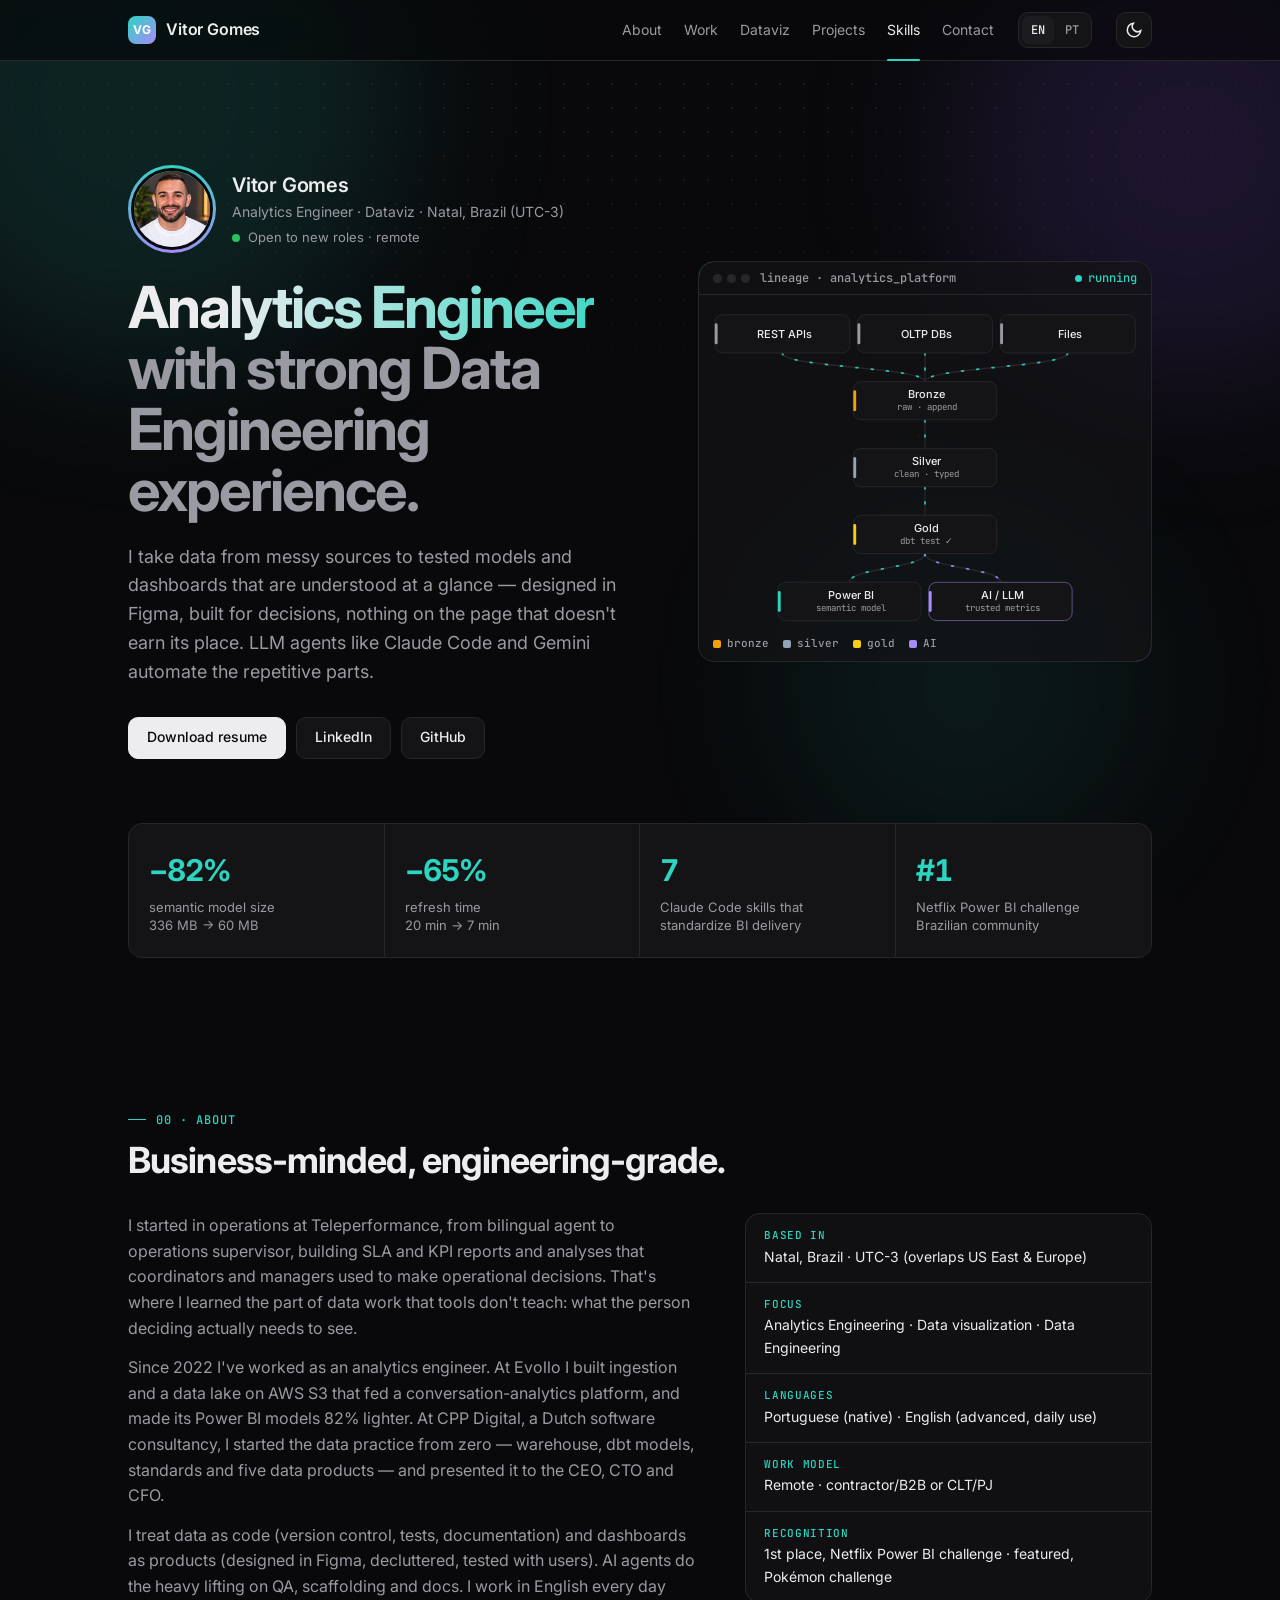
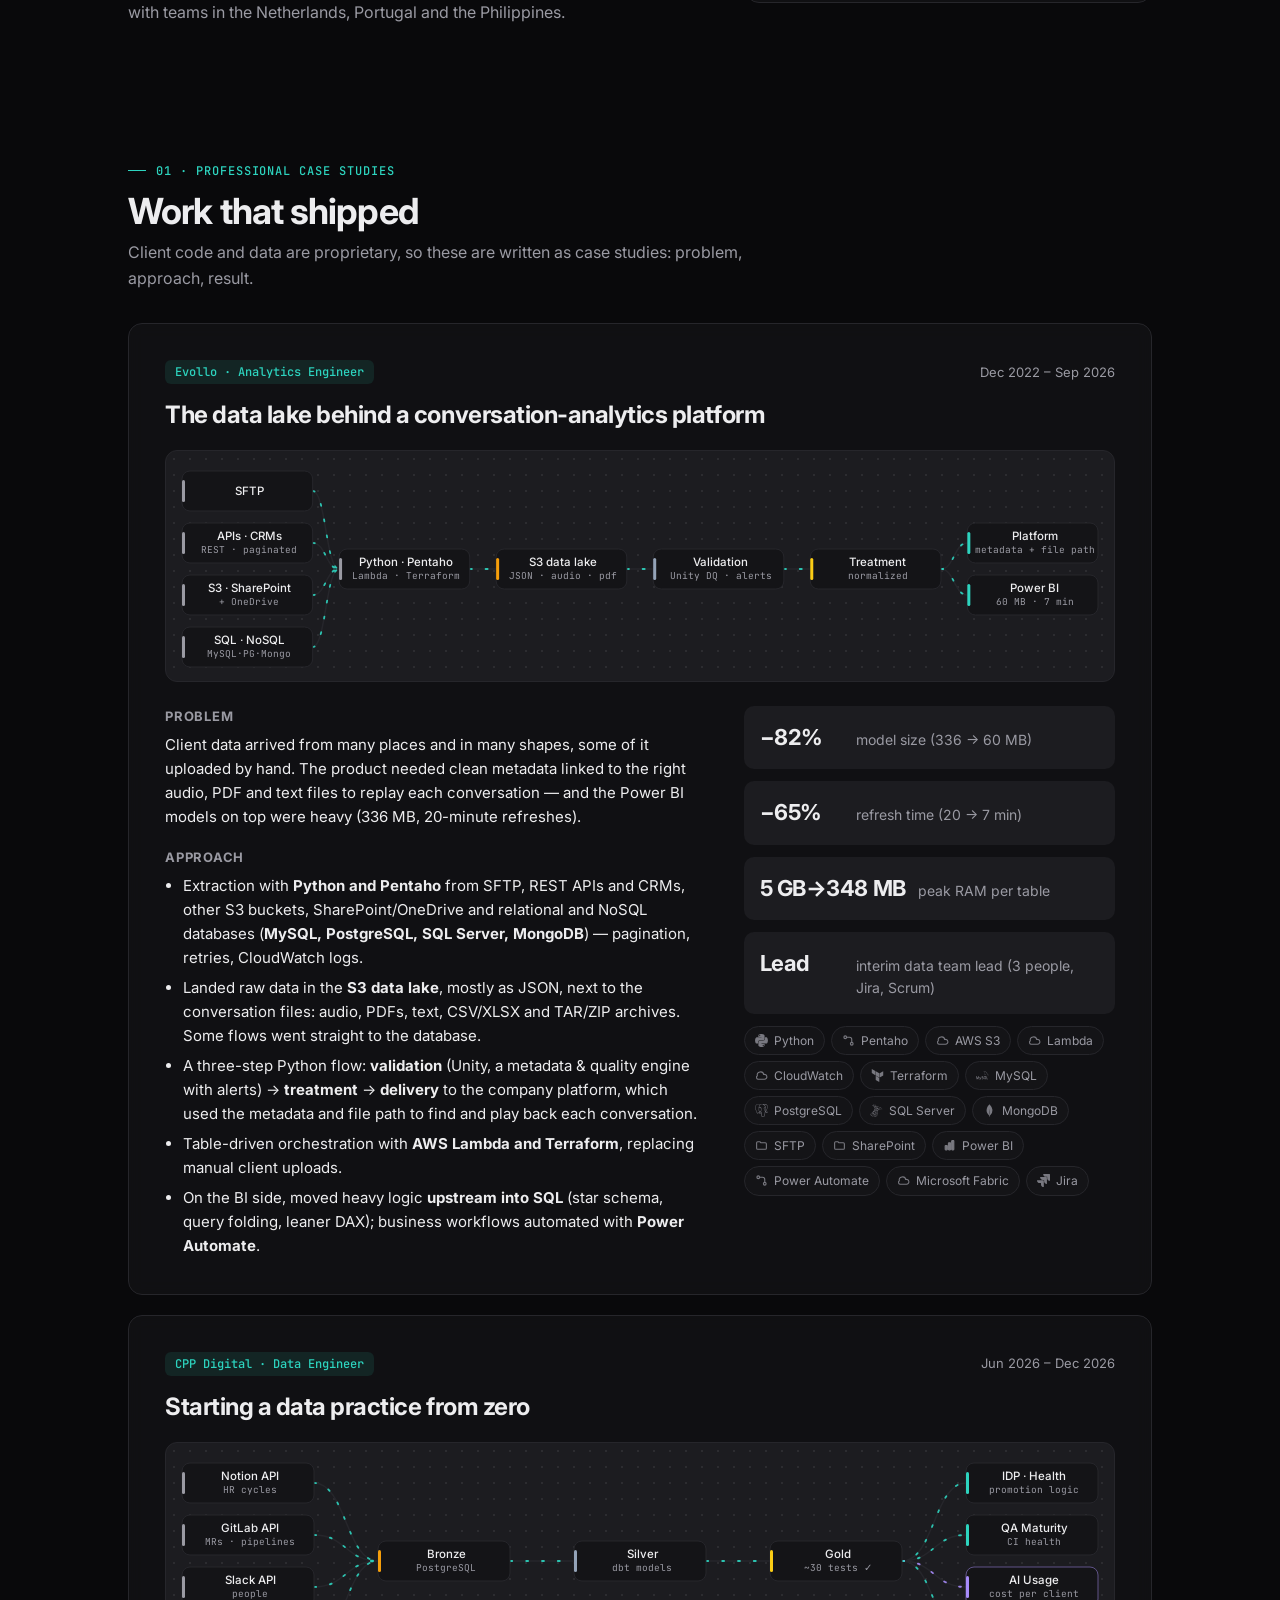
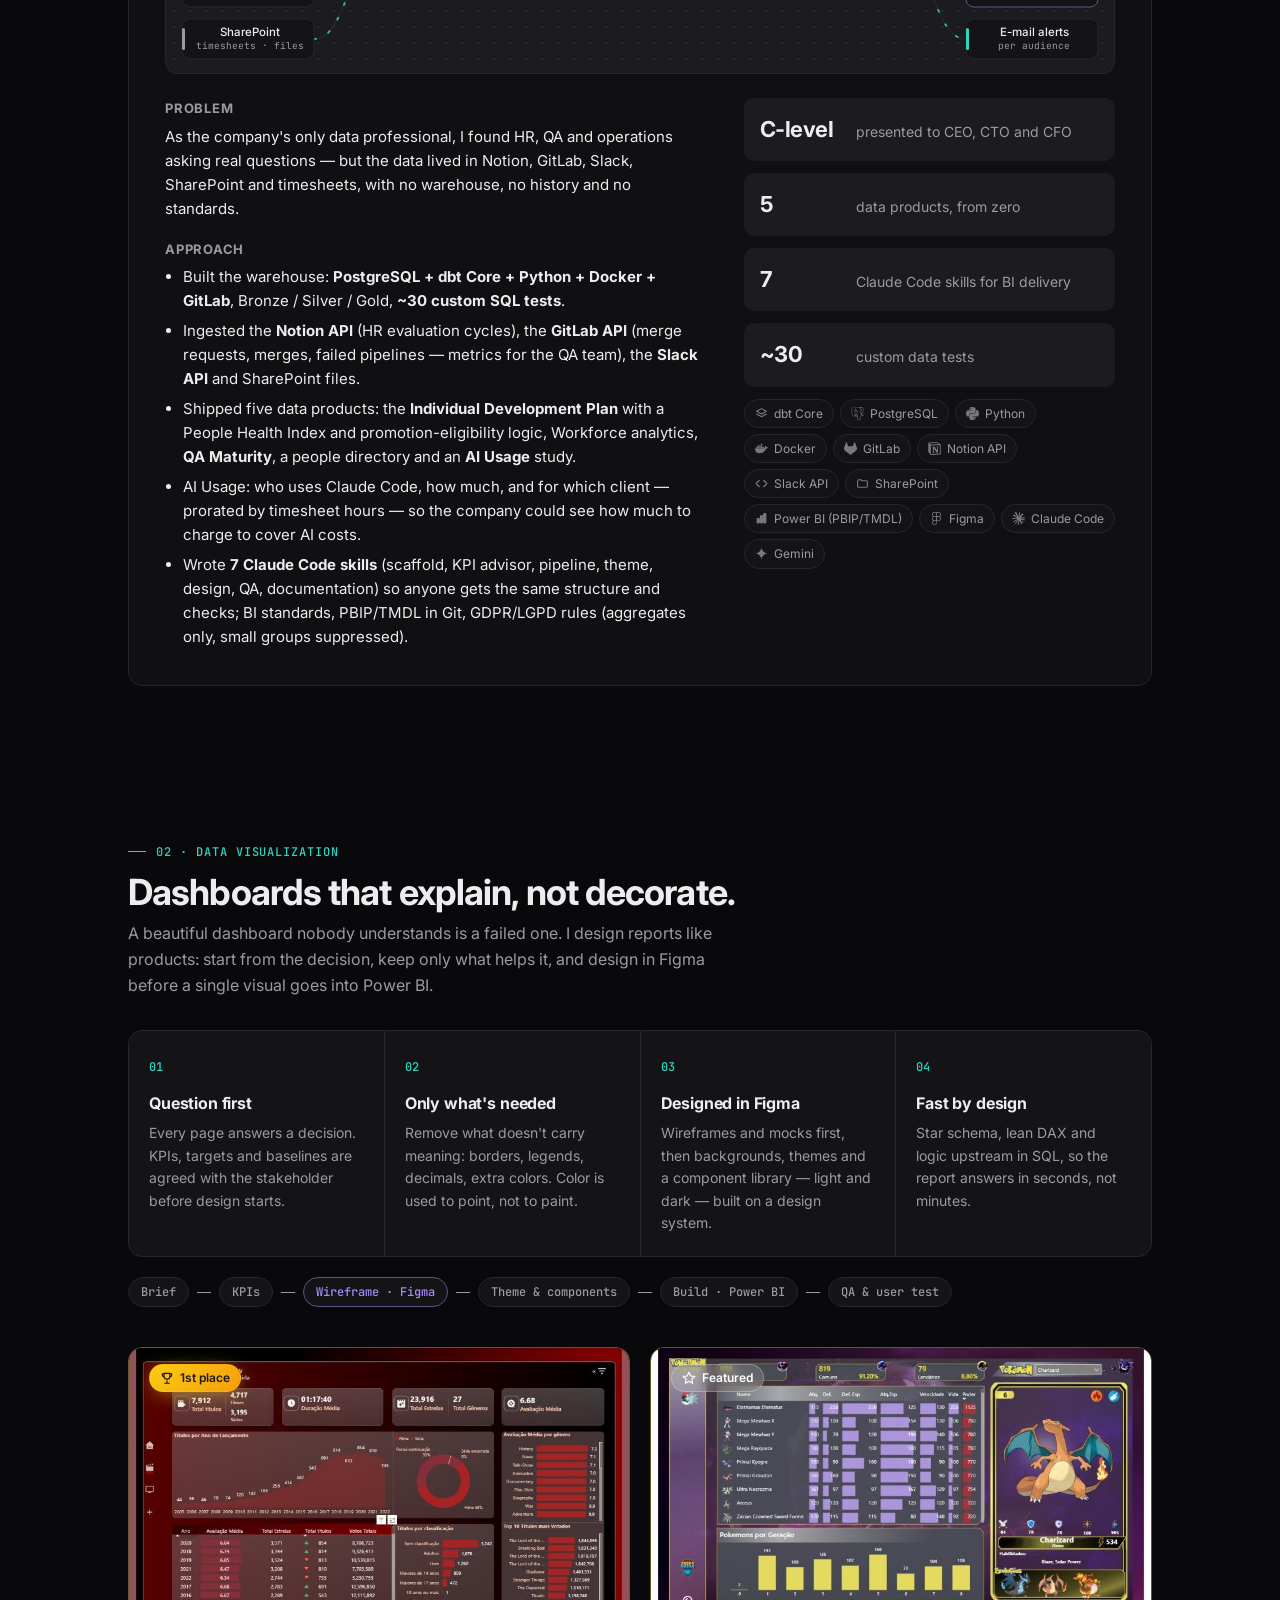
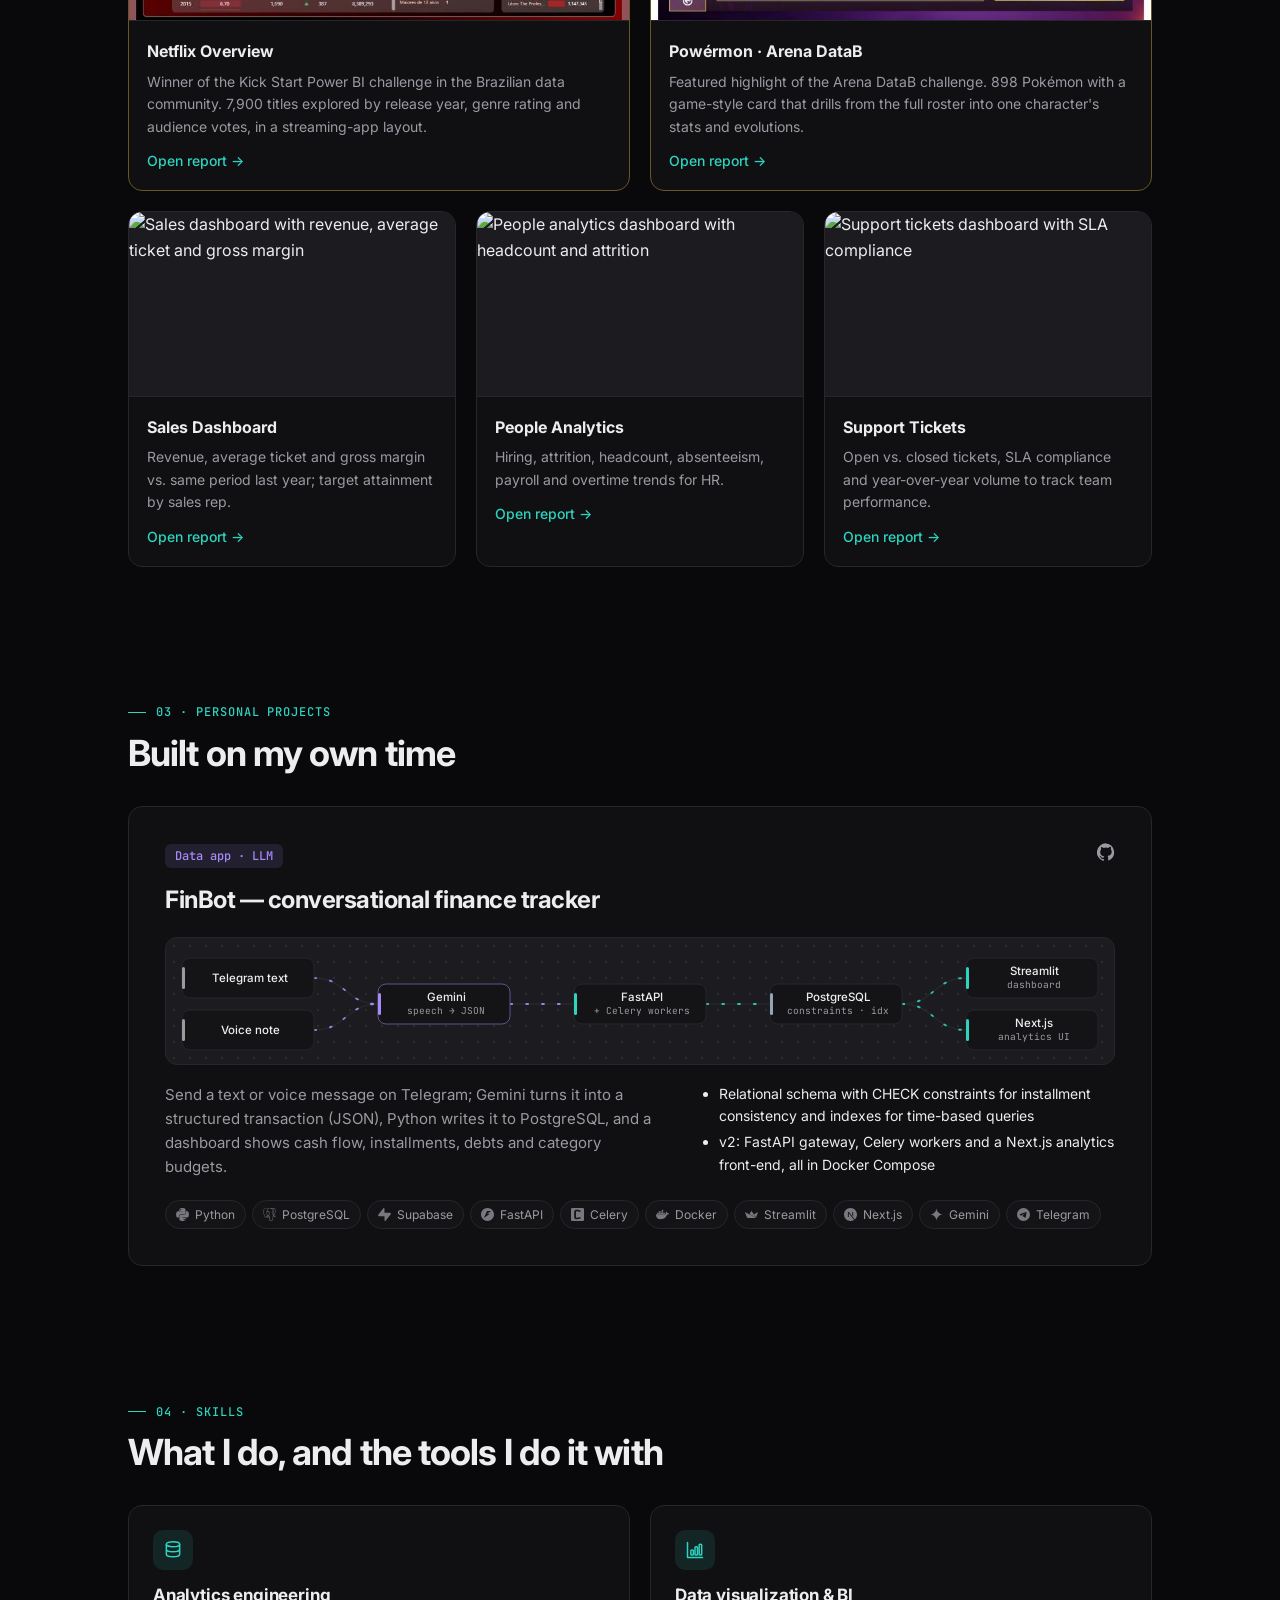
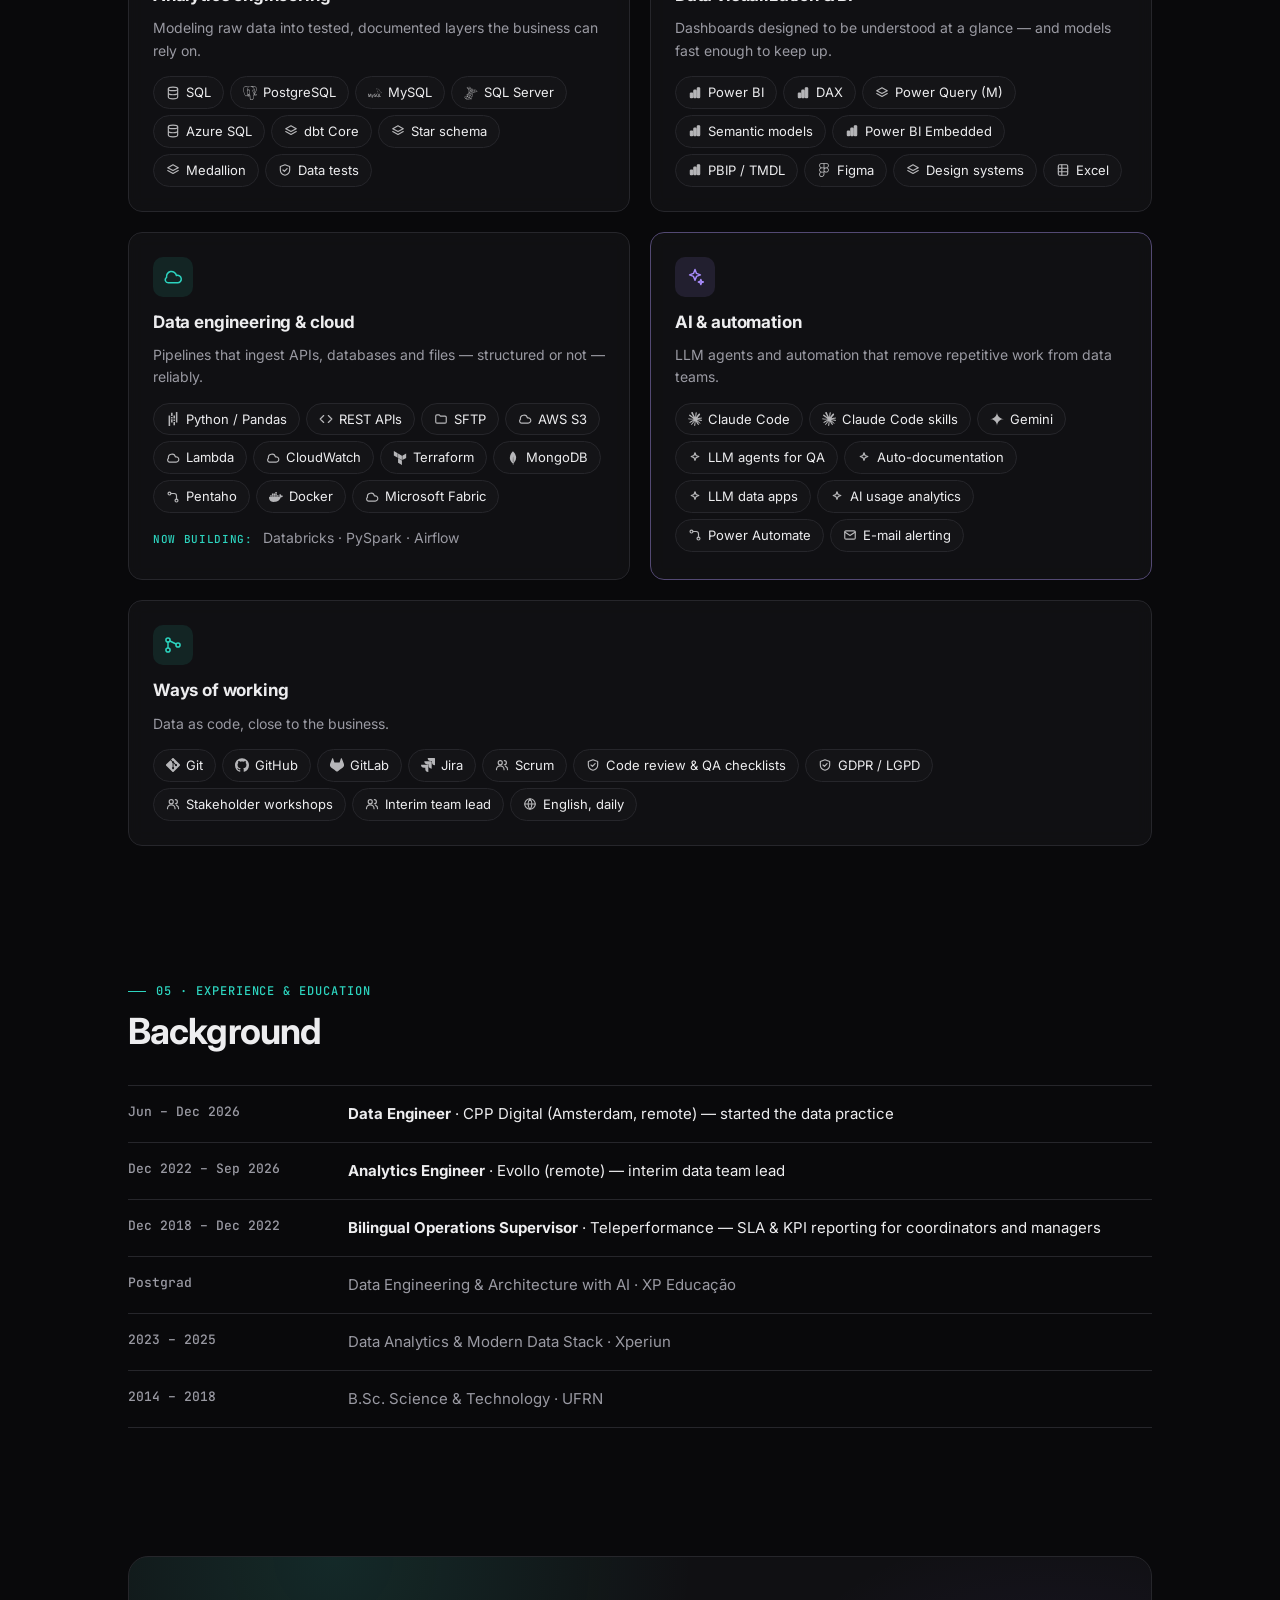
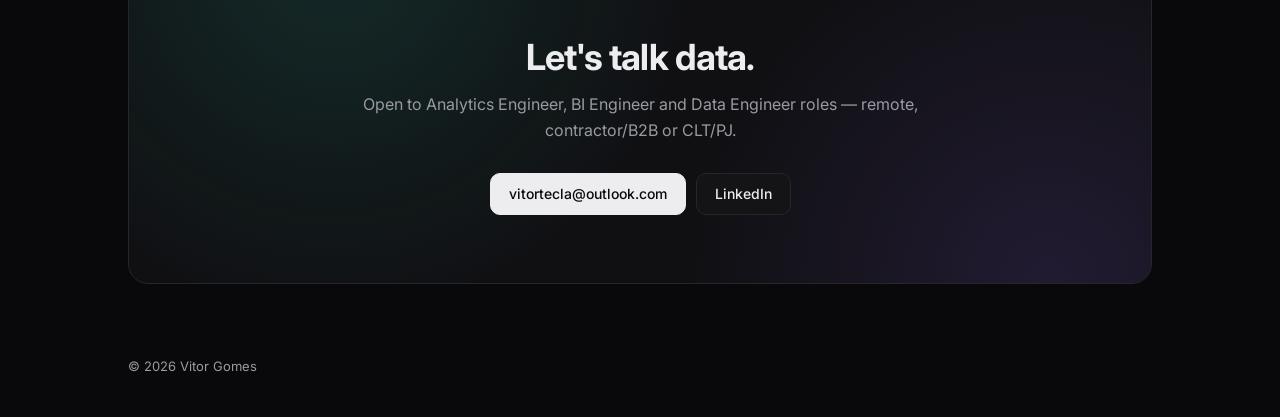
==== index.html @ 8e839772 "Portfolio site: EN + PT-BR Co-Authored-By: Claude Opus 5.5 <noreply@anthropic.com>" ====
<!doctype html>
<html lang="en" data-theme="dark">
<head>
  <meta charset="utf-8">
  <meta name="viewport" content="width=device-width, initial-scale=1">
  <title>Vitor Gomes · Analytics Engineer</title>
  <meta name="description" content="Vitor Gomes — Analytics Engineer with strong Data Engineering experience and a data-visualization specialist. SQL, dbt, Python, Power BI, Figma and AI-assisted data workflows.">
  <meta property="og:title" content="Vitor Gomes · Analytics Engineer">
  <meta property="og:description" content="Analytics Engineer with strong Data Engineering experience. Case studies, data visualization and AI-assisted workflows.">
  <meta property="og:type" content="website">
  <meta property="og:image" content="assets/vitor-gomes.jpg">
  <meta name="theme-color" content="#09090b">
  <link rel="alternate" hreflang="en" href="./">
  <link rel="alternate" hreflang="pt-BR" href="pt/">
  <link rel="icon" href="data:image/svg+xml,<svg xmlns='http://www.w3.org/2000/svg' viewBox='0 0 32 32'><rect width='32' height='32' rx='8' fill='%230f766e'/><text x='16' y='22' font-family='Arial' font-weight='700' font-size='15' fill='white' text-anchor='middle'>VG</text></svg>">
  <link rel="preconnect" href="https://fonts.googleapis.com">
  <link rel="preconnect" href="https://fonts.gstatic.com" crossorigin>
  <link href="https://fonts.googleapis.com/css2?family=Inter:wght@400;500;600;700&family=JetBrains+Mono:wght@400;500&display=swap" rel="stylesheet">
  <link rel="stylesheet" href="styles.css">
  <script>
    document.documentElement.classList.add('js');
    try { const t = localStorage.getItem('theme'); if (t) document.documentElement.dataset.theme = t; } catch (e) {}
  </script>
</head>
<body>
  <div class="bg" aria-hidden="true">
    <div class="bg-grid"></div>
    <div class="glow g1"></div>
    <div class="glow g2"></div>
    <div class="glow g3"></div>
  </div>

  <header class="nav">
    <div class="container nav-inner">
      <a href="#top" class="brand"><span class="brand-mark">VG</span> Vitor Gomes</a>
      <nav class="nav-links" aria-label="Main">
        <a href="#about">About</a>
        <a href="#work">Work</a>
        <a href="#dataviz">Dataviz</a>
        <a href="#projects">Projects</a>
        <a href="#skills">Skills</a>
        <a href="#contact">Contact</a>
      </nav>
      <div class="lang" aria-label="Language"><a class="on" aria-current="page">EN</a><a href="pt/" hreflang="pt-BR" lang="pt-BR">PT</a></div>
      <button class="theme-toggle" id="themeToggle" aria-label="Toggle light/dark mode">
        <svg class="i-sun" viewBox="0 0 24 24" width="18" height="18" fill="none" stroke="currentColor" stroke-width="2" stroke-linecap="round"><circle cx="12" cy="12" r="4"/><path d="M12 2v2M12 20v2M4.9 4.9l1.4 1.4M17.7 17.7l1.4 1.4M2 12h2M20 12h2M4.9 19.1l1.4-1.4M17.7 6.3l1.4-1.4"/></svg>
        <svg class="i-moon" viewBox="0 0 24 24" width="18" height="18" fill="none" stroke="currentColor" stroke-width="2" stroke-linecap="round"><path d="M21 12.8A9 9 0 1 1 11.2 3a7 7 0 0 0 9.8 9.8z"/></svg>
      </button>
    </div>
  </header>

  <main id="top">
    <!-- HERO -->
    <section class="hero container">
      <div class="hero-text">
        <div class="profile reveal">
          <span class="avatar"><img src="assets/vitor-gomes.jpg" alt="Portrait of Vitor Gomes" width="88" height="88"></span>
          <div>
            <p class="profile-name">Vitor Gomes</p>
            <p class="profile-role">Analytics Engineer · Dataviz · Natal, Brazil (UTC-3)</p>
            <p class="profile-status"><span class="dot"></span> Open to new roles · remote</p>
          </div>
        </div>
        <h1 class="reveal"><span class="grad">Analytics Engineer</span><br><span class="muted">with strong Data Engineering experience.</span></h1>
        <p class="lead reveal">I take data from messy sources to tested models and dashboards that are understood at a glance — designed in Figma, built for decisions, nothing on the page that doesn't earn its place. LLM agents like Claude Code and Gemini automate the repetitive parts.</p>
        <div class="cta reveal">
          <a class="btn btn-primary" href="assets/VitorGomes_Analytics_Engineer_v2.pdf" target="_blank" rel="noopener">Download resume</a>
          <a class="btn" href="https://www.linkedin.com/in/vitorgomesbusiness" target="_blank" rel="noopener">LinkedIn</a>
          <a class="btn" href="https://github.com/Gomes-data-engineer" target="_blank" rel="noopener">GitHub</a>
        </div>
      </div>

      <div class="hero-panel reveal" aria-label="Data lineage illustration: sources to bronze, silver and gold layers, serving BI and AI">
        <div class="panel-head">
          <span class="lights"><i></i><i></i><i></i></span>
          <span class="panel-title">lineage · analytics_platform</span>
          <span class="live"><span class="pulse"></span>running</span>
        </div>
        <div class="lineage" data-lineage="hero"></div>
        <div class="panel-foot">
          <span><b class="k-b"></b>bronze</span><span><b class="k-s"></b>silver</span><span><b class="k-g"></b>gold</span><span><b class="k-ai"></b>AI</span>
        </div>
      </div>

      <dl class="stats reveal">
        <div><dt data-count="-82" data-suffix="%">−82%</dt><dd>semantic model size<br>336 MB → 60 MB</dd></div>
        <div><dt data-count="-65" data-suffix="%">−65%</dt><dd>refresh time<br>20 min → 7 min</dd></div>
        <div><dt data-count="7">7</dt><dd>Claude Code skills that<br>standardize BI delivery</dd></div>
        <div><dt>#1</dt><dd>Netflix Power BI challenge<br>Brazilian community</dd></div>
      </dl>
    </section>

    <!-- ABOUT -->
    <section id="about" class="section container">
      <div class="section-head reveal">
        <p class="kicker">00 · About</p>
        <h2>Business-minded, engineering-grade.</h2>
      </div>
      <div class="about">
        <div class="about-text reveal">
          <p>I started in operations at Teleperformance, from bilingual agent to operations supervisor, building SLA and KPI reports and analyses that coordinators and managers used to make operational decisions. That's where I learned the part of data work that tools don't teach: what the person deciding actually needs to see.</p>
          <p>Since 2022 I've worked as an analytics engineer. At Evollo I built ingestion and a data lake on AWS S3 that fed a conversation-analytics platform, and made its Power BI models 82% lighter. At CPP Digital, a Dutch software consultancy, I started the data practice from zero — warehouse, dbt models, standards and five data products — and presented it to the CEO, CTO and CFO.</p>
          <p>I treat data as code (version control, tests, documentation) and dashboards as products (designed in Figma, decluttered, tested with users). AI agents do the heavy lifting on QA, scaffolding and docs. I work in English every day with teams in the Netherlands, Portugal and the Philippines.</p>
        </div>
        <dl class="facts reveal">
          <div><dt>Based in</dt><dd>Natal, Brazil · UTC-3 (overlaps US East &amp; Europe)</dd></div>
          <div><dt>Focus</dt><dd>Analytics Engineering · Data visualization · Data Engineering</dd></div>
          <div><dt>Languages</dt><dd>Portuguese (native) · English (advanced, daily use)</dd></div>
          <div><dt>Work model</dt><dd>Remote · contractor/B2B or CLT/PJ</dd></div>
          <div><dt>Recognition</dt><dd>1st place, Netflix Power BI challenge · featured, Pokémon challenge</dd></div>
        </dl>
      </div>
    </section>

    <!-- PROFESSIONAL CASE STUDIES -->
    <section id="work" class="section container">
      <div class="section-head reveal">
        <p class="kicker">01 · Professional case studies</p>
        <h2>Work that shipped</h2>
        <p class="section-sub">Client code and data are proprietary, so these are written as case studies: problem, approach, result.</p>
      </div>

      <article class="case spot reveal">
        <div class="case-meta">
          <span class="tag">Evollo · Analytics Engineer</span>
          <span class="date">Dec 2022 – Sep 2026</span>
        </div>
        <h3>The data lake behind a conversation-analytics platform</h3>
        <div class="lineage-box"><div class="lineage" data-lineage="evollo"></div></div>
        <div class="case-grid">
          <div>
            <h4>Problem</h4>
            <p>Client data arrived from many places and in many shapes, some of it uploaded by hand. The product needed clean metadata linked to the right audio, PDF and text files to replay each conversation — and the Power BI models on top were heavy (336 MB, 20-minute refreshes).</p>
            <h4>Approach</h4>
            <ul>
              <li>Extraction with <strong>Python and Pentaho</strong> from SFTP, REST APIs and CRMs, other S3 buckets, SharePoint/OneDrive and relational and NoSQL databases (<strong>MySQL, PostgreSQL, SQL Server, MongoDB</strong>) — pagination, retries, CloudWatch logs.</li>
              <li>Landed raw data in the <strong>S3 data lake</strong>, mostly as JSON, next to the conversation files: audio, PDFs, text, CSV/XLSX and TAR/ZIP archives. Some flows went straight to the database.</li>
              <li>A three-step Python flow: <strong>validation</strong> (Unity, a metadata &amp; quality engine with alerts) → <strong>treatment</strong> → <strong>delivery</strong> to the company platform, which used the metadata and file path to find and play back each conversation.</li>
              <li>Table-driven orchestration with <strong>AWS Lambda and Terraform</strong>, replacing manual client uploads.</li>
              <li>On the BI side, moved heavy logic <strong>upstream into SQL</strong> (star schema, query folding, leaner DAX); business workflows automated with <strong>Power Automate</strong>.</li>
            </ul>
          </div>
          <div class="case-side">
            <div class="result"><span class="result-num">−82%</span><span>model size (336 → 60 MB)</span></div>
            <div class="result"><span class="result-num">−65%</span><span>refresh time (20 → 7 min)</span></div>
            <div class="result"><span class="result-num">5 GB→348 MB</span><span>peak RAM per table</span></div>
            <div class="result"><span class="result-num">Lead</span><span>interim data team lead (3 people, Jira, Scrum)</span></div>
            <ul class="chips">
              <li>Python</li><li>Pentaho</li><li>AWS S3</li><li>Lambda</li><li>CloudWatch</li><li>Terraform</li><li>MySQL</li><li>PostgreSQL</li><li>SQL Server</li><li>MongoDB</li><li>SFTP</li><li>SharePoint</li><li>Power BI</li><li>Power Automate</li><li>Microsoft Fabric</li><li>Jira</li>
            </ul>
          </div>
        </div>
      </article>

      <article class="case spot reveal">
        <div class="case-meta">
          <span class="tag">CPP Digital · Data Engineer</span>
          <span class="date">Jun 2026 – Dec 2026</span>
        </div>
        <h3>Starting a data practice from zero</h3>
        <div class="lineage-box"><div class="lineage" data-lineage="cpp"></div></div>
        <div class="case-grid">
          <div>
            <h4>Problem</h4>
            <p>As the company's only data professional, I found HR, QA and operations asking real questions — but the data lived in Notion, GitLab, Slack, SharePoint and timesheets, with no warehouse, no history and no standards.</p>
            <h4>Approach</h4>
            <ul>
              <li>Built the warehouse: <strong>PostgreSQL + dbt Core + Python + Docker + GitLab</strong>, Bronze / Silver / Gold, <strong>~30 custom SQL tests</strong>.</li>
              <li>Ingested the <strong>Notion API</strong> (HR evaluation cycles), the <strong>GitLab API</strong> (merge requests, merges, failed pipelines — metrics for the QA team), the <strong>Slack API</strong> and SharePoint files.</li>
              <li>Shipped five data products: the <strong>Individual Development Plan</strong> with a People Health Index and promotion-eligibility logic, Workforce analytics, <strong>QA Maturity</strong>, a people directory and an <strong>AI Usage</strong> study.</li>
              <li>AI Usage: who uses Claude Code, how much, and for which client — prorated by timesheet hours — so the company could see how much to charge to cover AI costs.</li>
              <li>Wrote <strong>7 Claude Code skills</strong> (scaffold, KPI advisor, pipeline, theme, design, QA, documentation) so anyone gets the same structure and checks; BI standards, PBIP/TMDL in Git, GDPR/LGPD rules (aggregates only, small groups suppressed).</li>
            </ul>
          </div>
          <div class="case-side">
            <div class="result"><span class="result-num">C-level</span><span>presented to CEO, CTO and CFO</span></div>
            <div class="result"><span class="result-num">5</span><span>data products, from zero</span></div>
            <div class="result"><span class="result-num">7</span><span>Claude Code skills for BI delivery</span></div>
            <div class="result"><span class="result-num">~30</span><span>custom data tests</span></div>
            <ul class="chips">
              <li>dbt Core</li><li>PostgreSQL</li><li>Python</li><li>Docker</li><li>GitLab</li><li>Notion API</li><li>Slack API</li><li>SharePoint</li><li>Power BI (PBIP/TMDL)</li><li>Figma</li><li>Claude Code</li><li>Gemini</li>
            </ul>
          </div>
        </div>
      </article>
    </section>

    <!-- DATA VISUALIZATION -->
    <section id="dataviz" class="section container">
      <div class="section-head reveal">
        <p class="kicker">02 · Data visualization</p>
        <h2>Dashboards that explain, not decorate.</h2>
        <p class="section-sub">A beautiful dashboard nobody understands is a failed one. I design reports like products: start from the decision, keep only what helps it, and design in Figma before a single visual goes into Power BI.</p>
      </div>

      <div class="principles">
        <div class="principle reveal"><span class="p-num">01</span><h3>Question first</h3><p>Every page answers a decision. KPIs, targets and baselines are agreed with the stakeholder before design starts.</p></div>
        <div class="principle reveal"><span class="p-num">02</span><h3>Only what's needed</h3><p>Remove what doesn't carry meaning: borders, legends, decimals, extra colors. Color is used to point, not to paint.</p></div>
        <div class="principle reveal"><span class="p-num">03</span><h3>Designed in Figma</h3><p>Wireframes and mocks first, then backgrounds, themes and a component library — light and dark — built on a design system.</p></div>
        <div class="principle reveal"><span class="p-num">04</span><h3>Fast by design</h3><p>Star schema, lean DAX and logic upstream in SQL, so the report answers in seconds, not minutes.</p></div>
      </div>

      <ol class="process reveal" aria-label="Design process">
        <li><span>Brief</span></li><li><span>KPIs</span></li><li><span>Wireframe · Figma</span></li><li><span>Theme &amp; components</span></li><li><span>Build · Power BI</span></li><li><span>QA &amp; user test</span></li>
      </ol>

      <div class="awards">
        <button class="shot award spot reveal" data-report="https://app.powerbi.com/view?r=eyJrIjoiMDc5MmMzZTItYzlmMS00MmM2LTkwNWItMjZkYTMxMGI1YmRiIiwidCI6IjI3YmEwMzVlLWIyMjEtNDY5Ny1hNGI1LTQ3MzU4N2JkOWQzMiJ9&pageName=ReportSection" data-title="Netflix Overview">
          <span class="shot-img">
            <img src="assets/netflix.jpg" alt="Netflix overview dashboard: titles by release year, ratings by genre and top voted titles" loading="lazy">
            <span class="badge-award gold-badge">
              <svg viewBox="0 0 24 24" width="14" height="14" fill="none" stroke="currentColor" stroke-width="2" stroke-linecap="round" stroke-linejoin="round"><path d="M8 21h8M12 17v4M7 4h10v5a5 5 0 0 1-10 0V4zM17 5h3v2a3 3 0 0 1-3 3M7 5H4v2a3 3 0 0 0 3 3"/></svg>
              1st place
            </span>
          </span>
          <span class="shot-body">
            <strong>Netflix Overview</strong>
            <span>Winner of the Kick Start Power BI challenge in the Brazilian data community. 7,900 titles explored by release year, genre rating and audience votes, in a streaming-app layout.</span>
            <span class="open">Open report →</span>
          </span>
        </button>
        <button class="shot award spot reveal" data-report="https://app.powerbi.com/view?r=eyJrIjoiYzE4ZmJhYWMtZDk4Mi00MzBlLTgzZWMtYTJjYzU4ODM1OTI3IiwidCI6IjI3YmEwMzVlLWIyMjEtNDY5Ny1hNGI1LTQ3MzU4N2JkOWQzMiJ9&pageName=ReportSection30f516bbb79043109ad1" data-title="Powérmon · Arena DataB">
          <span class="shot-img">
            <img src="assets/pokemon.jpg" alt="Pokémon dashboard with stats table, count by generation and a character card" loading="lazy">
            <span class="badge-award">
              <svg viewBox="0 0 24 24" width="14" height="14" fill="none" stroke="currentColor" stroke-width="2" stroke-linecap="round" stroke-linejoin="round"><path d="M12 2l3 6.5 7 .8-5.2 4.8 1.5 7-6.3-3.6-6.3 3.6 1.5-7L2 9.3l7-.8z"/></svg>
              Featured
            </span>
          </span>
          <span class="shot-body">
            <strong>Powérmon · Arena DataB</strong>
            <span>Featured highlight of the Arena DataB challenge. 898 Pokémon with a game-style card that drills from the full roster into one character's stats and evolutions.</span>
            <span class="open">Open report →</span>
          </span>
        </button>
      </div>

      <div class="gallery">
        <button class="shot spot reveal" data-report="https://app.powerbi.com/view?r=eyJrIjoiZjU3MDc1MjgtM2YxZS00OWRmLWFhNmQtZDkwZTRlM2NhYzQ0IiwidCI6IjI3YmEwMzVlLWIyMjEtNDY5Ny1hNGI1LTQ3MzU4N2JkOWQzMiJ9&pageName=ReportSection" data-title="Sales Dashboard">
          <span class="shot-img"><img src="https://db.xperiun.com/storage/v1/object/public/portfolio/bubble/f1742167600778x26133342336862685-pag1.webp" alt="Sales dashboard with revenue, average ticket and gross margin" loading="lazy"></span>
          <span class="shot-body">
            <strong>Sales Dashboard</strong>
            <span>Revenue, average ticket and gross margin vs. same period last year; target attainment by sales rep.</span>
            <span class="open">Open report →</span>
          </span>
        </button>
        <button class="shot spot reveal" data-report="https://app.powerbi.com/view?r=eyJrIjoiYjk1ZWFkODUtN2QxMS00YWVlLWIyNjItMzkxNjg2YTE5Y2I5IiwidCI6IjI3YmEwMzVlLWIyMjEtNDY5Ny1hNGI1LTQ3MzU4N2JkOWQzMiJ9&pageName=ReportSection" data-title="People Analytics">
          <span class="shot-img"><img src="https://db.xperiun.com/storage/v1/object/public/portfolio/bubble/f1742167877831x24809626382164330-pag1.webp" alt="People analytics dashboard with headcount and attrition" loading="lazy"></span>
          <span class="shot-body">
            <strong>People Analytics</strong>
            <span>Hiring, attrition, headcount, absenteeism, payroll and overtime trends for HR.</span>
            <span class="open">Open report →</span>
          </span>
        </button>
        <button class="shot spot reveal" data-report="https://app.powerbi.com/view?r=eyJrIjoiN2Q0MTI0YTEtN2ZlMi00YWFjLWJjNWUtNGI4YjA3NGM1ZWRlIiwidCI6IjI3YmEwMzVlLWIyMjEtNDY5Ny1hNGI1LTQ3MzU4N2JkOWQzMiJ9" data-title="Support Tickets">
          <span class="shot-img"><img src="https://db.xperiun.com/storage/v1/object/public/portfolio/bubble/f1742168258469x90864378135395030-pag1.webp" alt="Support tickets dashboard with SLA compliance" loading="lazy"></span>
          <span class="shot-body">
            <strong>Support Tickets</strong>
            <span>Open vs. closed tickets, SLA compliance and year-over-year volume to track team performance.</span>
            <span class="open">Open report →</span>
          </span>
        </button>
      </div>
    </section>

    <!-- PERSONAL PROJECTS -->
    <section id="projects" class="section container">
      <div class="section-head reveal">
        <p class="kicker">03 · Personal projects</p>
        <h2>Built on my own time</h2>
      </div>

      <div class="cards">
        <article class="card spot reveal">
          <div class="card-top">
            <span class="tag tag-ai">Data app · LLM</span>
            <a class="card-link" href="https://github.com/Gomes-data-engineer/Finacial-Project" target="_blank" rel="noopener" aria-label="FinBot on GitHub">
              <svg viewBox="0 0 24 24" width="18" height="18" fill="currentColor"><path d="M12 .5a12 12 0 0 0-3.8 23.4c.6.1.8-.3.8-.6v-2.1c-3.3.7-4-1.6-4-1.6-.6-1.4-1.4-1.8-1.4-1.8-1.1-.7.1-.7.1-.7 1.2.1 1.8 1.2 1.8 1.2 1.1 1.8 2.8 1.3 3.5 1 .1-.8.4-1.3.8-1.6-2.7-.3-5.5-1.3-5.5-6 0-1.3.5-2.4 1.2-3.2-.1-.3-.5-1.5.1-3.2 0 0 1-.3 3.3 1.2a11.5 11.5 0 0 1 6 0C17.3 4.6 18.3 5 18.3 5c.7 1.7.3 2.9.1 3.2.8.8 1.2 1.9 1.2 3.2 0 4.6-2.8 5.6-5.5 5.9.4.4.8 1.1.8 2.2v3.3c0 .3.2.7.8.6A12 12 0 0 0 12 .5z"/></svg>
            </a>
          </div>
          <h3>FinBot — conversational finance tracker</h3>
          <div class="lineage-box"><div class="lineage" data-lineage="finbot"></div></div>
          <div class="card-grid">
            <p>Send a text or voice message on Telegram; Gemini turns it into a structured transaction (JSON), Python writes it to PostgreSQL, and a dashboard shows cash flow, installments, debts and category budgets.</p>
            <ul class="points">
              <li>Relational schema with CHECK constraints for installment consistency and indexes for time-based queries</li>
              <li>v2: FastAPI gateway, Celery workers and a Next.js analytics front-end, all in Docker Compose</li>
            </ul>
          </div>
          <ul class="chips">
            <li>Python</li><li>PostgreSQL</li><li>Supabase</li><li>FastAPI</li><li>Celery</li><li>Docker</li><li>Streamlit</li><li>Next.js</li><li>Gemini</li><li>Telegram</li>
          </ul>
        </article>

        <!-- Slot reserved for the dbt + Airflow + Databricks lakehouse project. Add when the repo is public. -->
      </div>
    </section>

    <!-- SKILLS: by what I do, not by level -->
    <section id="skills" class="section container">
      <div class="section-head reveal">
        <p class="kicker">04 · Skills</p>
        <h2>What I do, and the tools I do it with</h2>
      </div>
      <div class="domains">
        <div class="domain spot reveal">
          <span class="d-icon"><svg viewBox="0 0 24 24" fill="none" stroke="currentColor" stroke-width="1.8" stroke-linecap="round" stroke-linejoin="round"><ellipse cx="12" cy="5" rx="8" ry="3"/><path d="M4 5v6c0 1.7 3.6 3 8 3s8-1.3 8-3V5M4 11v6c0 1.7 3.6 3 8 3s8-1.3 8-3v-6"/></svg></span>
          <h3>Analytics engineering</h3>
          <p>Modeling raw data into tested, documented layers the business can rely on.</p>
          <ul class="chips"><li>SQL</li><li>PostgreSQL</li><li>MySQL</li><li>SQL Server</li><li>Azure SQL</li><li>dbt Core</li><li>Star schema</li><li>Medallion</li><li>Data tests</li></ul>
        </div>
        <div class="domain spot reveal">
          <span class="d-icon"><svg viewBox="0 0 24 24" fill="none" stroke="currentColor" stroke-width="1.8" stroke-linecap="round" stroke-linejoin="round"><path d="M3 3v18h18"/><rect x="7" y="12" width="3" height="6" rx="1"/><rect x="12" y="8" width="3" height="10" rx="1"/><rect x="17" y="5" width="3" height="13" rx="1"/></svg></span>
          <h3>Data visualization &amp; BI</h3>
          <p>Dashboards designed to be understood at a glance — and models fast enough to keep up.</p>
          <ul class="chips"><li>Power BI</li><li>DAX</li><li>Power Query (M)</li><li>Semantic models</li><li>Power BI Embedded</li><li>PBIP / TMDL</li><li>Figma</li><li>Design systems</li><li>Excel</li></ul>
        </div>
        <div class="domain spot reveal">
          <span class="d-icon"><svg viewBox="0 0 24 24" fill="none" stroke="currentColor" stroke-width="1.8" stroke-linecap="round" stroke-linejoin="round"><path d="M17.5 19a4.5 4.5 0 1 0-1.4-8.8A6 6 0 0 0 4.3 12.6 3.5 3.5 0 0 0 6.5 19h11z"/></svg></span>
          <h3>Data engineering &amp; cloud</h3>
          <p>Pipelines that ingest APIs, databases and files — structured or not — reliably.</p>
          <ul class="chips"><li>Python / Pandas</li><li>REST APIs</li><li>SFTP</li><li>AWS S3</li><li>Lambda</li><li>CloudWatch</li><li>Terraform</li><li>MongoDB</li><li>Pentaho</li><li>Docker</li><li>Microsoft Fabric</li></ul>
          <p class="next"><span>Now building:</span> Databricks · PySpark · Airflow</p>
        </div>
        <div class="domain domain-ai spot reveal">
          <span class="d-icon"><svg viewBox="0 0 24 24" fill="none" stroke="currentColor" stroke-width="1.8" stroke-linecap="round" stroke-linejoin="round"><path d="M12 3l1.8 4.7L18.5 9.5l-4.7 1.8L12 16l-1.8-4.7L5.5 9.5l4.7-1.8z"/><path d="M19 15l.8 2.2L22 18l-2.2.8L19 21l-.8-2.2L16 18l2.2-.8z"/></svg></span>
          <h3>AI &amp; automation</h3>
          <p>LLM agents and automation that remove repetitive work from data teams.</p>
          <ul class="chips"><li>Claude Code</li><li>Claude Code skills</li><li>Gemini</li><li>LLM agents for QA</li><li>Auto-documentation</li><li>LLM data apps</li><li>AI usage analytics</li><li>Power Automate</li><li>E-mail alerting</li></ul>
        </div>
        <div class="domain domain-wide spot reveal">
          <span class="d-icon"><svg viewBox="0 0 24 24" fill="none" stroke="currentColor" stroke-width="1.8" stroke-linecap="round" stroke-linejoin="round"><circle cx="6" cy="6" r="2.5"/><circle cx="6" cy="18" r="2.5"/><circle cx="18" cy="12" r="2.5"/><path d="M6 8.5v7M8.3 7.2l7.4 3.6"/></svg></span>
          <h3>Ways of working</h3>
          <p>Data as code, close to the business.</p>
          <ul class="chips"><li>Git</li><li>GitHub</li><li>GitLab</li><li>Jira</li><li>Scrum</li><li>Code review &amp; QA checklists</li><li>GDPR / LGPD</li><li>Stakeholder workshops</li><li>Interim team lead</li><li>English, daily</li></ul>
        </div>
      </div>
    </section>

    <!-- EXPERIENCE -->
    <section class="section container">
      <div class="section-head reveal">
        <p class="kicker">05 · Experience &amp; education</p>
        <h2>Background</h2>
      </div>
      <div class="timeline reveal">
        <div class="tl-item"><span class="tl-date">Jun – Dec 2026</span><div><strong>Data Engineer</strong> · CPP Digital (Amsterdam, remote) — started the data practice</div></div>
        <div class="tl-item"><span class="tl-date">Dec 2022 – Sep 2026</span><div><strong>Analytics Engineer</strong> · Evollo (remote) — interim data team lead</div></div>
        <div class="tl-item"><span class="tl-date">Dec 2018 – Dec 2022</span><div><strong>Bilingual Operations Supervisor</strong> · Teleperformance — SLA &amp; KPI reporting for coordinators and managers</div></div>
        <div class="tl-item edu"><span class="tl-date">Postgrad</span><div>Data Engineering &amp; Architecture with AI · XP Educação</div></div>
        <div class="tl-item edu"><span class="tl-date">2023 – 2025</span><div>Data Analytics &amp; Modern Data Stack · Xperiun</div></div>
        <div class="tl-item edu"><span class="tl-date">2014 – 2018</span><div>B.Sc. Science &amp; Technology · UFRN</div></div>
      </div>
    </section>

    <!-- CONTACT -->
    <section id="contact" class="section container">
      <div class="contact reveal">
        <h2>Let's talk data.</h2>
        <p>Open to Analytics Engineer, BI Engineer and Data Engineer roles — remote, contractor/B2B or CLT/PJ.</p>
        <div class="cta">
          <a class="btn btn-primary" href="mailto:vitortecla@outlook.com">vitortecla@outlook.com</a>
          <a class="btn" href="https://www.linkedin.com/in/vitorgomesbusiness" target="_blank" rel="noopener">LinkedIn</a>
        </div>
      </div>
    </section>
  </main>

  <footer class="footer container">
    <span>© 2026 Vitor Gomes</span>
  </footer>

  <dialog id="reportDialog" class="report-dialog">
    <div class="dialog-head">
      <strong id="reportTitle">Report</strong>
      <div>
        <a id="reportNewTab" href="#" target="_blank" rel="noopener" class="btn btn-sm">New tab ↗</a>
        <button class="btn btn-sm" id="reportClose" aria-label="Close">✕</button>
      </div>
    </div>
    <iframe id="reportFrame" title="Power BI report" allowfullscreen></iframe>
  </dialog>

  <script src="script.js"></script>
</body>
</html>
---- styles.css ----
:root {
  --bg: #fafaf9;
  --surface: rgba(255,255,255,.82);
  --surface-solid: #ffffff;
  --surface-2: #f4f4f2;
  --text: #18181b;
  --muted: #6b6b73;
  --border: #e7e5e4;
  --accent: #0f766e;
  --accent-2: #6d28d9;
  --accent-soft: #e6f4f1;
  --ai-soft: #f1ebfd;
  --bronze: #b45309;
  --silver: #64748b;
  --gold: #a16207;
  --grid: rgba(24,24,27,.09);
  --glow-a: rgba(20,184,166,.22);
  --glow-b: rgba(139,92,246,.16);
  --shadow: 0 1px 2px rgba(0,0,0,.04), 0 8px 24px rgba(0,0,0,.04);
  --radius: 14px;
  color-scheme: light;
}
@media (prefers-color-scheme: dark) {
  :root:not([data-theme="light"]) {
    --bg: #09090b; --surface: rgba(20,20,23,.72); --surface-solid: #141417; --surface-2: #1c1c20;
    --text: #ededef; --muted: #9a9aa3; --border: #26262b; --accent: #2dd4bf; --accent-2: #a78bfa;
    --accent-soft: rgba(45,212,191,.1); --ai-soft: rgba(167,139,250,.12);
    --bronze: #f59e0b; --silver: #94a3b8; --gold: #facc15; --grid: rgba(255,255,255,.07);
    --glow-a: rgba(45,212,191,.13); --glow-b: rgba(139,92,246,.14); --shadow: none; color-scheme: dark;
  }
}
:root[data-theme="dark"] {
  --bg: #09090b; --surface: rgba(20,20,23,.72); --surface-solid: #141417; --surface-2: #1c1c20;
  --text: #ededef; --muted: #9a9aa3; --border: #26262b; --accent: #2dd4bf; --accent-2: #a78bfa;
  --accent-soft: rgba(45,212,191,.1); --ai-soft: rgba(167,139,250,.12);
  --bronze: #f59e0b; --silver: #94a3b8; --gold: #facc15; --grid: rgba(255,255,255,.07);
  --glow-a: rgba(45,212,191,.13); --glow-b: rgba(139,92,246,.14); --shadow: none; color-scheme: dark;
}

* { box-sizing: border-box; margin: 0; padding: 0; }
html { scroll-behavior: smooth; scroll-padding-top: 72px; }
body {
  background: var(--bg); color: var(--text);
  font: 16px/1.6 Inter, system-ui, -apple-system, Segoe UI, sans-serif;
  -webkit-font-smoothing: antialiased; overflow-x: hidden;
}
a { color: inherit; text-decoration: none; }
img { max-width: 100%; display: block; }
.container { width: 100%; max-width: 1080px; margin: 0 auto; padding: 0 16px; position: relative; }
@media (min-width: 640px) { .container { padding: 0 28px; } }
.muted { color: var(--muted); }

/* BACKGROUND: dot grid + slow drifting glows */
.bg { position: fixed; inset: 0; z-index: -1; overflow: hidden; pointer-events: none; }
.bg-grid {
  position: absolute; inset: 0;
  background-image: radial-gradient(var(--grid) 1px, transparent 1.2px);
  background-size: 24px 24px;
  -webkit-mask-image: radial-gradient(ellipse 80% 60% at 50% 0%, #000 30%, transparent 80%);
          mask-image: radial-gradient(ellipse 80% 60% at 50% 0%, #000 30%, transparent 80%);
}
.glow { position: absolute; border-radius: 50%; filter: blur(80px); will-change: transform; }
.g1 { width: 520px; height: 520px; background: var(--glow-a); top: -160px; left: -120px; animation: drift 22s ease-in-out infinite alternate; }
.g2 { width: 460px; height: 460px; background: var(--glow-b); top: -80px; right: -140px; animation: drift 26s ease-in-out infinite alternate-reverse; }
.g3 { width: 380px; height: 380px; background: var(--glow-a); top: 55%; right: 10%; opacity: .6; animation: drift 30s ease-in-out infinite alternate; }
@keyframes drift { from { transform: translate(0,0) scale(1); } to { transform: translate(60px,40px) scale(1.12); } }

/* NAV */
.nav {
  position: sticky; top: 0; z-index: 10;
  background: color-mix(in srgb, var(--bg) 72%, transparent);
  backdrop-filter: saturate(160%) blur(14px); -webkit-backdrop-filter: saturate(160%) blur(14px);
  border-bottom: 1px solid var(--border);
}
.nav-inner { display: flex; align-items: center; gap: 24px; height: 60px; }
.brand { display: flex; align-items: center; gap: 10px; font-weight: 600; letter-spacing: -.01em; }
.brand-mark {
  display: grid; place-items: center; width: 28px; height: 28px; border-radius: 8px;
  background: linear-gradient(135deg, var(--accent), var(--accent-2)); color: #fff; font-size: 12px; font-weight: 700;
}
.nav-links { display: none; gap: 22px; margin-left: auto; font-size: 14px; color: var(--muted); }
.nav-links a { position: relative; transition: color .15s; }
.nav-links a:hover { color: var(--text); }
.nav-links a.active { color: var(--text); }
.nav-links a.active::after { content: ""; position: absolute; left: 0; right: 0; bottom: -20px; height: 2px; background: var(--accent); border-radius: 2px; }
@media (min-width: 760px) { .nav-links { display: flex; } }
.lang {
  margin-left: auto; display: flex; padding: 3px; gap: 2px; border-radius: 10px;
  border: 1px solid var(--border); background: var(--surface-solid);
  font: 500 12px/1 "JetBrains Mono", monospace;
}
.lang a { padding: 8px 9px; border-radius: 7px; color: var(--muted); transition: color .15s, background .15s; }
.lang a:hover { color: var(--text); }
.lang a.on { background: var(--surface-2); color: var(--text); }
@media (min-width: 760px) { .lang { margin-left: 0; } }
.theme-toggle {
  margin-left: 0; width: 36px; height: 36px; border-radius: 10px; display: grid; place-items: center;
  border: 1px solid var(--border); background: var(--surface-solid); color: var(--text); cursor: pointer;
}
.theme-toggle .i-moon { display: none; }
:root[data-theme="dark"] .theme-toggle .i-sun { display: none; }
:root[data-theme="dark"] .theme-toggle .i-moon { display: block; }

/* HERO */
.hero { display: grid; gap: 40px; padding-top: 72px; padding-bottom: 40px; }
@media (min-width: 960px) {
  .hero { grid-template-columns: 1.15fr 1fr; align-items: center; gap: 48px; padding-top: 104px; }
  .hero .stats { grid-column: 1 / -1; }
}
.eyebrow {
  display: inline-flex; align-items: center; gap: 8px; font-size: 13px; color: var(--muted);
  border: 1px solid var(--border); background: var(--surface); padding: 6px 12px; border-radius: 999px;
}
.dot { width: 8px; height: 8px; border-radius: 50%; background: #22c55e; animation: ping 2.4s ease-out infinite; }
@keyframes ping { 0% { box-shadow: 0 0 0 0 rgba(34,197,94,.55); } 80%,100% { box-shadow: 0 0 0 8px rgba(34,197,94,0); } }
h1 { margin-top: 24px; font-size: clamp(36px, 5.6vw, 58px); line-height: 1.05; letter-spacing: -.035em; font-weight: 700; }
.grad {
  background: linear-gradient(100deg, var(--text) 10%, var(--accent) 55%, var(--accent-2) 95%);
  background-size: 200% 100%; -webkit-background-clip: text; background-clip: text; color: transparent;
  animation: sheen 9s ease-in-out infinite alternate;
}
@keyframes sheen { from { background-position: 0% 0; } to { background-position: 100% 0; } }
.lead { margin-top: 22px; max-width: 600px; font-size: clamp(16px, 1.8vw, 18px); color: var(--muted); }
.cta { display: flex; flex-wrap: wrap; gap: 10px; margin-top: 30px; }
.btn {
  display: inline-flex; align-items: center; gap: 8px; height: 42px; padding: 0 18px; border-radius: 10px;
  border: 1px solid var(--border); background: var(--surface-solid); font-size: 14px; font-weight: 500;
  color: var(--text); cursor: pointer; transition: border-color .15s, transform .15s, box-shadow .15s;
}
.btn:hover { border-color: var(--muted); transform: translateY(-1px); }
.btn-primary { background: var(--text); color: var(--bg); border-color: var(--text); }
.btn-primary:hover { box-shadow: 0 6px 24px -6px var(--accent); }
.btn-sm { height: 32px; padding: 0 12px; font-size: 13px; }

/* HERO PANEL (lineage "window") */
.hero-panel {
  position: relative; border-radius: 16px; border: 1px solid var(--border); background: var(--surface);
  backdrop-filter: blur(10px); -webkit-backdrop-filter: blur(10px); box-shadow: var(--shadow); overflow: hidden;
}
.hero-panel::before {
  content: ""; position: absolute; inset: -1px; border-radius: inherit; padding: 1px; pointer-events: none;
  background: linear-gradient(140deg, var(--accent), transparent 40%, transparent 60%, var(--accent-2));
  -webkit-mask: linear-gradient(#000 0 0) content-box, linear-gradient(#000 0 0);
  -webkit-mask-composite: xor; mask-composite: exclude; opacity: .7;
}
.panel-head {
  display: flex; align-items: center; gap: 10px; padding: 10px 14px; border-bottom: 1px solid var(--border);
  font: 500 12px/1 "JetBrains Mono", monospace; color: var(--muted);
}
.lights { display: flex; gap: 5px; }
.lights i { width: 9px; height: 9px; border-radius: 50%; background: var(--border); }
.panel-title { flex: 1; white-space: nowrap; overflow: hidden; text-overflow: ellipsis; }
.live { display: inline-flex; align-items: center; gap: 6px; color: var(--accent); }
.pulse { width: 7px; height: 7px; border-radius: 50%; background: var(--accent); animation: blink 1.6s ease-in-out infinite; }
@keyframes blink { 50% { opacity: .25; } }
.hero-panel .lineage { padding: 14px 10px 4px; }
.panel-foot { display: flex; flex-wrap: wrap; gap: 14px; padding: 8px 14px 12px; font: 500 11px/1 "JetBrains Mono", monospace; color: var(--muted); }
.panel-foot span { display: inline-flex; align-items: center; gap: 6px; }
.panel-foot b { width: 8px; height: 8px; border-radius: 2px; }
.k-b { background: var(--bronze); } .k-s { background: var(--silver); } .k-g { background: var(--gold); } .k-ai { background: var(--accent-2); }

/* STATS */
.stats {
  display: grid; grid-template-columns: repeat(2, 1fr); gap: 1px; margin-top: 16px;
  background: var(--border); border: 1px solid var(--border); border-radius: var(--radius); overflow: hidden;
}
@media (min-width: 760px) { .stats { grid-template-columns: repeat(4, 1fr); } }
.stats div { background: var(--surface-solid); padding: 22px 20px; }
.stats dt { font-size: 30px; font-weight: 700; letter-spacing: -.03em; color: var(--accent); font-variant-numeric: tabular-nums; }
.stats dd { margin-top: 4px; font-size: 13px; color: var(--muted); line-height: 1.45; }

/* SECTIONS */
.section { padding-top: 72px; padding-bottom: 24px; }
@media (min-width: 640px) { .section { padding-top: 104px; } }
.section-head { margin-bottom: 32px; }
.kicker { display: inline-flex; align-items: center; gap: 10px; font: 500 12px/1 "JetBrains Mono", monospace; text-transform: uppercase; letter-spacing: .08em; color: var(--accent); }
.kicker::before { content: ""; width: 18px; height: 1px; background: currentColor; }
h2 { margin-top: 12px; font-size: clamp(26px, 4vw, 36px); letter-spacing: -.025em; line-height: 1.15; }
.section-sub { margin-top: 8px; color: var(--muted); max-width: 620px; }

.tag {
  display: inline-block; font: 500 12px/1 "JetBrains Mono", monospace; padding: 6px 10px; border-radius: 6px;
  background: var(--accent-soft); color: var(--accent);
}
.tag-ai { background: var(--ai-soft); color: var(--accent-2); }
.date { font-size: 13px; color: var(--muted); }

/* SPOTLIGHT hover (follows the pointer) */
.spot { position: relative; isolation: isolate; }
.spot::after {
  content: ""; position: absolute; inset: 0; border-radius: inherit; pointer-events: none; z-index: -1;
  background: radial-gradient(420px circle at var(--mx, 50%) var(--my, 50%), var(--glow-a), transparent 45%);
  opacity: 0; transition: opacity .3s;
}
.spot:hover::after { opacity: 1; }

/* CASE STUDIES */
.case {
  background: var(--surface); backdrop-filter: blur(8px); -webkit-backdrop-filter: blur(8px);
  border: 1px solid var(--border); border-radius: var(--radius); padding: 24px; box-shadow: var(--shadow); margin-bottom: 20px;
}
@media (min-width: 640px) { .case { padding: 36px; } }
.case-meta { display: flex; flex-wrap: wrap; align-items: center; justify-content: space-between; gap: 8px; }
.case h3 { margin-top: 16px; font-size: clamp(20px, 2.6vw, 24px); letter-spacing: -.02em; line-height: 1.25; }
.case-grid { display: grid; gap: 28px; margin-top: 8px; }
@media (min-width: 860px) { .case-grid { grid-template-columns: 1.45fr 1fr; gap: 40px; } }
.case h4 { font-size: 13px; text-transform: uppercase; letter-spacing: .06em; color: var(--muted); margin: 18px 0 6px; }
.case h4:first-child { margin-top: 0; }
.case p, .case li { font-size: 15px; }
.case ul:not(.chips) { padding-left: 18px; display: grid; gap: 6px; }
.case-side { display: flex; flex-direction: column; gap: 12px; }
.result {
  display: flex; align-items: baseline; gap: 12px; padding: 14px 16px; border-radius: 10px;
  background: var(--surface-2); font-size: 14px; color: var(--muted);
}
.result-num { font-size: 22px; font-weight: 700; color: var(--text); letter-spacing: -.02em; min-width: 84px; white-space: nowrap; }

/* LINEAGE DIAGRAMS (rendered by script.js) */
.lineage-box {
  margin: 20px 0 24px; padding: 14px 10px 8px; border-radius: 12px; border: 1px solid var(--border);
  background-color: var(--surface-2);
  background-image: radial-gradient(var(--grid) 1px, transparent 1.2px); background-size: 16px 16px;
}
.lineage { width: 100%; min-height: 60px; }
.lineage svg { display: block; width: 100%; height: auto; overflow: visible; }
.ln-edge { fill: none; stroke: var(--border); stroke-width: 1.5; }
.ln-flow { fill: none; stroke: var(--accent); stroke-width: 1.8; stroke-linecap: round; stroke-dasharray: 2 14; animation: flow 1.6s linear infinite; opacity: .9; }
.ln-flow.ai { stroke: var(--accent-2); }
@keyframes flow { to { stroke-dashoffset: -32; } }
.ln-node rect { fill: var(--surface-solid); stroke: var(--border); stroke-width: 1; }
.ln-node .bar { stroke: none; }
.ln-node text { font: 500 11.5px Inter, system-ui, sans-serif; fill: var(--text); }
.ln-node text.sub { font: 400 9.5px "JetBrains Mono", monospace; fill: var(--muted); }
.ln-node.source .bar { fill: var(--muted); }
.ln-node.bronze .bar { fill: var(--bronze); }
.ln-node.silver .bar { fill: var(--silver); }
.ln-node.gold .bar { fill: var(--gold); }
.ln-node.serve .bar { fill: var(--accent); }
.ln-node.ai .bar { fill: var(--accent-2); }
.ln-node.ai rect:not(.bar) { stroke: color-mix(in srgb, var(--accent-2) 45%, var(--border)); }
.ln-node { transition: transform .2s; }
.lineage svg .ln-node:hover rect:not(.bar) { stroke: var(--accent); }

.chips { display: flex; flex-wrap: wrap; gap: 6px; list-style: none; padding: 0; }
.chips li {
  font-size: 12px; padding: 4px 10px; border-radius: 999px; border: 1px solid var(--border);
  color: var(--muted); background: var(--surface-solid);
}
.chips.lg li { font-size: 14px; padding: 6px 14px; color: var(--text); }
.chips.outline li { border-style: dashed; color: var(--muted); }

/* PROJECT CARDS */
.cards { display: grid; gap: 20px; grid-template-columns: repeat(auto-fit, minmax(min(100%, 440px), 1fr)); }
.card {
  background: var(--surface); backdrop-filter: blur(8px); -webkit-backdrop-filter: blur(8px);
  border: 1px solid var(--border); border-radius: var(--radius); padding: 26px;
  box-shadow: var(--shadow); display: flex; flex-direction: column; gap: 10px;
}
@media (min-width: 640px) { .card { padding: 36px; } }
.card-top { display: flex; justify-content: space-between; align-items: center; }
.card-link { color: var(--muted); } .card-link:hover { color: var(--text); }
.card h3 { font-size: clamp(20px, 2.6vw, 24px); letter-spacing: -.02em; margin-top: 6px; line-height: 1.25; }
.card .lineage-box { margin: 12px 0 8px; }
.card-grid { display: grid; gap: 12px 40px; }
@media (min-width: 860px) { .card-grid { grid-template-columns: 1.2fr 1fr; } }
.card p { color: var(--muted); font-size: 15px; }
.points { padding-left: 18px; font-size: 14px; display: grid; gap: 4px; margin-bottom: 8px; }
.card .chips { margin-top: auto; padding-top: 6px; }

/* GALLERY */
.gallery { display: grid; gap: 20px; }
@media (min-width: 760px) { .gallery { grid-template-columns: repeat(3, 1fr); } }
.shot {
  text-align: left; font: inherit; color: inherit; cursor: pointer; padding: 0; overflow: hidden;
  background: var(--surface); border: 1px solid var(--border); border-radius: var(--radius); box-shadow: var(--shadow);
  display: flex; flex-direction: column; transition: transform .25s, border-color .25s;
}
.shot:hover { transform: translateY(-4px); border-color: color-mix(in srgb, var(--accent) 50%, var(--border)); }
.shot-img { display: block; overflow: hidden; border-bottom: 1px solid var(--border); background: var(--surface-2); }
.shot img { aspect-ratio: 16 / 9; object-fit: cover; width: 100%; transition: transform .5s; }
.shot:hover img { transform: scale(1.04); }
.shot-body { display: flex; flex-direction: column; gap: 6px; padding: 18px; font-size: 14px; color: var(--muted); }
.shot-body strong { color: var(--text); font-size: 16px; }
.open { margin-top: 6px; color: var(--accent); font-weight: 500; }

/* PROFILE (hero) */
.profile { display: flex; align-items: center; gap: 16px; }
.avatar {
  position: relative; flex: none; width: 88px; height: 88px; border-radius: 50%; padding: 3px;
  background: conic-gradient(from 0deg, var(--accent), var(--accent-2), var(--accent));
  animation: spin 8s linear infinite;
}
.avatar img { width: 100%; height: 100%; border-radius: 50%; object-fit: cover; border: 3px solid var(--bg); animation: spin 8s linear infinite reverse; }
@keyframes spin { to { transform: rotate(360deg); } }
.profile-name { font-size: 20px; font-weight: 600; letter-spacing: -.01em; }
.profile-role { font-size: 14px; color: var(--muted); }
.profile-status { display: inline-flex; align-items: center; gap: 8px; margin-top: 4px; font-size: 13px; color: var(--muted); }

/* ABOUT */
.about { display: grid; gap: 28px; }
@media (min-width: 900px) { .about { grid-template-columns: 1.4fr 1fr; gap: 48px; align-items: start; } }
.about-text p { color: var(--muted); font-size: 16px; }
.about-text p + p { margin-top: 14px; }
.facts {
  border: 1px solid var(--border); border-radius: var(--radius); background: var(--surface);
  backdrop-filter: blur(8px); -webkit-backdrop-filter: blur(8px); overflow: hidden;
}
.facts div { display: grid; gap: 2px; padding: 14px 18px; border-bottom: 1px solid var(--border); }
.facts div:last-child { border-bottom: 0; }
.facts dt { font: 500 11px/1.4 "JetBrains Mono", monospace; text-transform: uppercase; letter-spacing: .06em; color: var(--accent); }
.facts dd { font-size: 14px; }

/* AWARDS */
.awards { display: grid; gap: 20px; margin-bottom: 20px; }
@media (min-width: 760px) { .awards { grid-template-columns: 1fr 1fr; } }
.award {
  overflow: hidden; border-radius: var(--radius); border: 1px solid var(--border); background: var(--surface);
  box-shadow: var(--shadow); display: flex; flex-direction: column;
}
.award-cover {
  position: relative; height: 150px; display: flex; align-items: flex-end; padding: 18px 20px; overflow: hidden;
  border-bottom: 1px solid var(--border);
}
.award-cover::before {
  content: ""; position: absolute; inset: 0;
  background-image: radial-gradient(rgba(255,255,255,.14) 1px, transparent 1.2px); background-size: 14px 14px;
  -webkit-mask-image: linear-gradient(90deg, transparent, #000); mask-image: linear-gradient(90deg, transparent, #000);
}
.cover-red { background: radial-gradient(120% 140% at 100% 0%, #b91c1c 0%, #450a0a 45%, #0c0a0a 100%); }
.cover-yellow { background: radial-gradient(120% 140% at 100% 0%, #ca8a04 0%, #1e3a8a 55%, #0b1020 100%); }
.cover-title { position: relative; font-size: 40px; font-weight: 700; letter-spacing: -.03em; color: #fff; }
.badge-award {
  position: absolute; top: 16px; left: 20px; display: inline-flex; align-items: center; gap: 6px;
  padding: 6px 10px; border-radius: 999px; font: 600 12px/1 Inter, sans-serif;
  background: rgba(255,255,255,.14); color: #fff; border: 1px solid rgba(255,255,255,.25);
  backdrop-filter: blur(6px); -webkit-backdrop-filter: blur(6px);
}
.gold-badge { background: linear-gradient(135deg, #facc15, #f59e0b); color: #1c1917; border-color: transparent; box-shadow: 0 4px 20px -4px rgba(250,204,21,.6); }
.shot-img { position: relative; }
.award .shot-img img { aspect-ratio: 16 / 8.7; object-position: top; }
.award { border-color: color-mix(in srgb, var(--gold) 30%, var(--border)); }

/* DATAVIZ PRINCIPLES & PROCESS */
.principles { display: grid; gap: 1px; background: var(--border); border: 1px solid var(--border); border-radius: var(--radius); overflow: hidden; }
@media (min-width: 640px) { .principles { grid-template-columns: 1fr 1fr; } }
@media (min-width: 1000px) { .principles { grid-template-columns: repeat(4, 1fr); } }
.principle { background: var(--surface-solid); padding: 22px 20px; }
.p-num { font: 500 12px/1 "JetBrains Mono", monospace; color: var(--accent); }
.principle h3 { margin-top: 12px; font-size: 16px; letter-spacing: -.01em; }
.principle p { margin-top: 6px; font-size: 14px; color: var(--muted); }
.process {
  list-style: none; display: flex; flex-wrap: wrap; align-items: center; gap: 8px; margin: 20px 0 40px; padding: 0;
  font: 500 12px/1 "JetBrains Mono", monospace; color: var(--muted);
}
.process li { display: flex; align-items: center; gap: 8px; }
.process li span { padding: 8px 12px; border-radius: 999px; border: 1px solid var(--border); background: var(--surface-solid); }
.process li:nth-child(3) span { color: var(--accent-2); border-color: color-mix(in srgb, var(--accent-2) 45%, var(--border)); }
.process li + li::before { content: ""; width: 14px; height: 1px; background: var(--muted); }

/* TECH ICONS in chips (monochrome, added by script.js) */
.chips li.has-ic { display: inline-flex; align-items: center; gap: 6px; }
.chips li .ic {
  width: 13px; height: 13px; flex: none; background: currentColor; opacity: .75;
  -webkit-mask: var(--ic) center / contain no-repeat; mask: var(--ic) center / contain no-repeat;
  transition: opacity .15s, background-color .15s;
}
.chips li:hover .ic { opacity: 1; background: var(--accent); }
.chips.lg li .ic, .domain .chips li .ic { width: 14px; height: 14px; }

/* SKILL DOMAINS */
.domains { display: grid; gap: 16px; }
@media (min-width: 760px) { .domains { grid-template-columns: 1fr 1fr; gap: 20px; } .domain-wide { grid-column: 1 / -1; } }
.domain {
  padding: 24px; border-radius: var(--radius); border: 1px solid var(--border);
  background: var(--surface); backdrop-filter: blur(8px); -webkit-backdrop-filter: blur(8px);
  display: flex; flex-direction: column; gap: 8px;
}
.domain h3 { font-size: 17px; letter-spacing: -.01em; }
.domain > p { font-size: 14px; color: var(--muted); margin-bottom: 6px; }
.d-icon {
  display: grid; place-items: center; width: 40px; height: 40px; border-radius: 10px; margin-bottom: 4px;
  background: var(--accent-soft); color: var(--accent);
}
.d-icon svg { width: 20px; height: 20px; }
.domain-ai .d-icon { background: var(--ai-soft); color: var(--accent-2); }
.domain-ai { border-color: color-mix(in srgb, var(--accent-2) 35%, var(--border)); }
.domain .chips li { font-size: 13px; padding: 5px 12px; color: var(--text); }
.next { margin-top: 6px; font-size: 13px; color: var(--muted); }
.next span { font: 500 11px/1 "JetBrains Mono", monospace; text-transform: uppercase; letter-spacing: .06em; color: var(--accent); margin-right: 6px; }

/* TIMELINE */
.timeline { border-top: 1px solid var(--border); }
.tl-item { display: grid; gap: 4px; padding: 16px 0; border-bottom: 1px solid var(--border); font-size: 15px; }
@media (min-width: 640px) { .tl-item { grid-template-columns: 200px 1fr; gap: 20px; } }
.tl-date { font: 500 13px/1.6 "JetBrains Mono", monospace; color: var(--muted); }
.tl-item.edu div { color: var(--muted); }

/* CONTACT */
.contact {
  position: relative; overflow: hidden; border-radius: 20px; padding: 44px 24px; text-align: center;
  background: var(--surface); border: 1px solid var(--border); box-shadow: var(--shadow);
}
.contact::before {
  content: ""; position: absolute; inset: 0; z-index: -1;
  background: radial-gradient(600px circle at 20% 0%, var(--glow-a), transparent 60%), radial-gradient(600px circle at 90% 100%, var(--glow-b), transparent 60%);
}
@media (min-width: 640px) { .contact { padding: 68px 48px; } }
.contact { isolation: isolate; }
.contact p { max-width: 560px; margin: 14px auto 0; color: var(--muted); }
.contact .cta { justify-content: center; }
.contact .btn-primary { word-break: break-all; }

.footer {
  display: flex; flex-wrap: wrap; justify-content: space-between; gap: 8px;
  padding-top: 48px; padding-bottom: 40px; font-size: 13px; color: var(--muted);
}

/* SCROLL REVEAL (only hides when JS is running) */
.js .reveal { opacity: 0; transform: translateY(14px); transition: opacity .7s ease, transform .7s ease; }
.js .reveal.in { opacity: 1; transform: none; }

/* REPORT DIALOG */
.report-dialog {
  width: min(1200px, 96vw); height: min(780px, 90vh); margin: auto; padding: 0;
  border: 1px solid var(--border); border-radius: var(--radius); background: var(--surface-solid); color: var(--text);
}
.report-dialog[open] { display: flex; flex-direction: column; }
.report-dialog::backdrop { background: rgba(0,0,0,.55); backdrop-filter: blur(4px); }
.dialog-head { display: flex; justify-content: space-between; align-items: center; gap: 8px; padding: 10px 14px; border-bottom: 1px solid var(--border); }
.dialog-head div { display: flex; gap: 6px; }
.report-dialog iframe { flex: 1; width: 100%; border: 0; background: #fff; }

@media (prefers-reduced-motion: reduce) {
  html { scroll-behavior: auto; }
  *, *::before, *::after { animation: none !important; transition: none !important; }
  .js .reveal { opacity: 1; transform: none; }
}
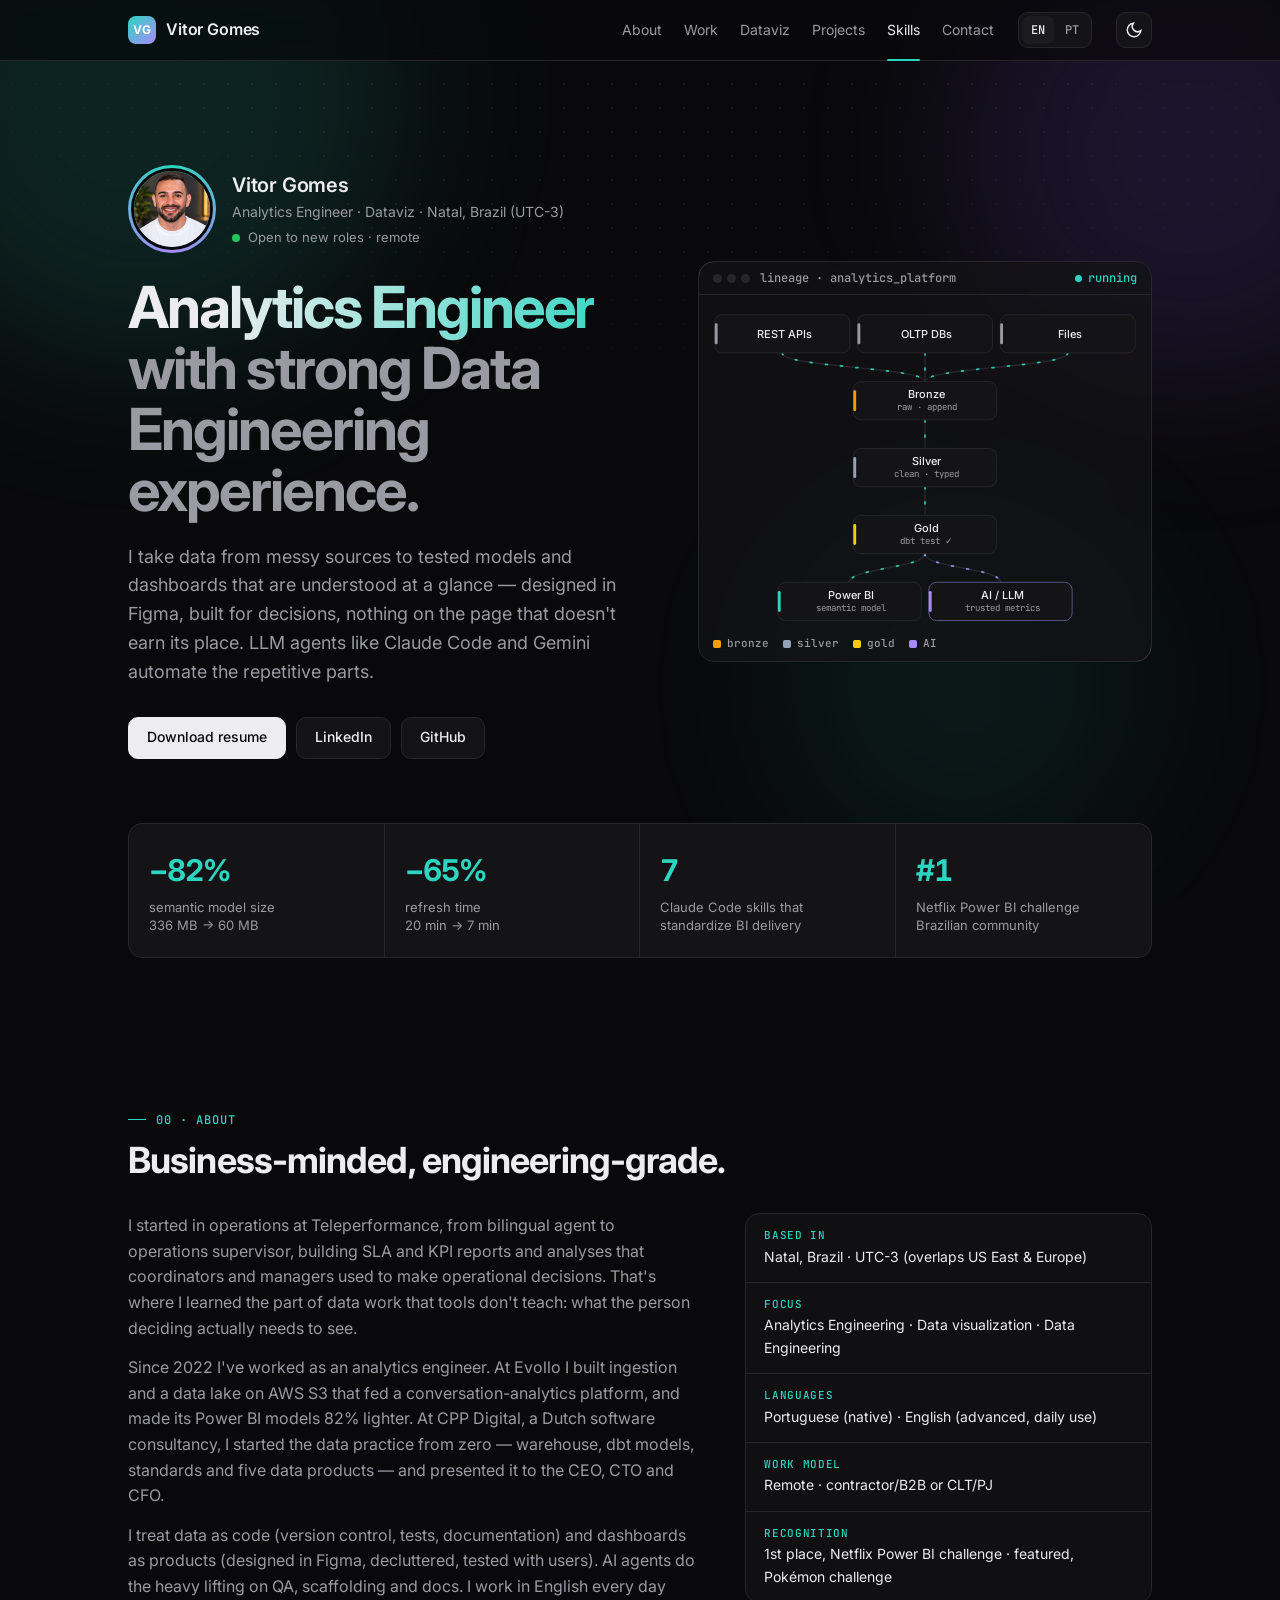
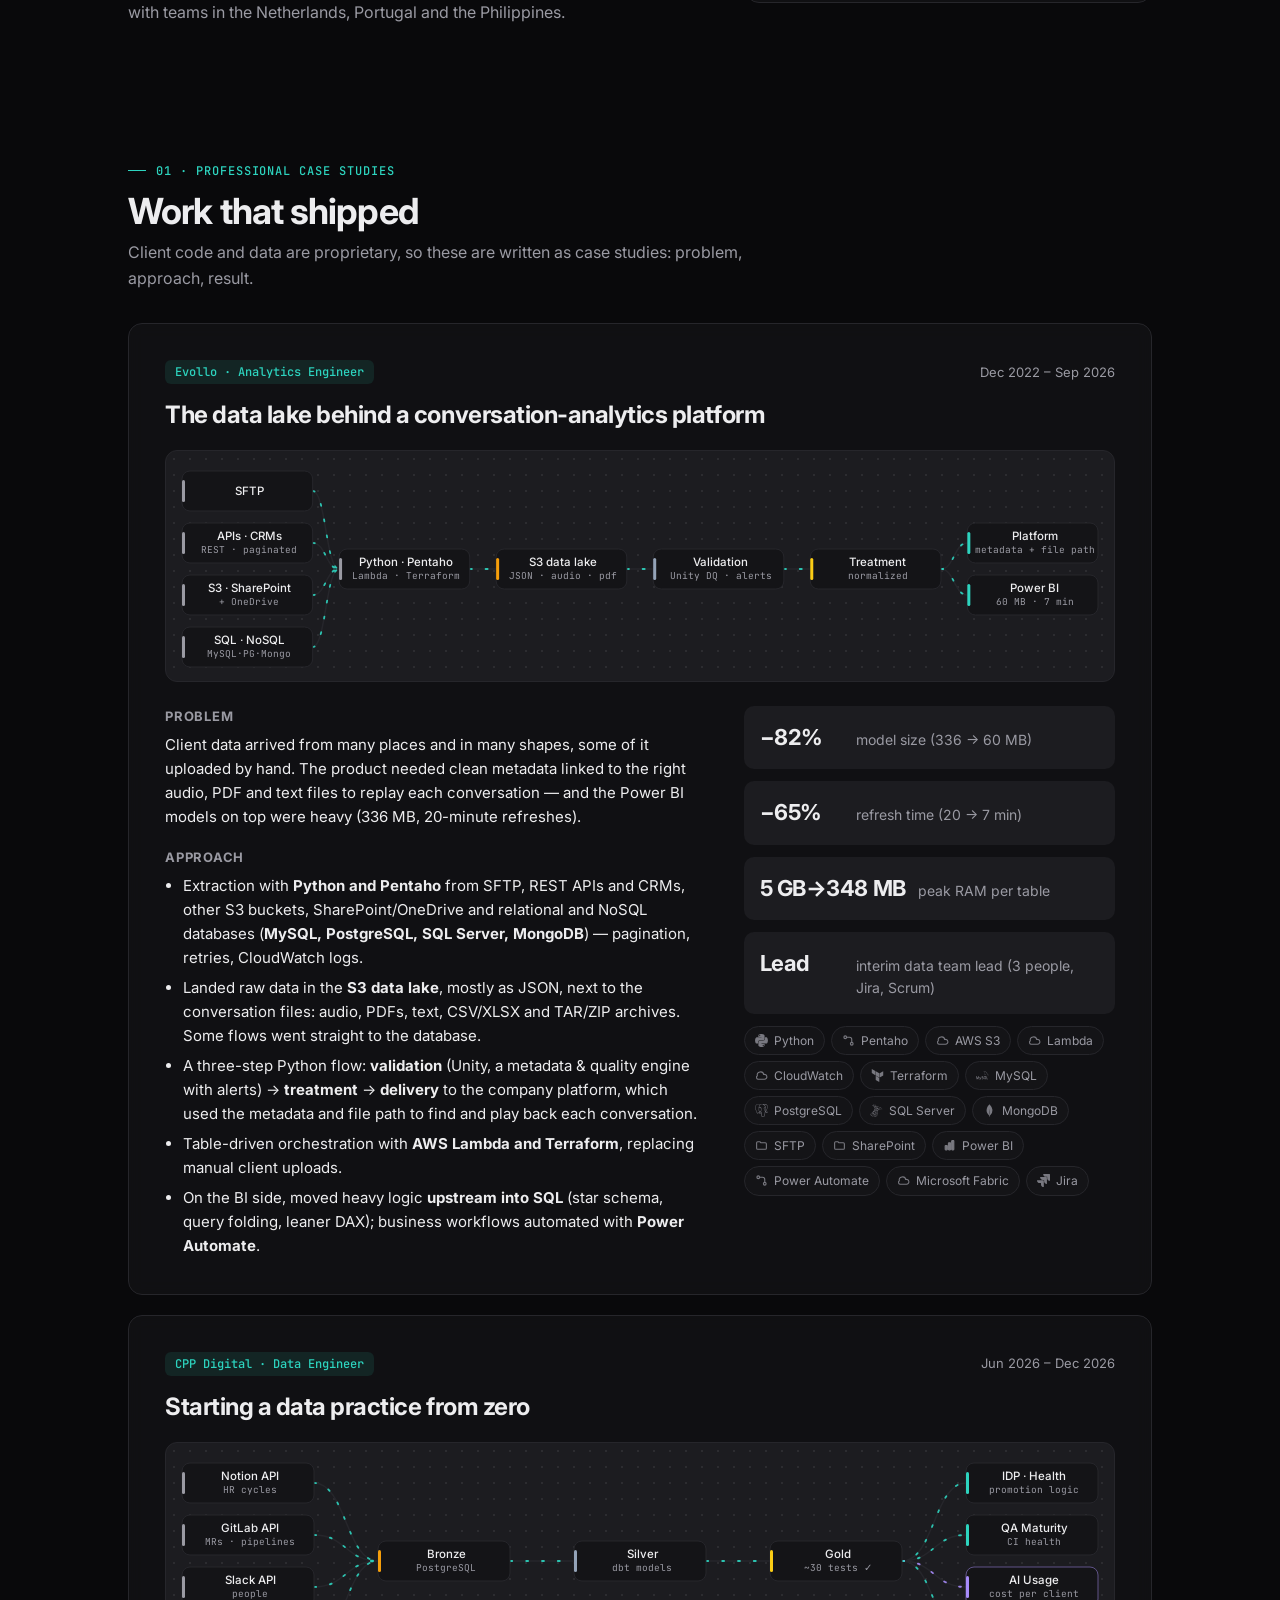
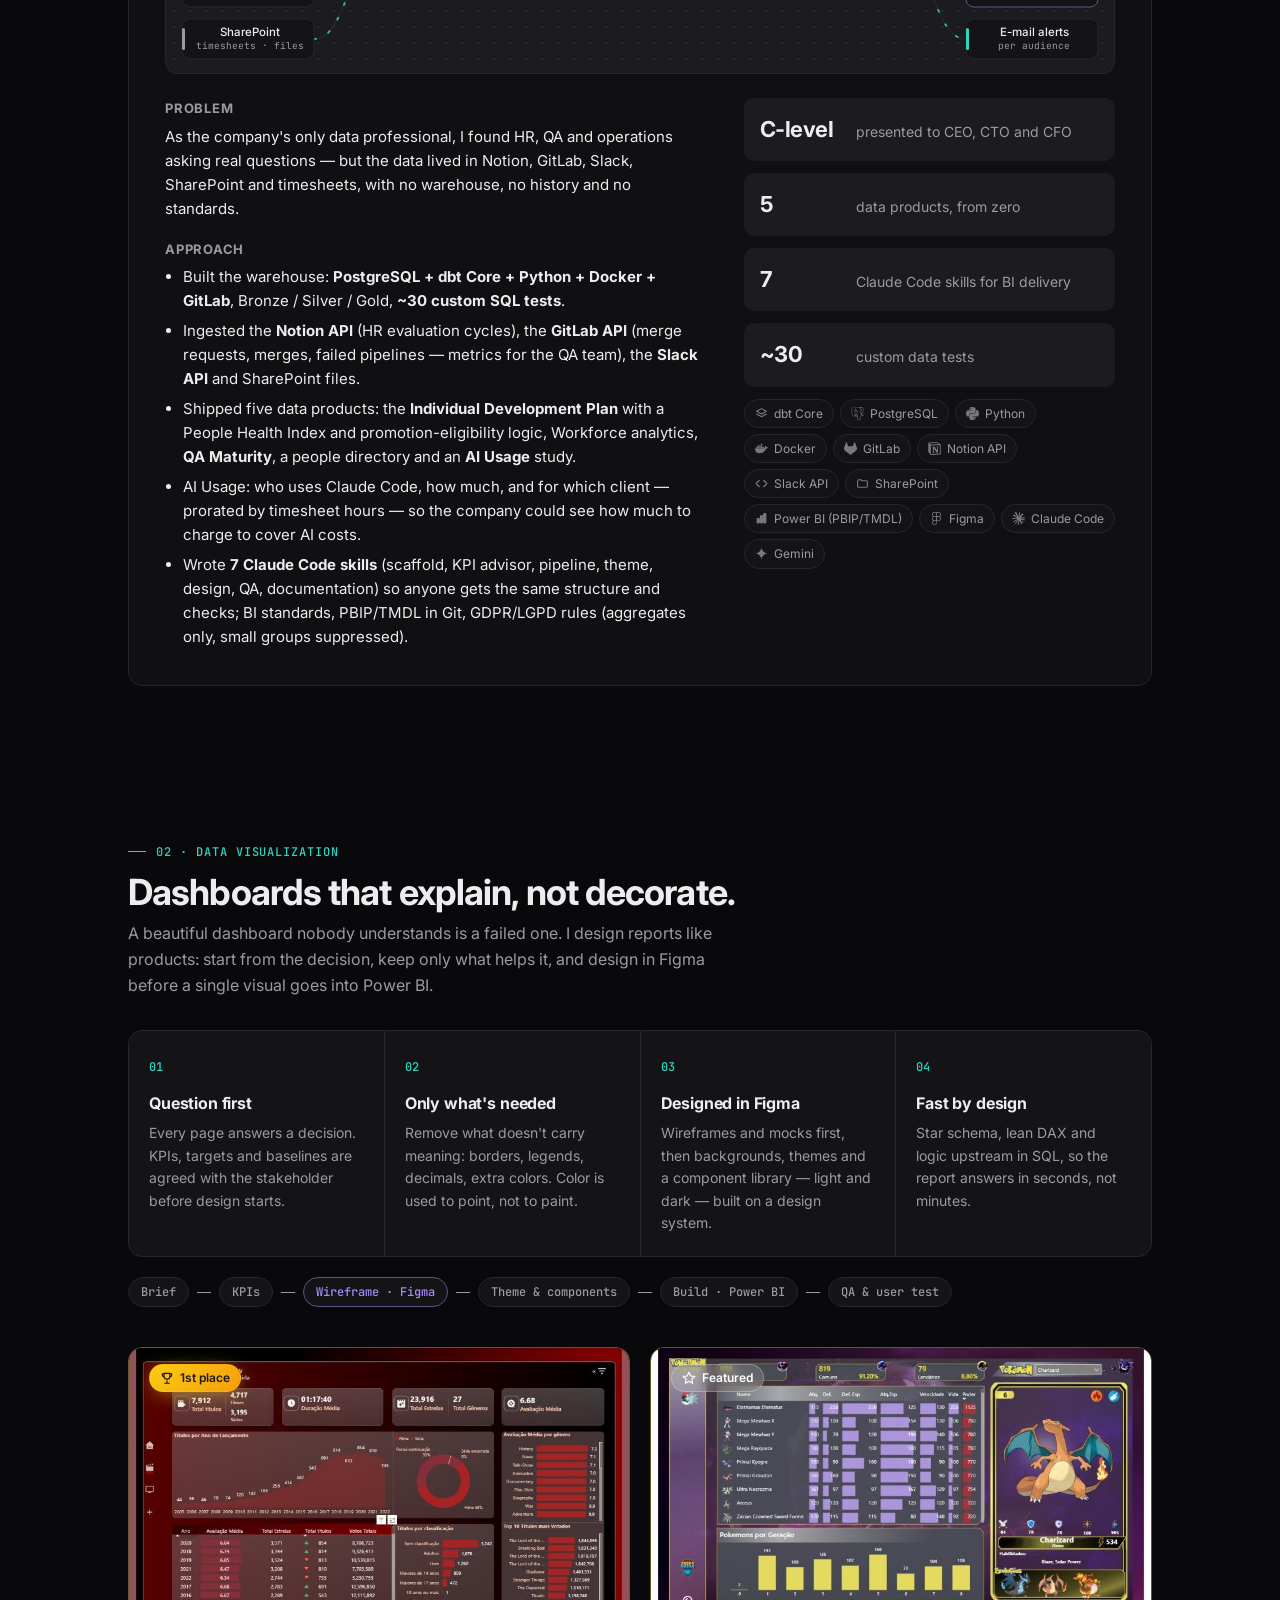
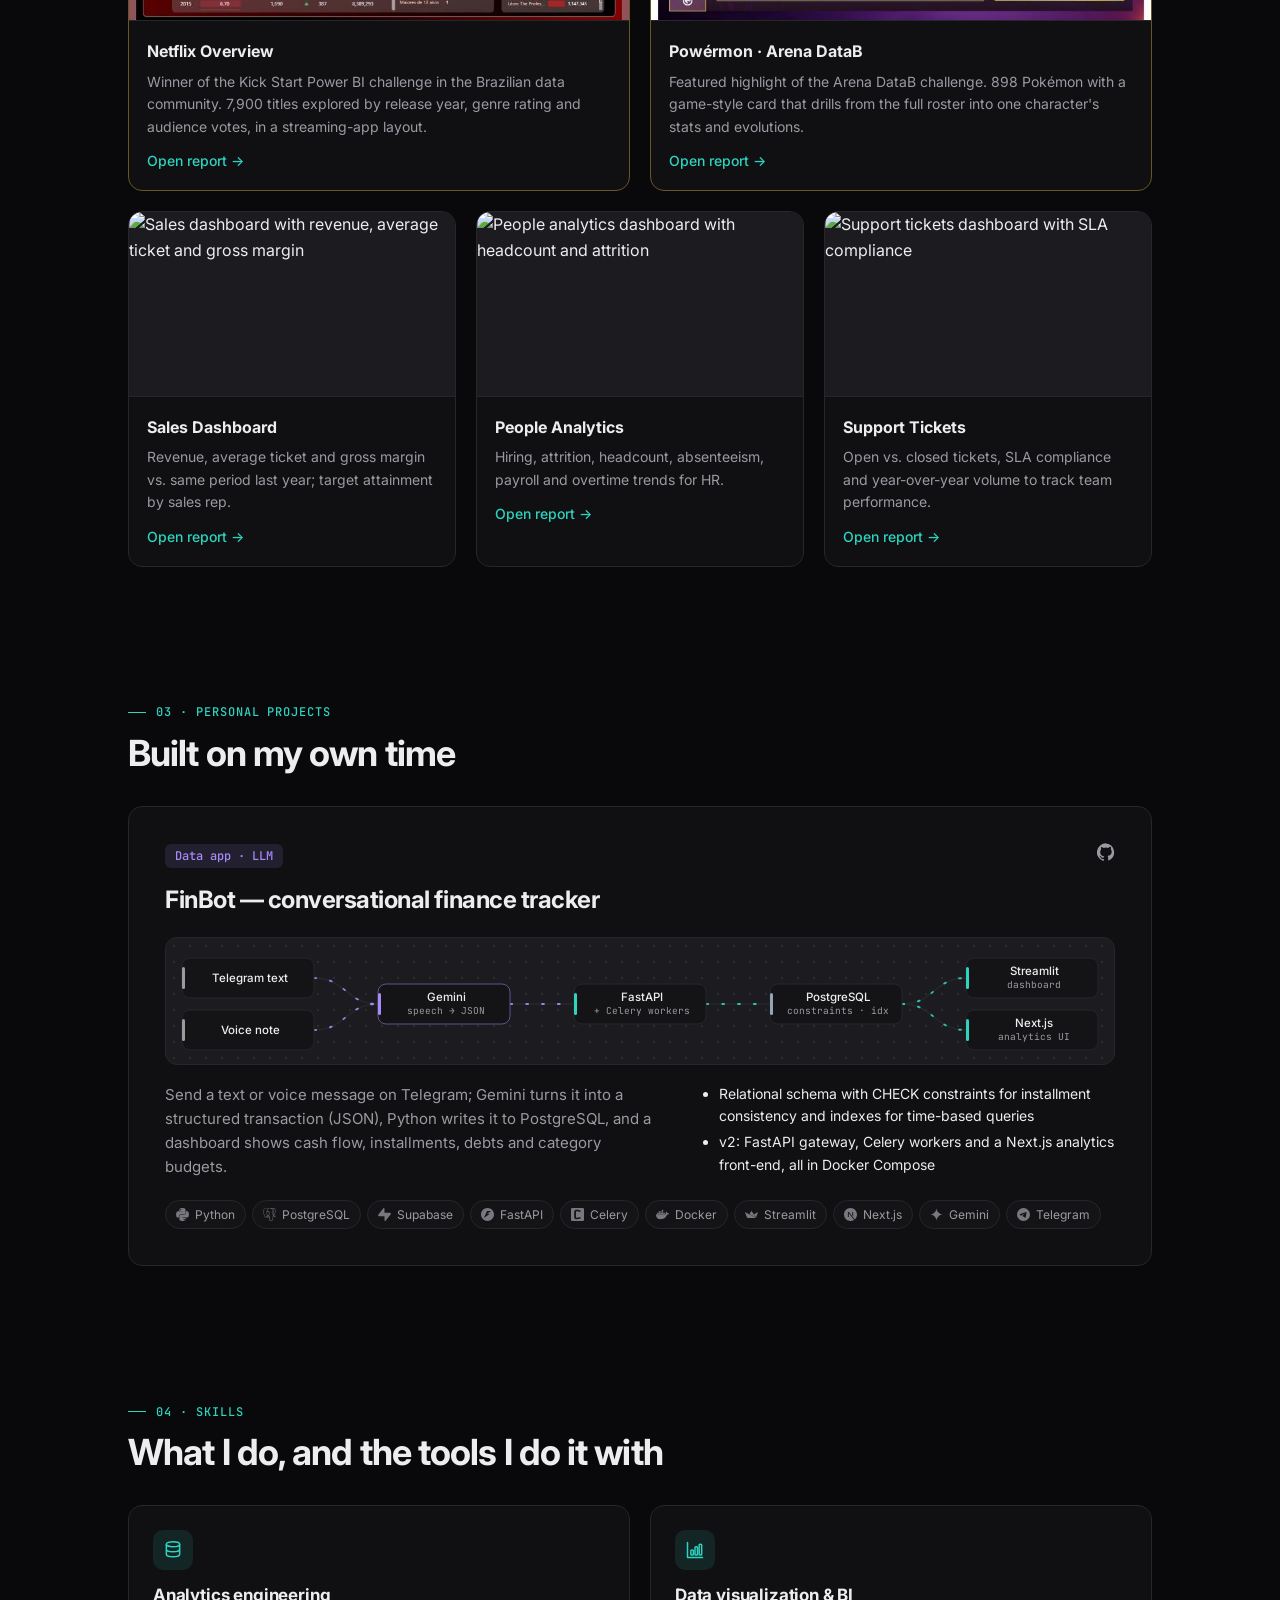
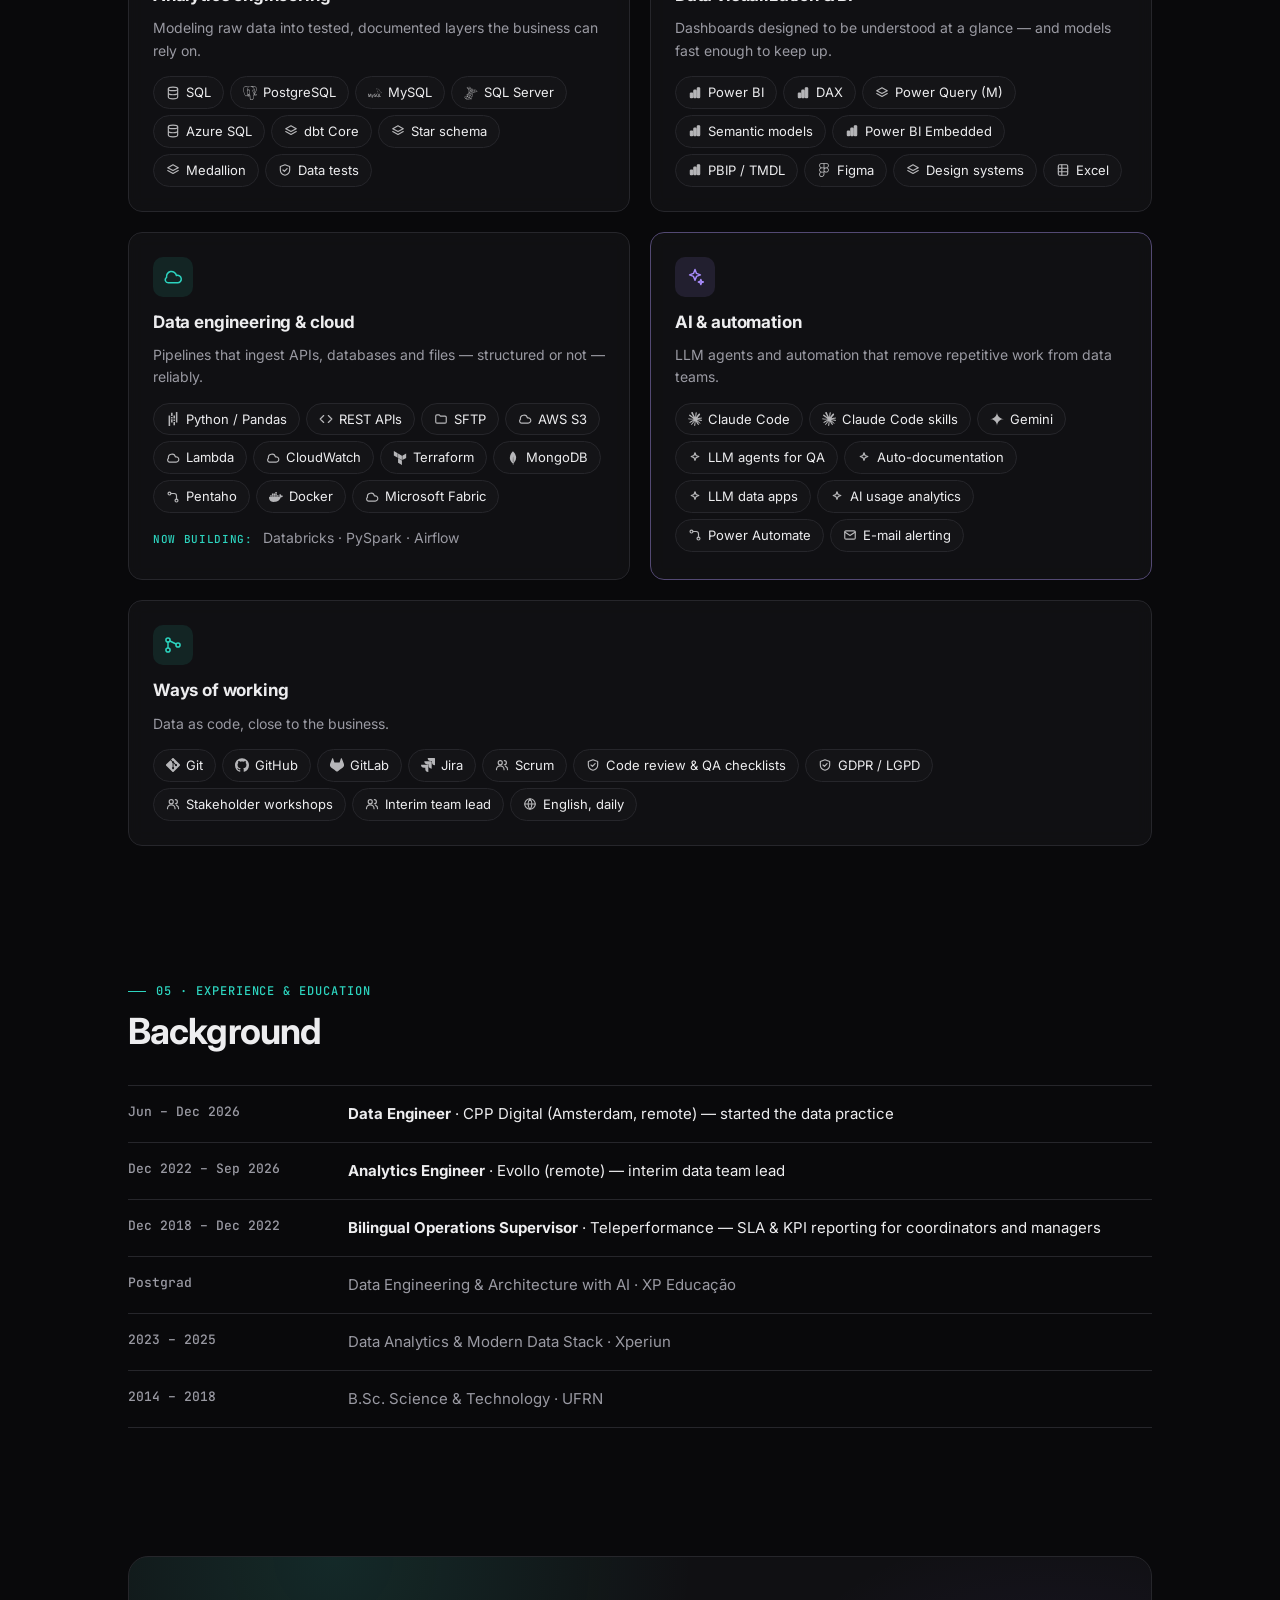
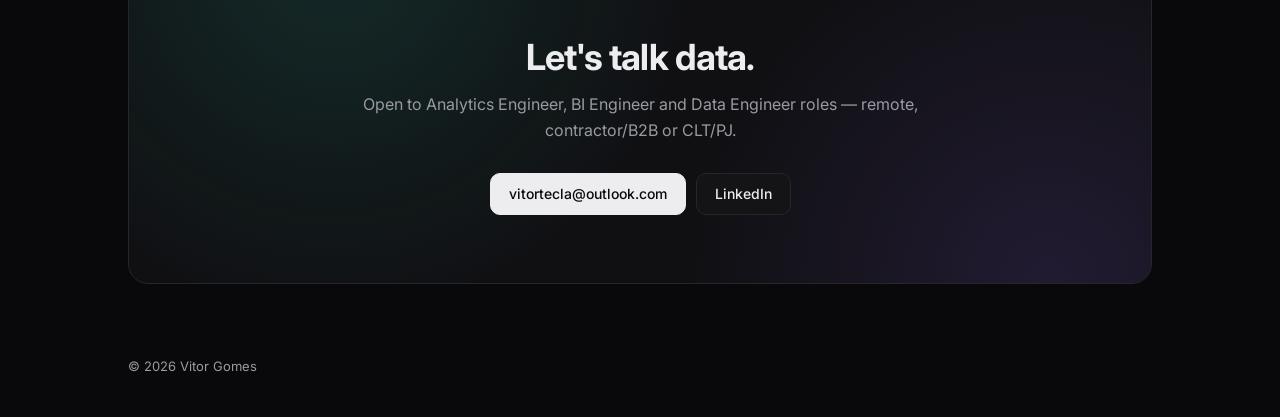
==== commit afb00925: "Fix avatar jitter; link FinBot to its public repo Co-Authored-By: Claude Opus 5.5 <noreply@anthropic" ====
--- a/index.html
+++ b/index.html
@@ -274,7 +274,7 @@
         <article class="card spot reveal">
           <div class="card-top">
             <span class="tag tag-ai">Data app · LLM</span>
-            <a class="card-link" href="https://github.com/Gomes-data-engineer/Finacial-Project" target="_blank" rel="noopener" aria-label="FinBot on GitHub">
+            <a class="card-link" href="https://github.com/Gomes-data-engineer/finbot" target="_blank" rel="noopener" aria-label="FinBot on GitHub">
               <svg viewBox="0 0 24 24" width="18" height="18" fill="currentColor"><path d="M12 .5a12 12 0 0 0-3.8 23.4c.6.1.8-.3.8-.6v-2.1c-3.3.7-4-1.6-4-1.6-.6-1.4-1.4-1.8-1.4-1.8-1.1-.7.1-.7.1-.7 1.2.1 1.8 1.2 1.8 1.2 1.1 1.8 2.8 1.3 3.5 1 .1-.8.4-1.3.8-1.6-2.7-.3-5.5-1.3-5.5-6 0-1.3.5-2.4 1.2-3.2-.1-.3-.5-1.5.1-3.2 0 0 1-.3 3.3 1.2a11.5 11.5 0 0 1 6 0C17.3 4.6 18.3 5 18.3 5c.7 1.7.3 2.9.1 3.2.8.8 1.2 1.9 1.2 3.2 0 4.6-2.8 5.6-5.5 5.9.4.4.8 1.1.8 2.2v3.3c0 .3.2.7.8.6A12 12 0 0 0 12 .5z"/></svg>
             </a>
           </div>
--- a/styles.css
+++ b/styles.css
@@ -286,11 +286,15 @@
 /* PROFILE (hero) */
 .profile { display: flex; align-items: center; gap: 16px; }
 .avatar {
-  position: relative; flex: none; width: 88px; height: 88px; border-radius: 50%; padding: 3px;
+  position: relative; flex: none; width: 88px; height: 88px; border-radius: 50%; padding: 3px; isolation: isolate;
+}
+/* Only the ring rotates; the photo stays still (rotating both made it jitter) */
+.avatar::before {
+  content: ""; position: absolute; inset: 0; border-radius: 50%; z-index: -1;
   background: conic-gradient(from 0deg, var(--accent), var(--accent-2), var(--accent));
-  animation: spin 8s linear infinite;
-}
-.avatar img { width: 100%; height: 100%; border-radius: 50%; object-fit: cover; border: 3px solid var(--bg); animation: spin 8s linear infinite reverse; }
+  animation: spin 8s linear infinite; will-change: transform;
+}
+.avatar img { position: relative; width: 100%; height: 100%; border-radius: 50%; object-fit: cover; border: 3px solid var(--bg); }
 @keyframes spin { to { transform: rotate(360deg); } }
 .profile-name { font-size: 20px; font-weight: 600; letter-spacing: -.01em; }
 .profile-role { font-size: 14px; color: var(--muted); }
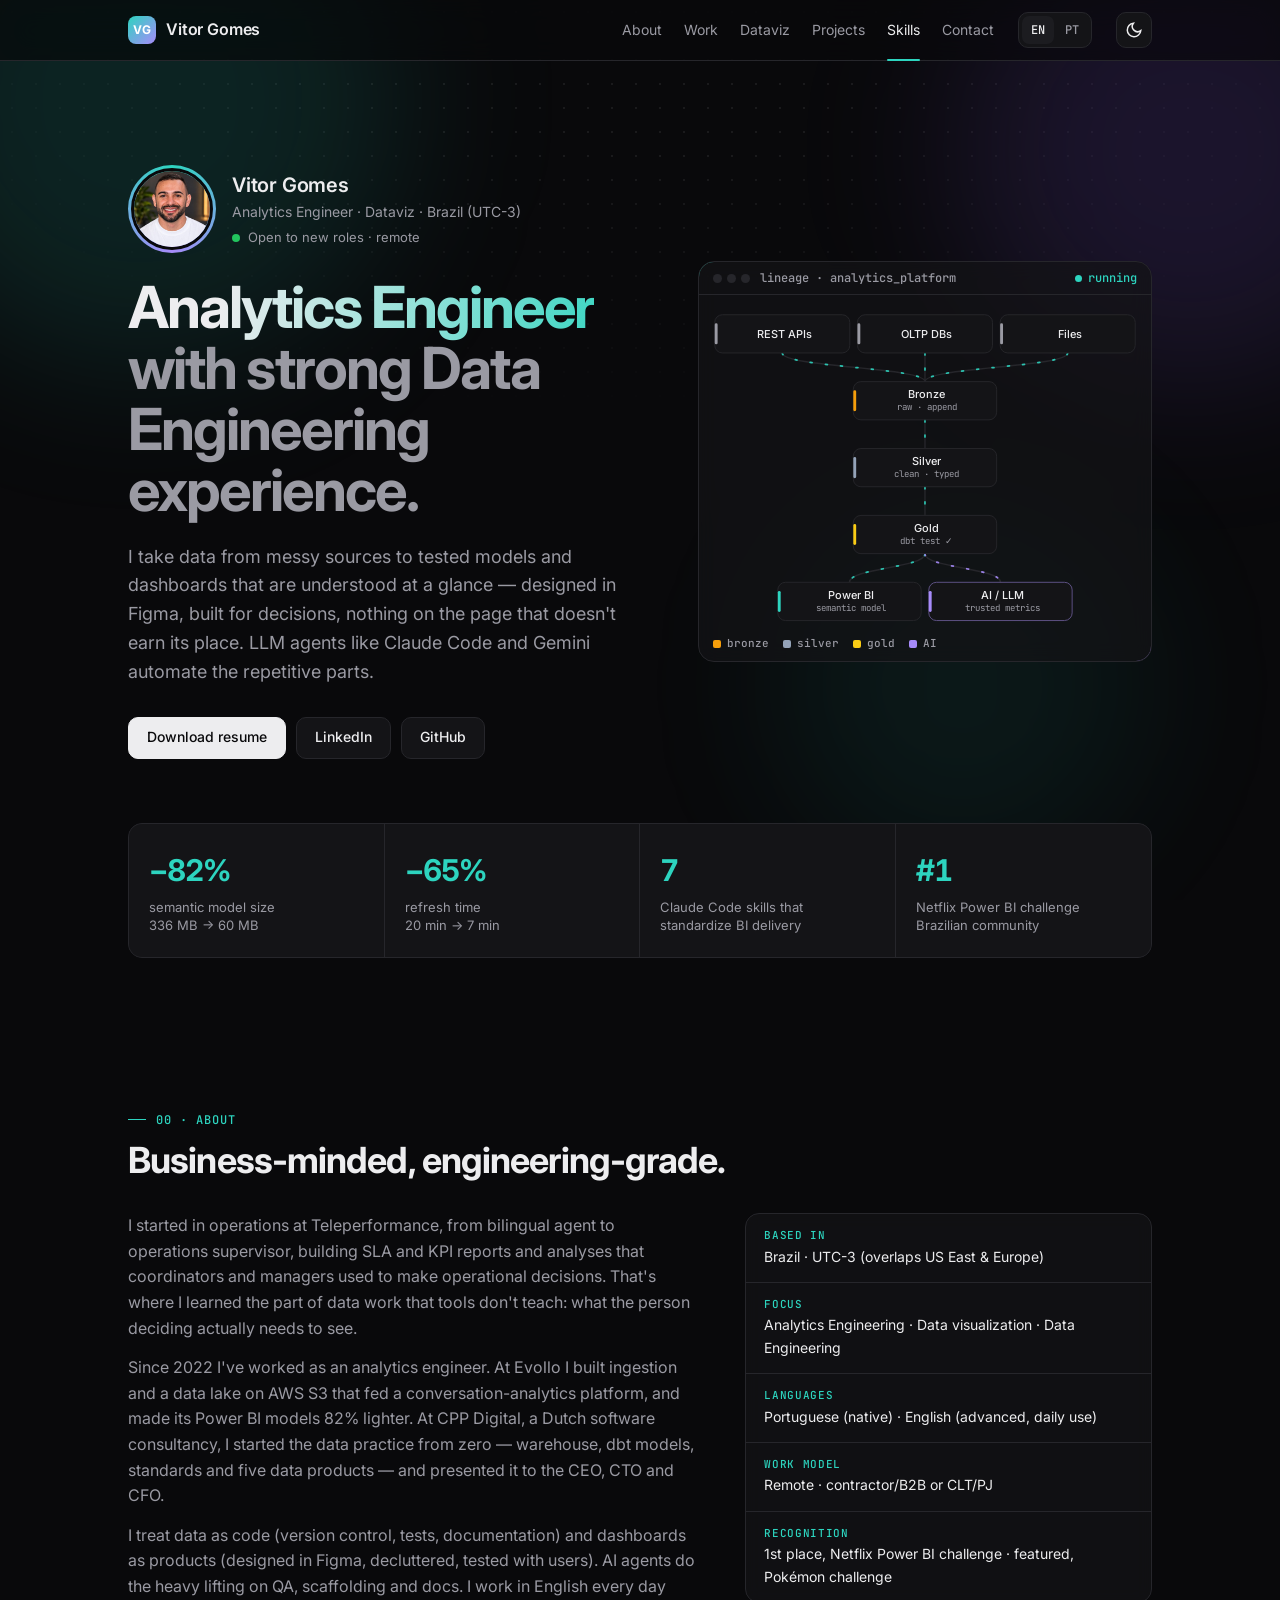
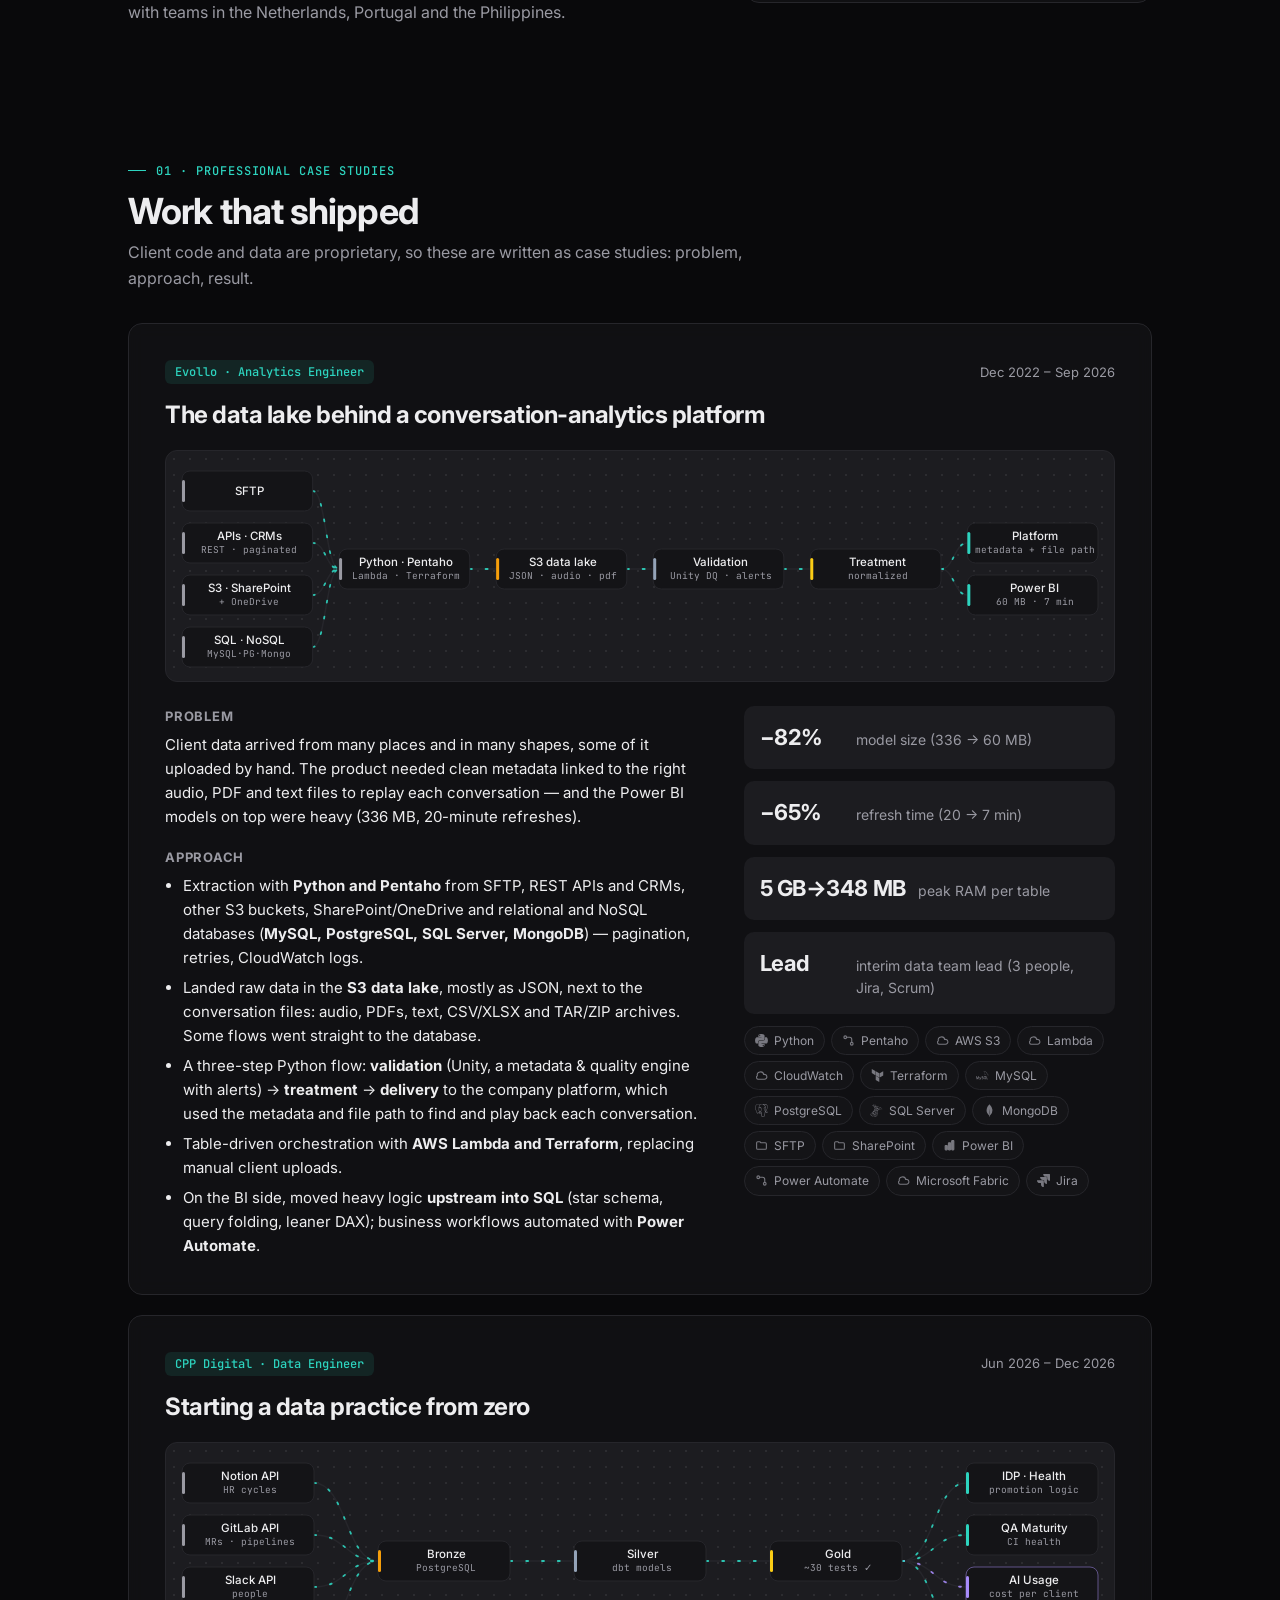
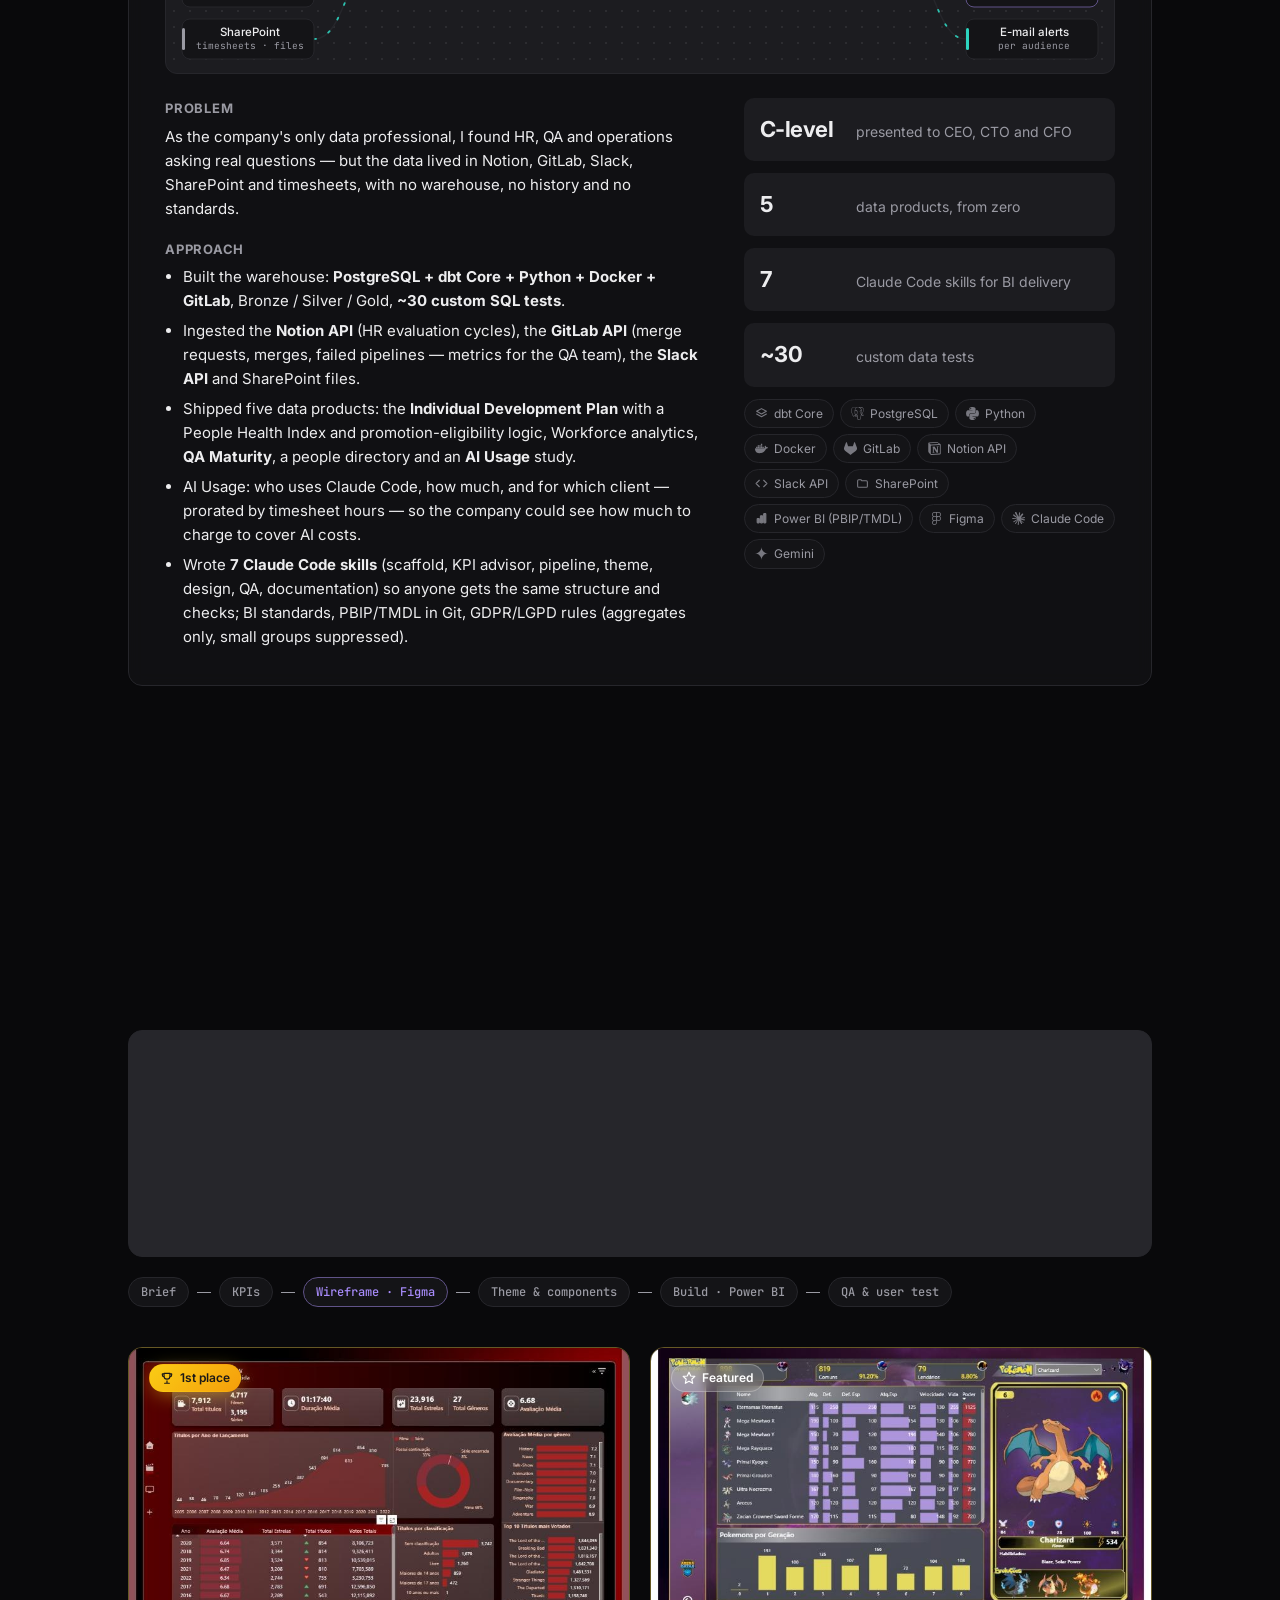
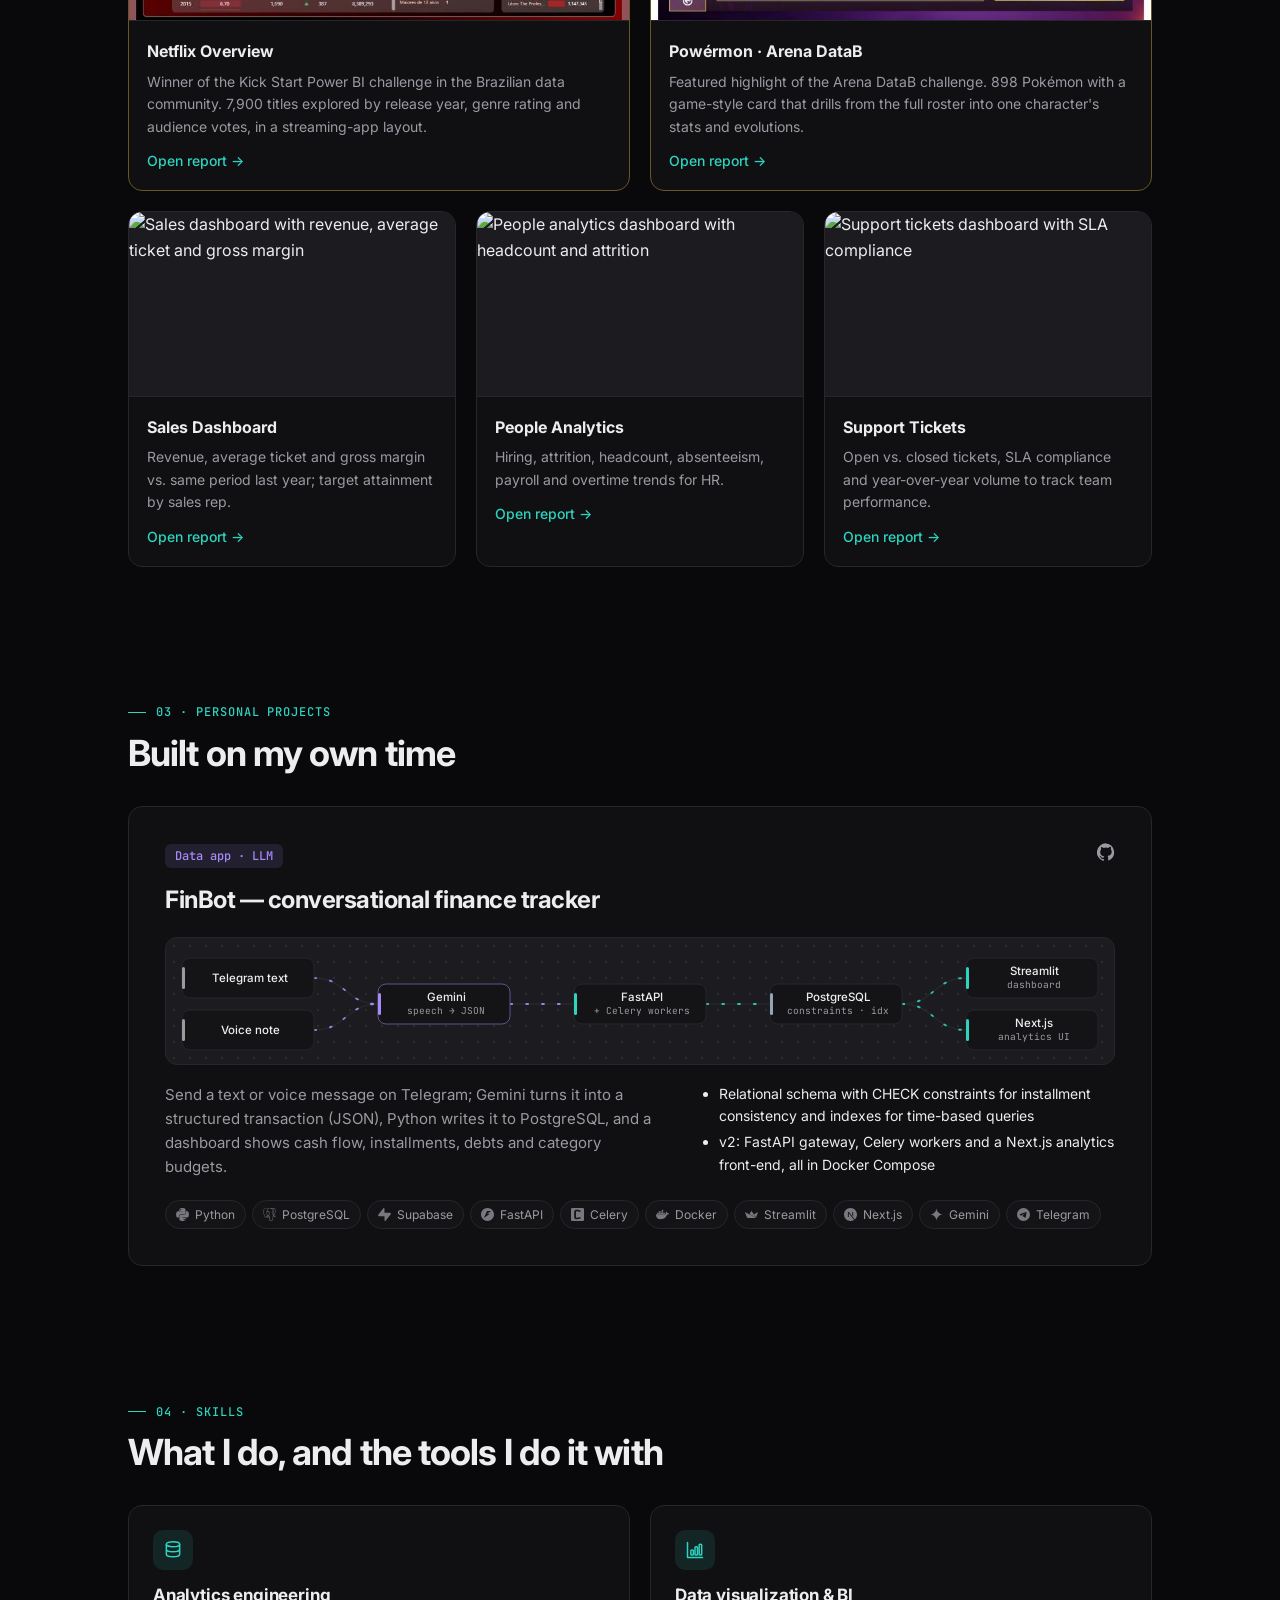
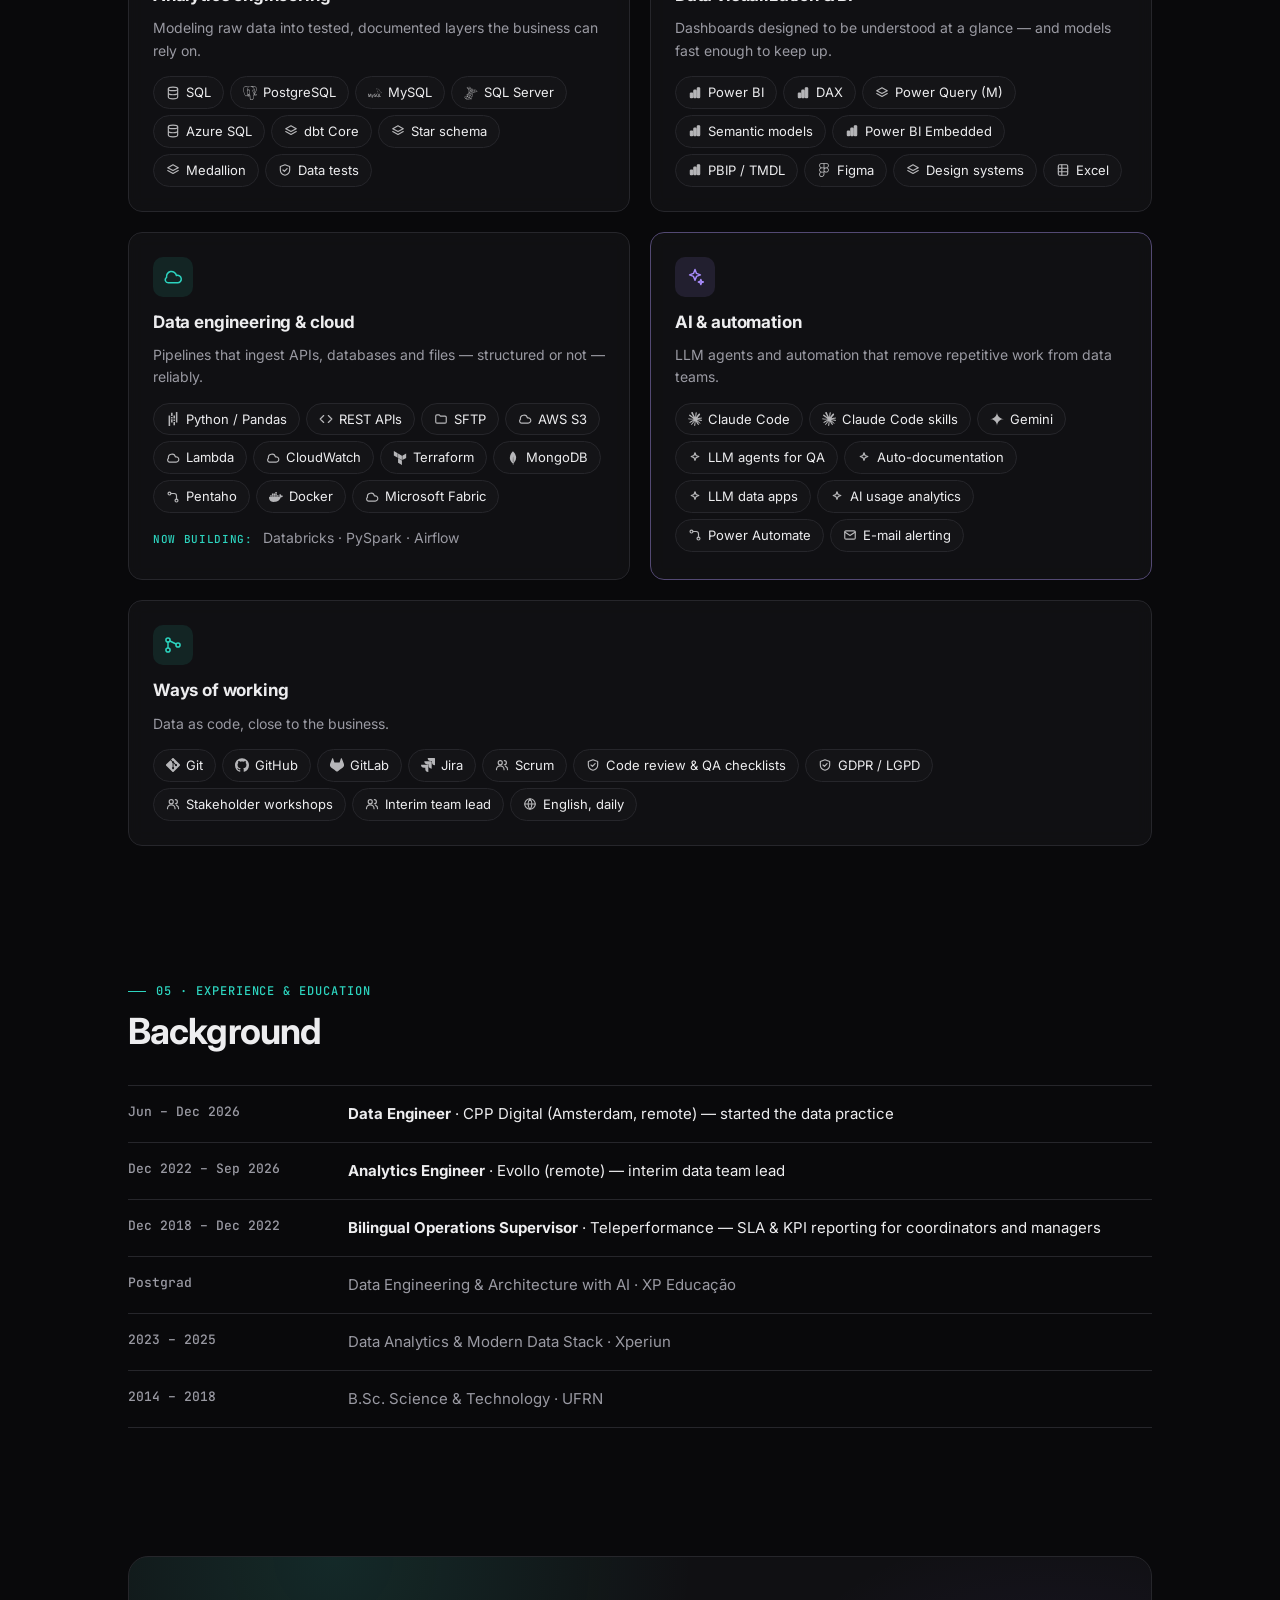
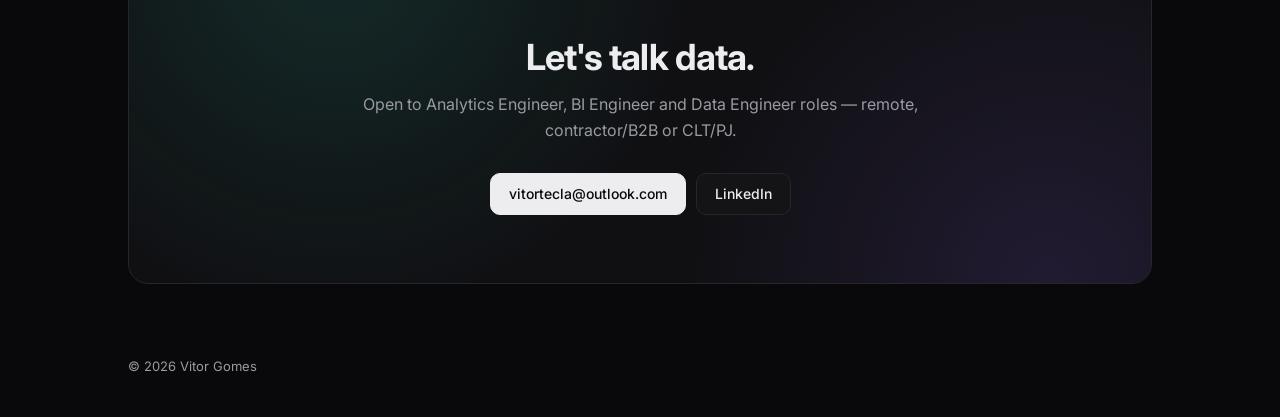
==== commit 7bf0f476: "Show location as Brazil only Co-Authored-By: Claude Opus 5.5 <noreply@anthropic.com>" ====
--- a/index.html
+++ b/index.html
@@ -16,7 +16,7 @@
   <link rel="preconnect" href="https://fonts.googleapis.com">
   <link rel="preconnect" href="https://fonts.gstatic.com" crossorigin>
   <link href="https://fonts.googleapis.com/css2?family=Inter:wght@400;500;600;700&family=JetBrains+Mono:wght@400;500&display=swap" rel="stylesheet">
-  <link rel="stylesheet" href="styles.css">
+  <link rel="stylesheet" href="styles.css?v=3">
   <script>
     document.documentElement.classList.add('js');
     try { const t = localStorage.getItem('theme'); if (t) document.documentElement.dataset.theme = t; } catch (e) {}
@@ -57,7 +57,7 @@
           <span class="avatar"><img src="assets/vitor-gomes.jpg" alt="Portrait of Vitor Gomes" width="88" height="88"></span>
           <div>
             <p class="profile-name">Vitor Gomes</p>
-            <p class="profile-role">Analytics Engineer · Dataviz · Natal, Brazil (UTC-3)</p>
+            <p class="profile-role">Analytics Engineer · Dataviz · Brazil (UTC-3)</p>
             <p class="profile-status"><span class="dot"></span> Open to new roles · remote</p>
           </div>
         </div>
@@ -103,7 +103,7 @@
           <p>I treat data as code (version control, tests, documentation) and dashboards as products (designed in Figma, decluttered, tested with users). AI agents do the heavy lifting on QA, scaffolding and docs. I work in English every day with teams in the Netherlands, Portugal and the Philippines.</p>
         </div>
         <dl class="facts reveal">
-          <div><dt>Based in</dt><dd>Natal, Brazil · UTC-3 (overlaps US East &amp; Europe)</dd></div>
+          <div><dt>Based in</dt><dd>Brazil · UTC-3 (overlaps US East &amp; Europe)</dd></div>
           <div><dt>Focus</dt><dd>Analytics Engineering · Data visualization · Data Engineering</dd></div>
           <div><dt>Languages</dt><dd>Portuguese (native) · English (advanced, daily use)</dd></div>
           <div><dt>Work model</dt><dd>Remote · contractor/B2B or CLT/PJ</dd></div>
@@ -381,6 +381,6 @@
     <iframe id="reportFrame" title="Power BI report" allowfullscreen></iframe>
   </dialog>
 
-  <script src="script.js"></script>
+  <script src="script.js?v=3"></script>
 </body>
 </html>
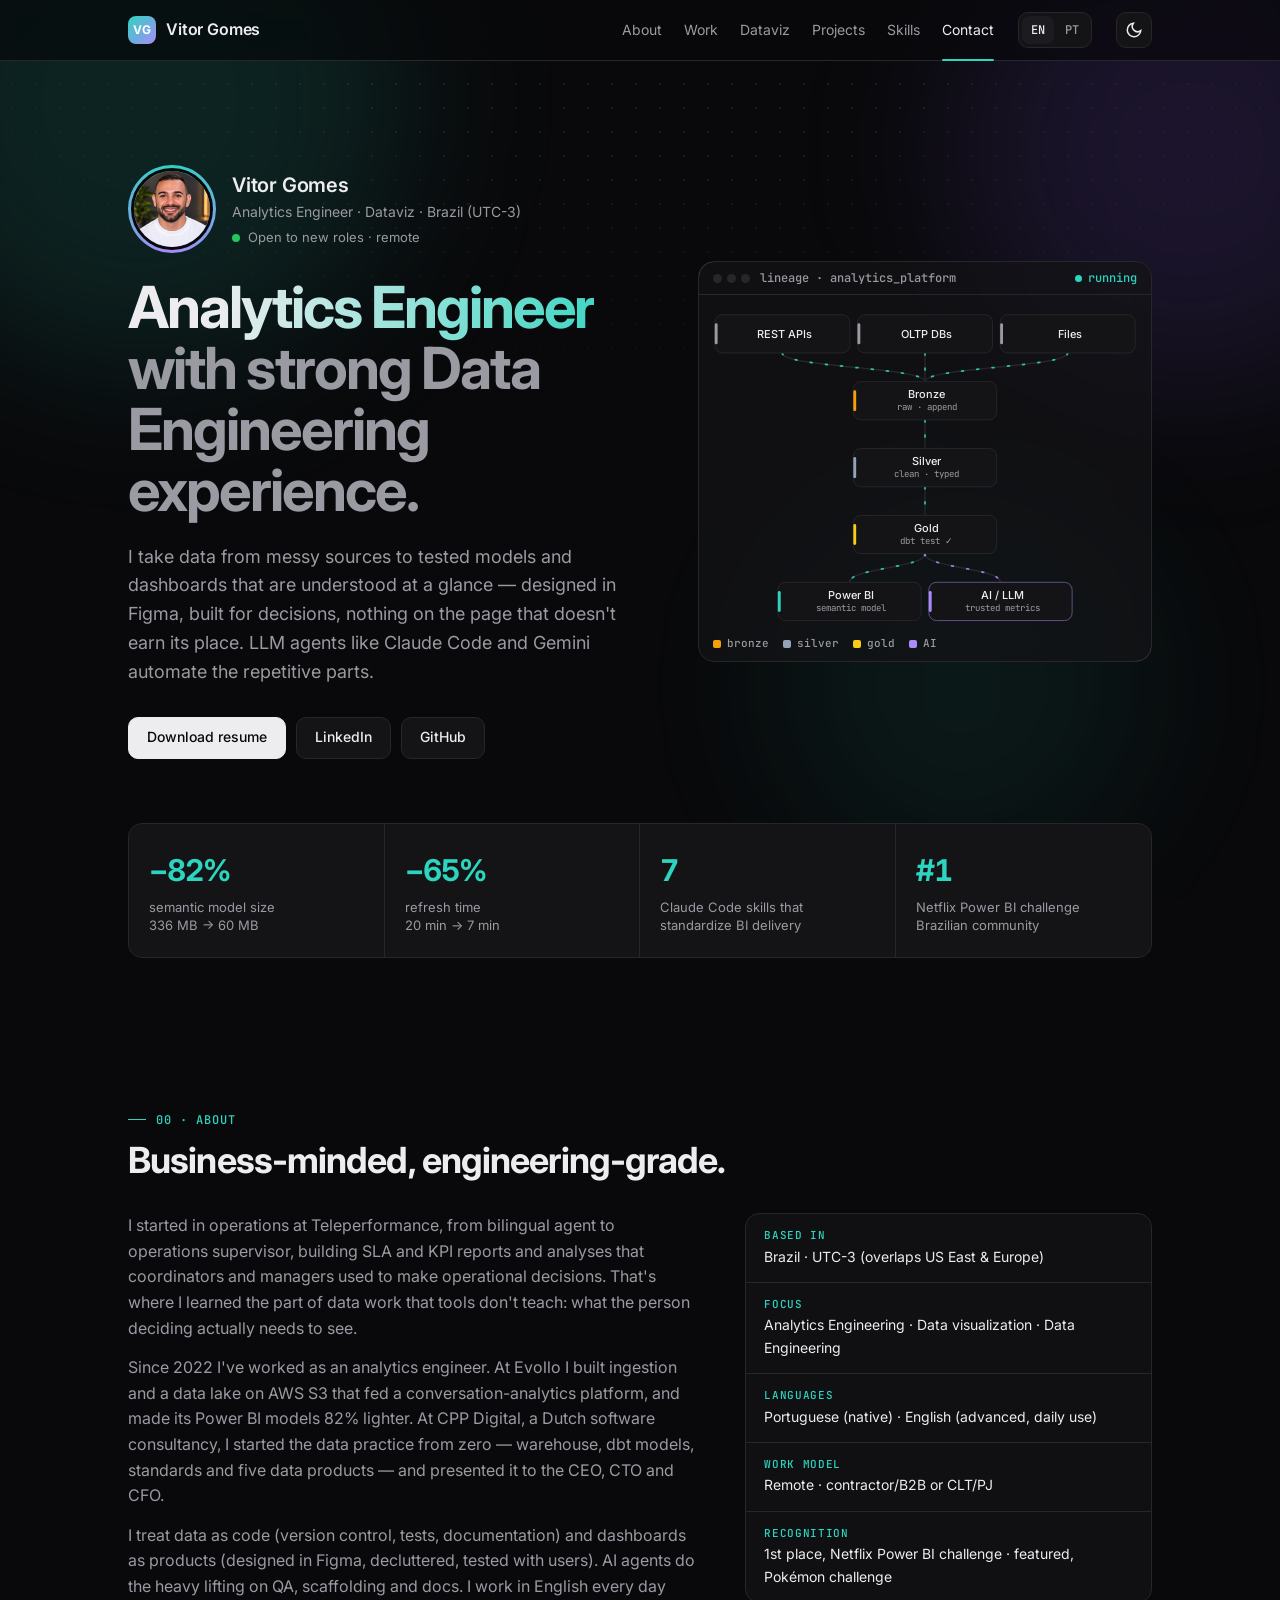
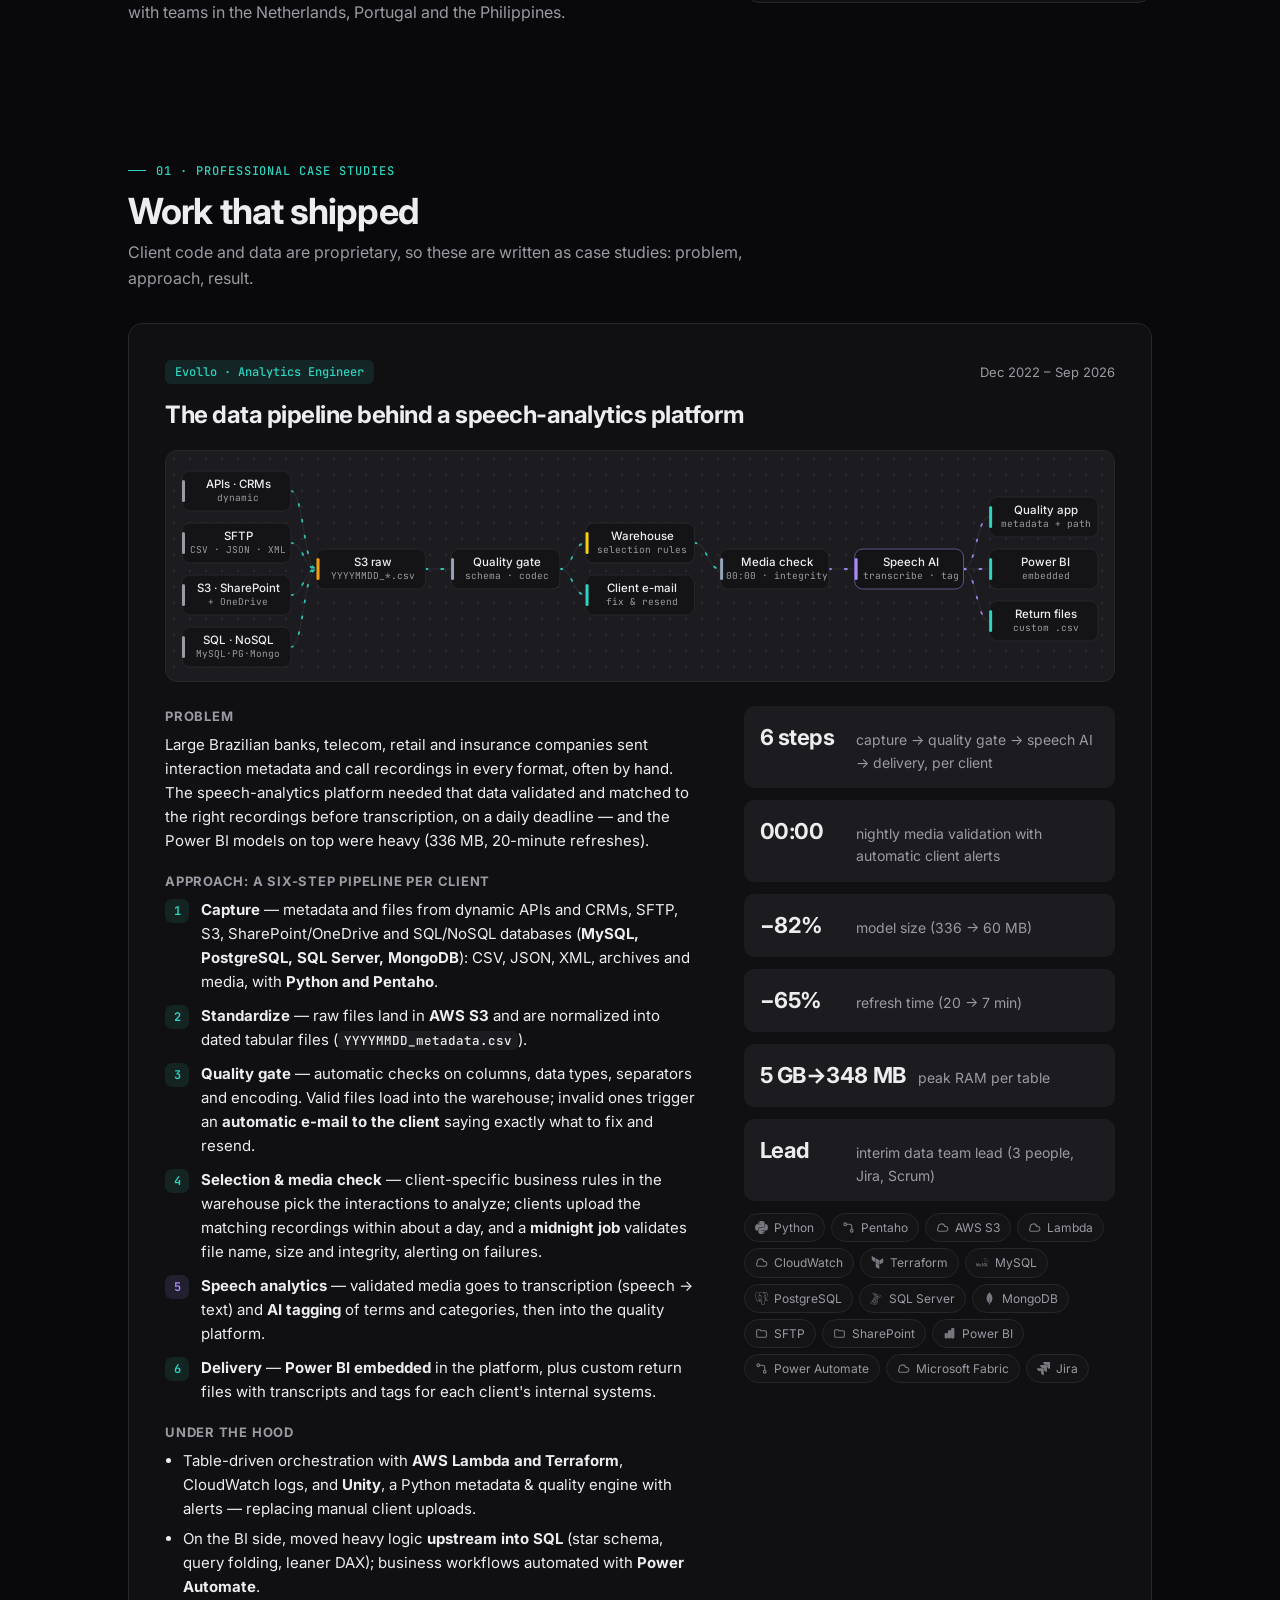
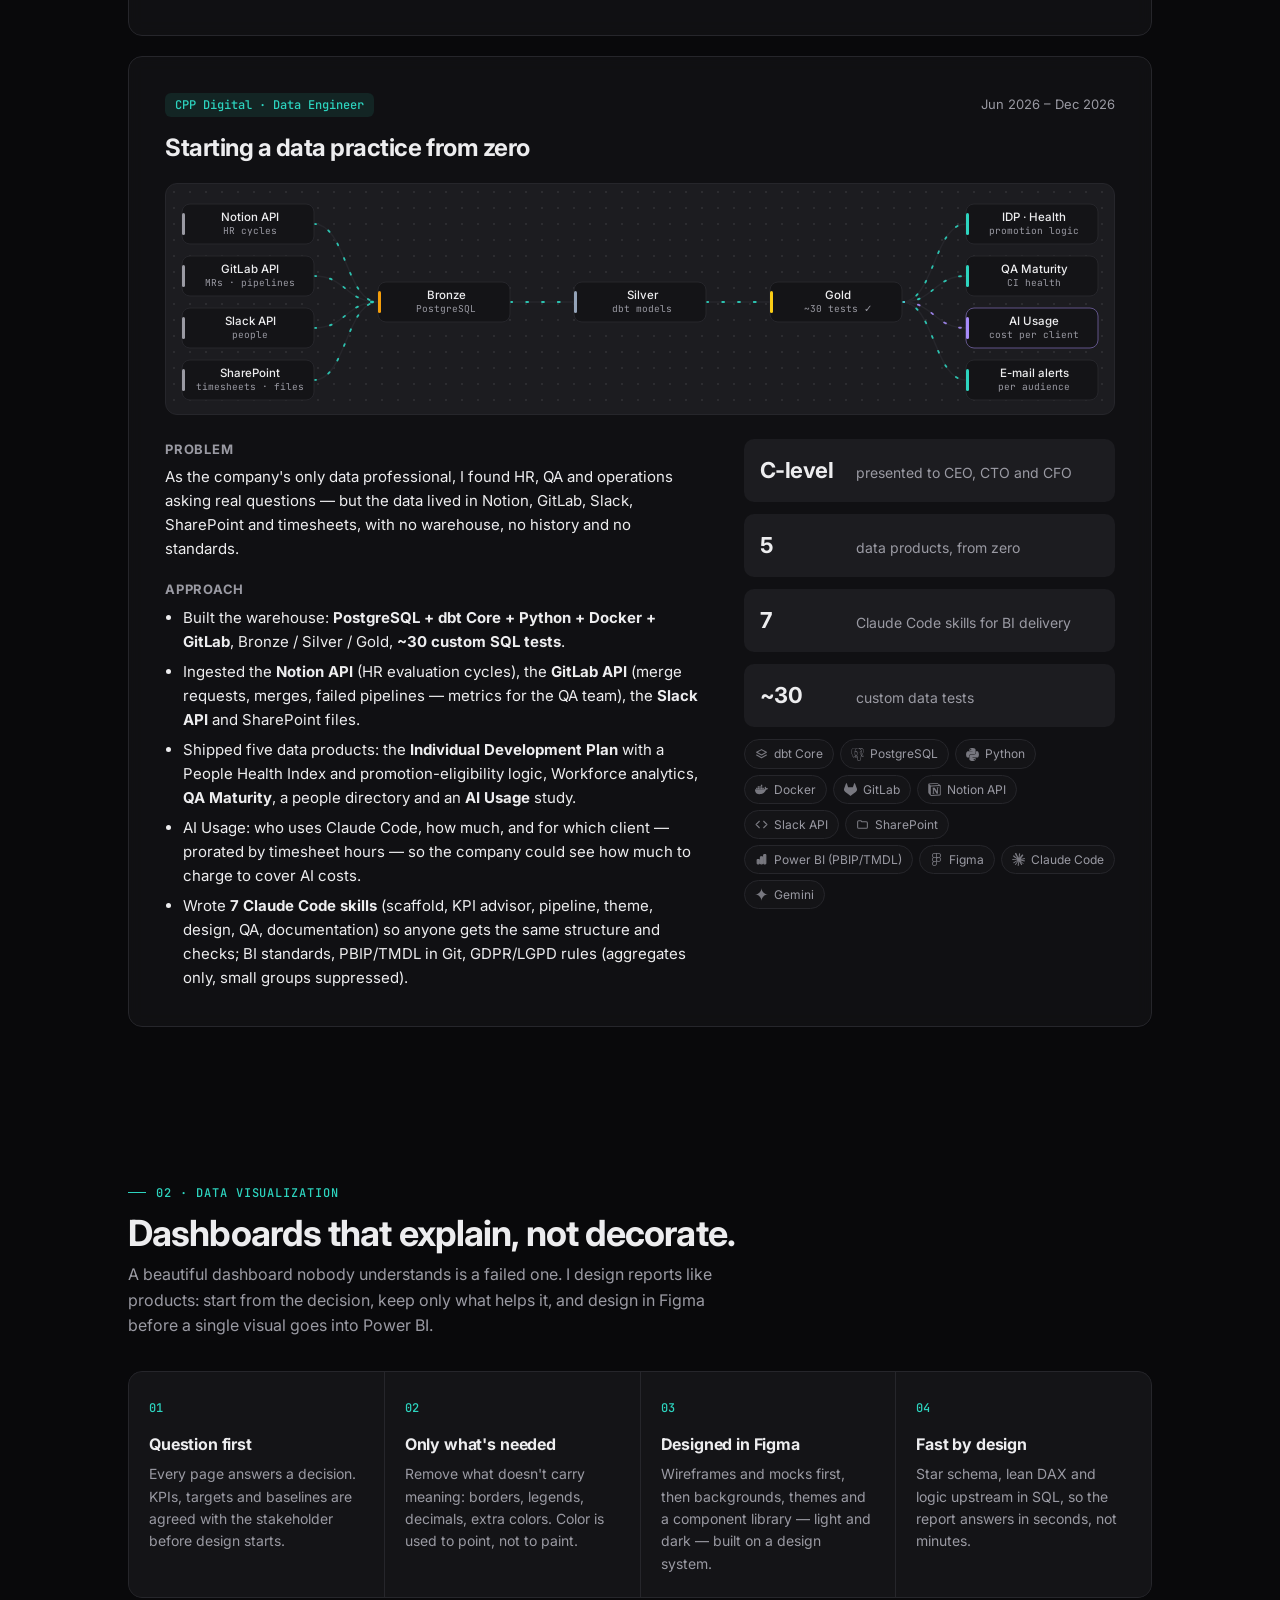
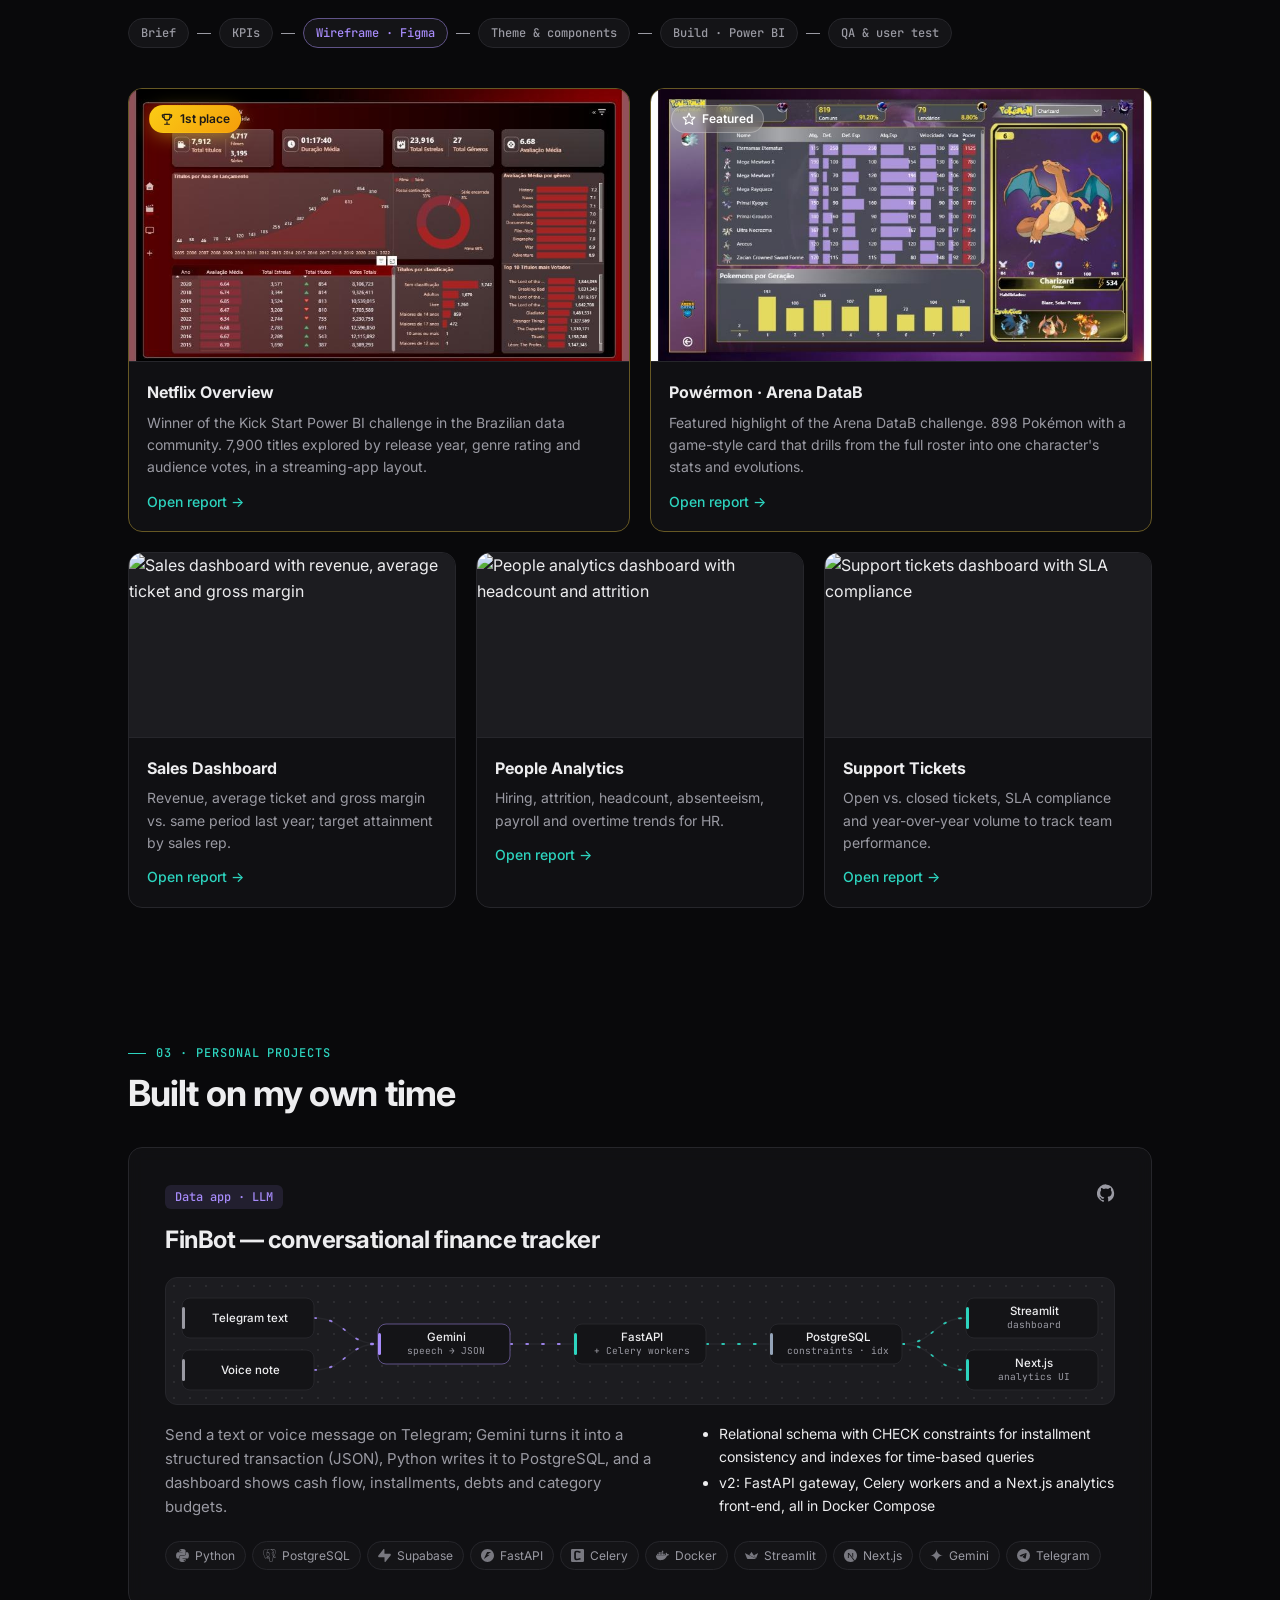
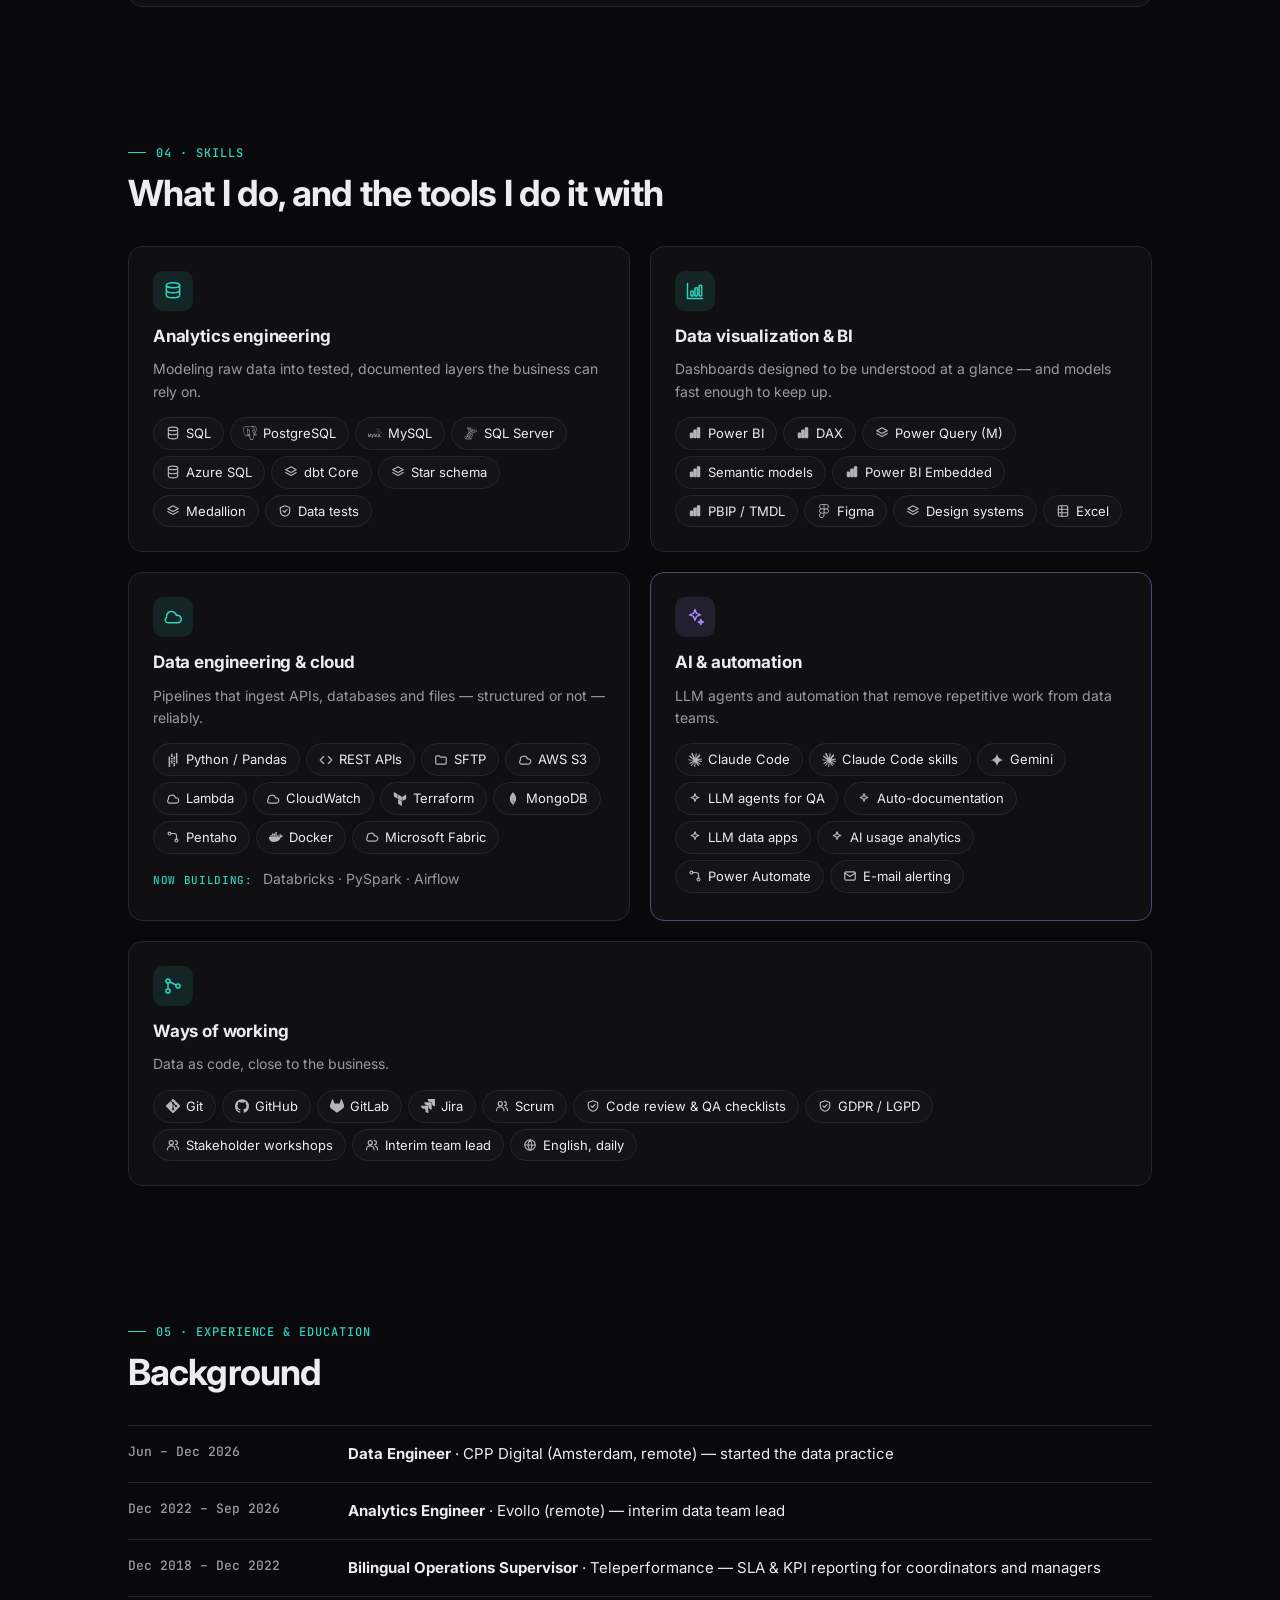
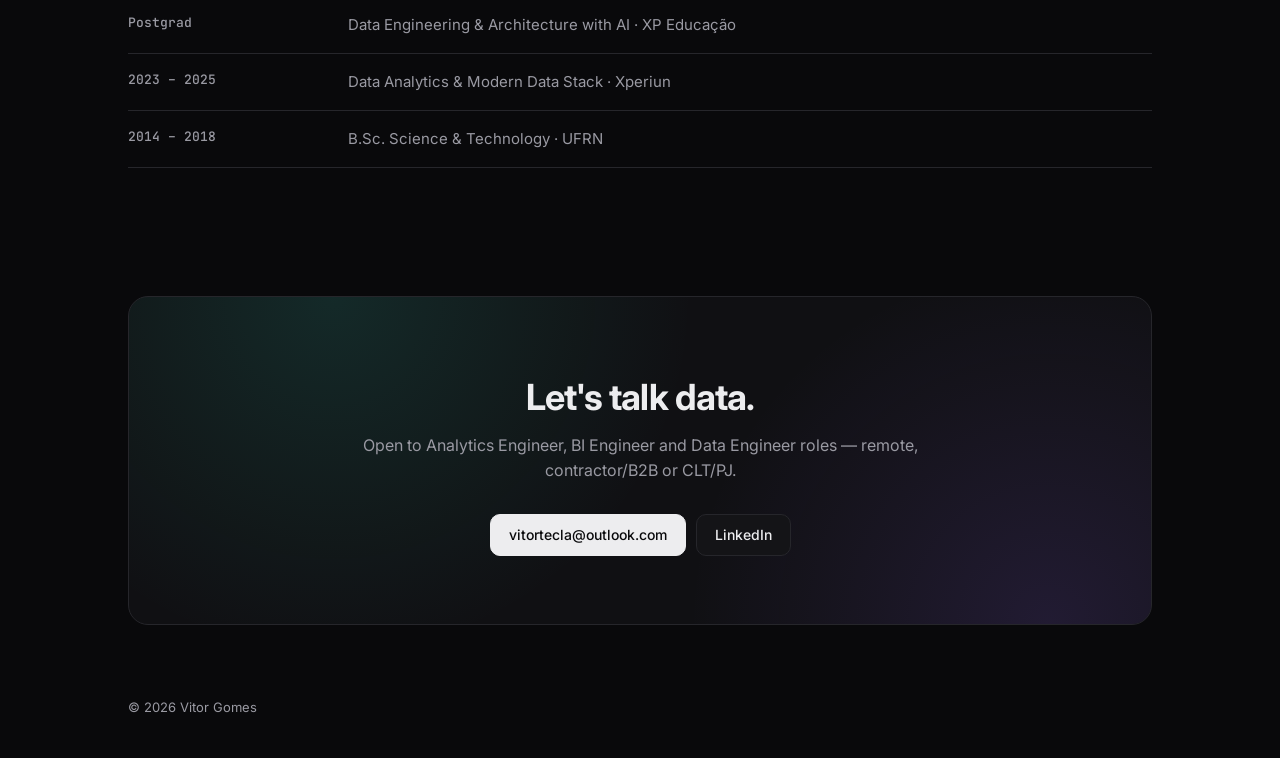
==== commit 42b2cfde: "Evollo case: six-step speech-analytics pipeline; render lineage on load Co-Authored-By: Claude Opus " ====
--- a/index.html
+++ b/index.html
@@ -16,7 +16,7 @@
   <link rel="preconnect" href="https://fonts.googleapis.com">
   <link rel="preconnect" href="https://fonts.gstatic.com" crossorigin>
   <link href="https://fonts.googleapis.com/css2?family=Inter:wght@400;500;600;700&family=JetBrains+Mono:wght@400;500&display=swap" rel="stylesheet">
-  <link rel="stylesheet" href="styles.css?v=3">
+  <link rel="stylesheet" href="styles.css?v=4">
   <script>
     document.documentElement.classList.add('js');
     try { const t = localStorage.getItem('theme'); if (t) document.documentElement.dataset.theme = t; } catch (e) {}
@@ -125,22 +125,30 @@
           <span class="tag">Evollo · Analytics Engineer</span>
           <span class="date">Dec 2022 – Sep 2026</span>
         </div>
-        <h3>The data lake behind a conversation-analytics platform</h3>
+        <h3>The data pipeline behind a speech-analytics platform</h3>
         <div class="lineage-box"><div class="lineage" data-lineage="evollo"></div></div>
         <div class="case-grid">
           <div>
             <h4>Problem</h4>
-            <p>Client data arrived from many places and in many shapes, some of it uploaded by hand. The product needed clean metadata linked to the right audio, PDF and text files to replay each conversation — and the Power BI models on top were heavy (336 MB, 20-minute refreshes).</p>
-            <h4>Approach</h4>
+            <p>Large Brazilian banks, telecom, retail and insurance companies sent interaction metadata and call recordings in every format, often by hand. The speech-analytics platform needed that data validated and matched to the right recordings before transcription, on a daily deadline — and the Power BI models on top were heavy (336 MB, 20-minute refreshes).</p>
+            <h4>Approach: a six-step pipeline per client</h4>
+            <ol class="steps">
+              <li><strong>Capture</strong> — metadata and files from dynamic APIs and CRMs, SFTP, S3, SharePoint/OneDrive and SQL/NoSQL databases (<strong>MySQL, PostgreSQL, SQL Server, MongoDB</strong>): CSV, JSON, XML, archives and media, with <strong>Python and Pentaho</strong>.</li>
+              <li><strong>Standardize</strong> — raw files land in <strong>AWS S3</strong> and are normalized into dated tabular files (<code>YYYYMMDD_metadata.csv</code>).</li>
+              <li><strong>Quality gate</strong> — automatic checks on columns, data types, separators and encoding. Valid files load into the warehouse; invalid ones trigger an <strong>automatic e-mail to the client</strong> saying exactly what to fix and resend.</li>
+              <li><strong>Selection &amp; media check</strong> — client-specific business rules in the warehouse pick the interactions to analyze; clients upload the matching recordings within about a day, and a <strong>midnight job</strong> validates file name, size and integrity, alerting on failures.</li>
+              <li><strong>Speech analytics</strong> — validated media goes to transcription (speech → text) and <strong>AI tagging</strong> of terms and categories, then into the quality platform.</li>
+              <li><strong>Delivery</strong> — <strong>Power BI embedded</strong> in the platform, plus custom return files with transcripts and tags for each client's internal systems.</li>
+            </ol>
+            <h4>Under the hood</h4>
             <ul>
-              <li>Extraction with <strong>Python and Pentaho</strong> from SFTP, REST APIs and CRMs, other S3 buckets, SharePoint/OneDrive and relational and NoSQL databases (<strong>MySQL, PostgreSQL, SQL Server, MongoDB</strong>) — pagination, retries, CloudWatch logs.</li>
-              <li>Landed raw data in the <strong>S3 data lake</strong>, mostly as JSON, next to the conversation files: audio, PDFs, text, CSV/XLSX and TAR/ZIP archives. Some flows went straight to the database.</li>
-              <li>A three-step Python flow: <strong>validation</strong> (Unity, a metadata &amp; quality engine with alerts) → <strong>treatment</strong> → <strong>delivery</strong> to the company platform, which used the metadata and file path to find and play back each conversation.</li>
-              <li>Table-driven orchestration with <strong>AWS Lambda and Terraform</strong>, replacing manual client uploads.</li>
+              <li>Table-driven orchestration with <strong>AWS Lambda and Terraform</strong>, CloudWatch logs, and <strong>Unity</strong>, a Python metadata &amp; quality engine with alerts — replacing manual client uploads.</li>
               <li>On the BI side, moved heavy logic <strong>upstream into SQL</strong> (star schema, query folding, leaner DAX); business workflows automated with <strong>Power Automate</strong>.</li>
             </ul>
           </div>
           <div class="case-side">
+            <div class="result"><span class="result-num">6 steps</span><span>capture → quality gate → speech AI → delivery, per client</span></div>
+            <div class="result"><span class="result-num">00:00</span><span>nightly media validation with automatic client alerts</span></div>
             <div class="result"><span class="result-num">−82%</span><span>model size (336 → 60 MB)</span></div>
             <div class="result"><span class="result-num">−65%</span><span>refresh time (20 → 7 min)</span></div>
             <div class="result"><span class="result-num">5 GB→348 MB</span><span>peak RAM per table</span></div>
@@ -381,6 +389,6 @@
     <iframe id="reportFrame" title="Power BI report" allowfullscreen></iframe>
   </dialog>
 
-  <script src="script.js?v=3"></script>
+  <script src="script.js?v=4"></script>
 </body>
 </html>
--- a/styles.css
+++ b/styles.css
@@ -209,6 +209,15 @@
 .case p, .case li { font-size: 15px; }
 .case ul:not(.chips) { padding-left: 18px; display: grid; gap: 6px; }
 .case-side { display: flex; flex-direction: column; gap: 12px; }
+.case ol.steps { list-style: none; padding: 0; counter-reset: step; display: grid; gap: 10px; }
+.case ol.steps li { counter-increment: step; position: relative; padding-left: 36px; }
+.case ol.steps li::before {
+  content: counter(step); position: absolute; left: 0; top: 1px; width: 24px; height: 24px; border-radius: 7px;
+  display: grid; place-items: center; font: 600 12px/1 "JetBrains Mono", monospace;
+  background: var(--accent-soft); color: var(--accent);
+}
+.case ol.steps li:nth-child(5)::before { background: var(--ai-soft); color: var(--accent-2); }
+.case code { font: 500 12.5px "JetBrains Mono", monospace; padding: 1px 6px; border-radius: 5px; background: var(--surface-2); white-space: nowrap; }
 .result {
   display: flex; align-items: baseline; gap: 12px; padding: 14px 16px; border-radius: 10px;
   background: var(--surface-2); font-size: 14px; color: var(--muted);
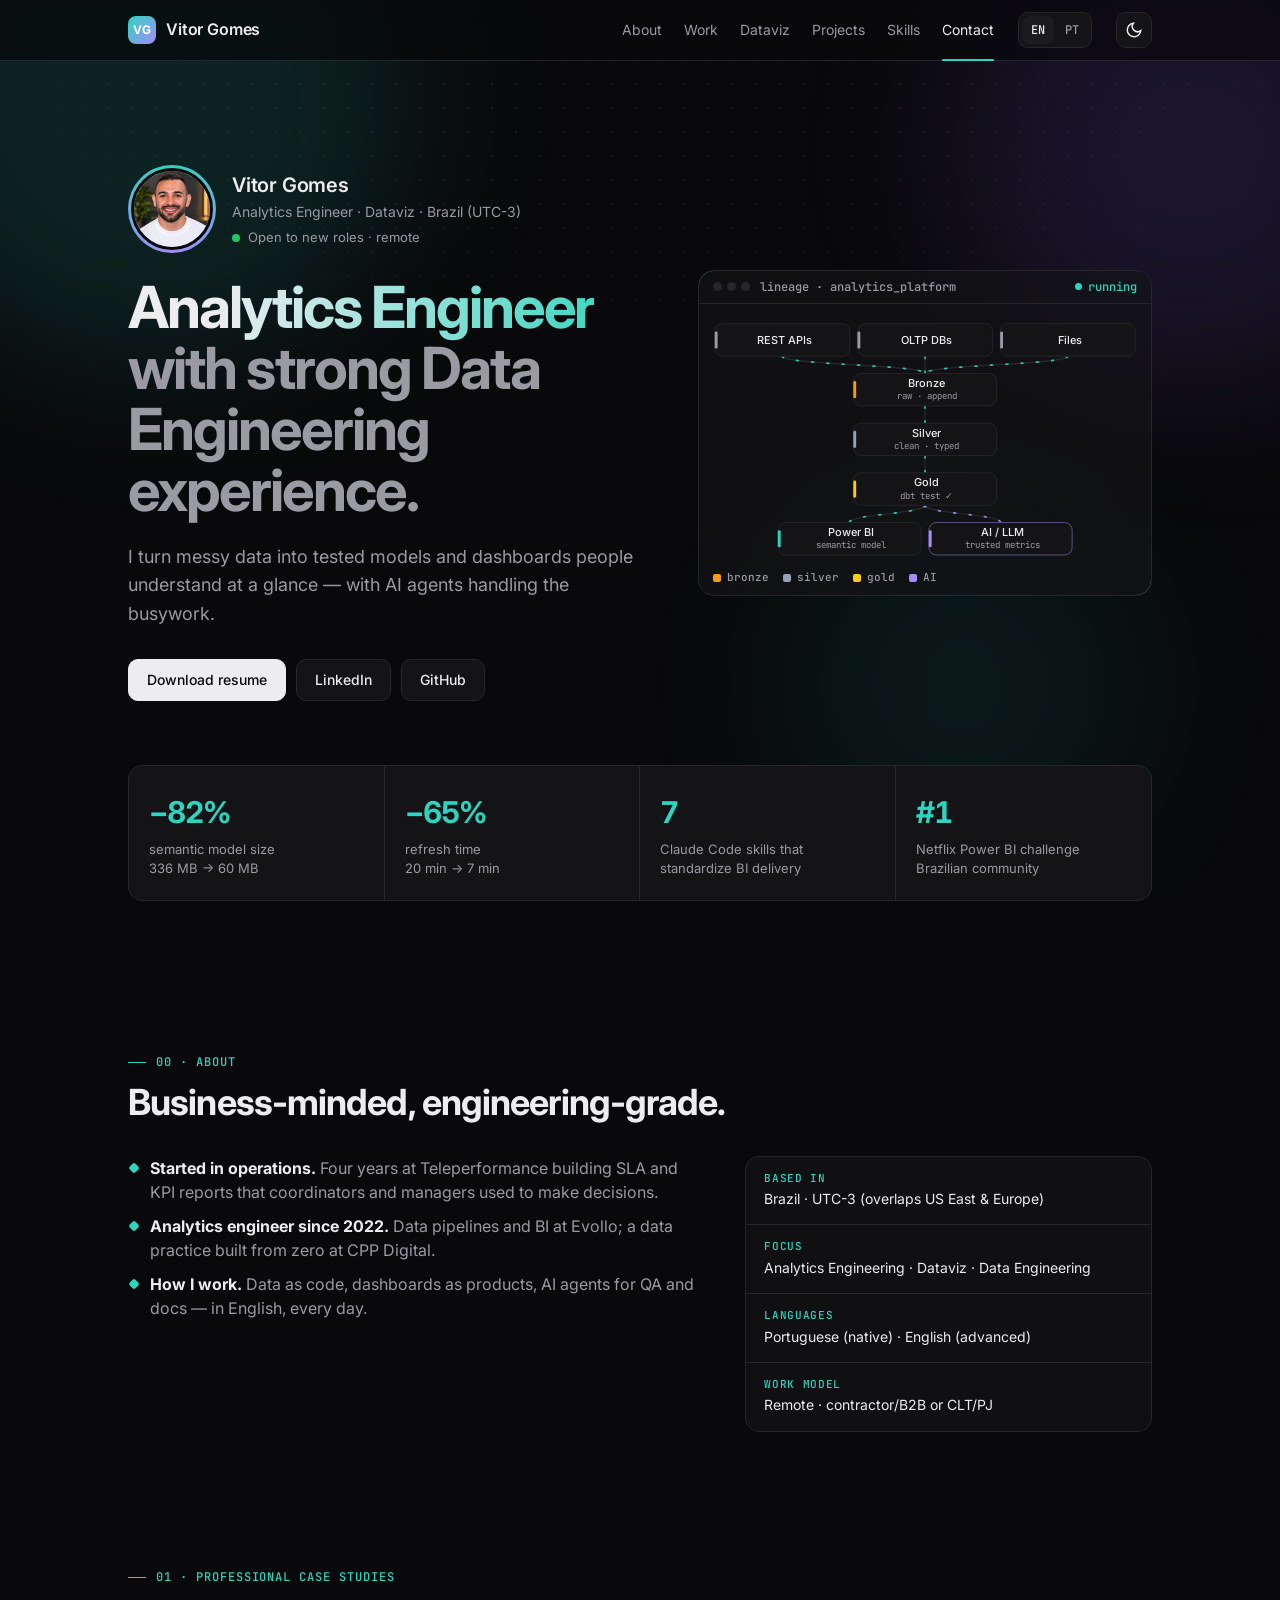
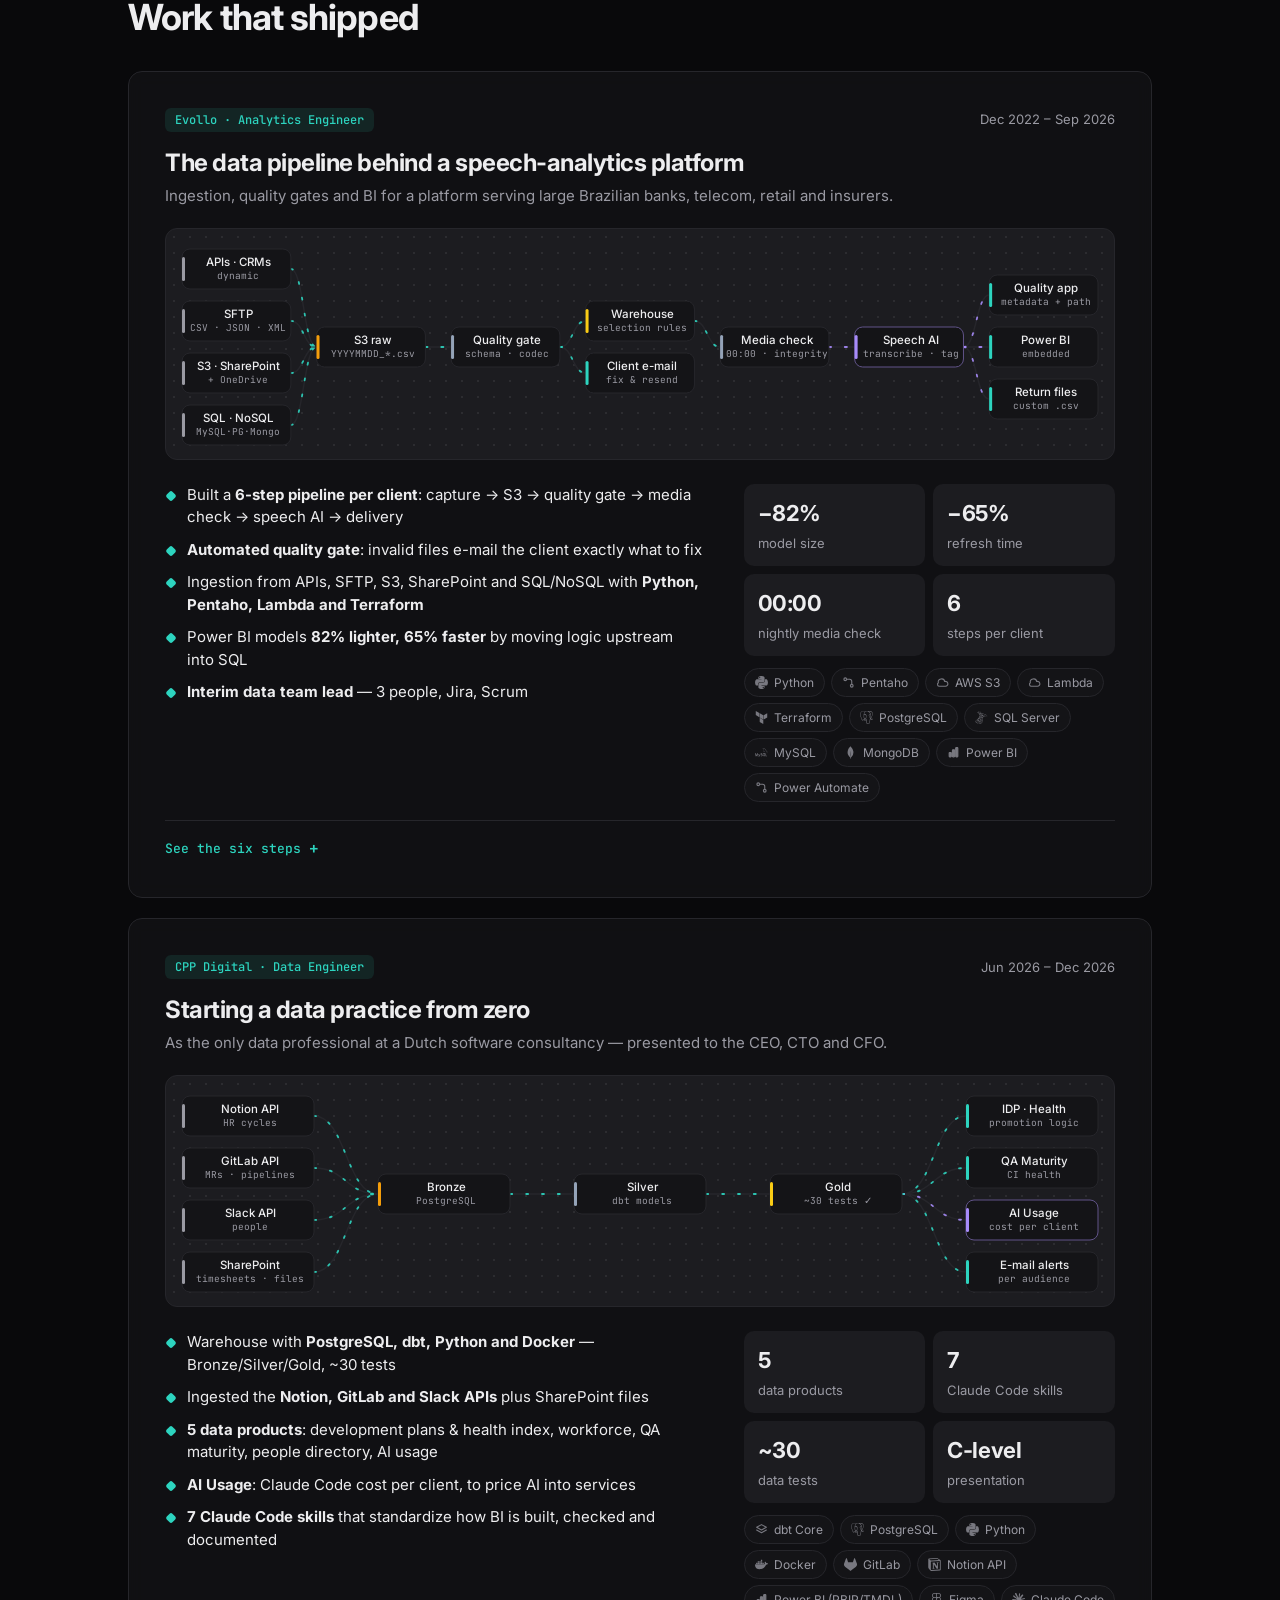
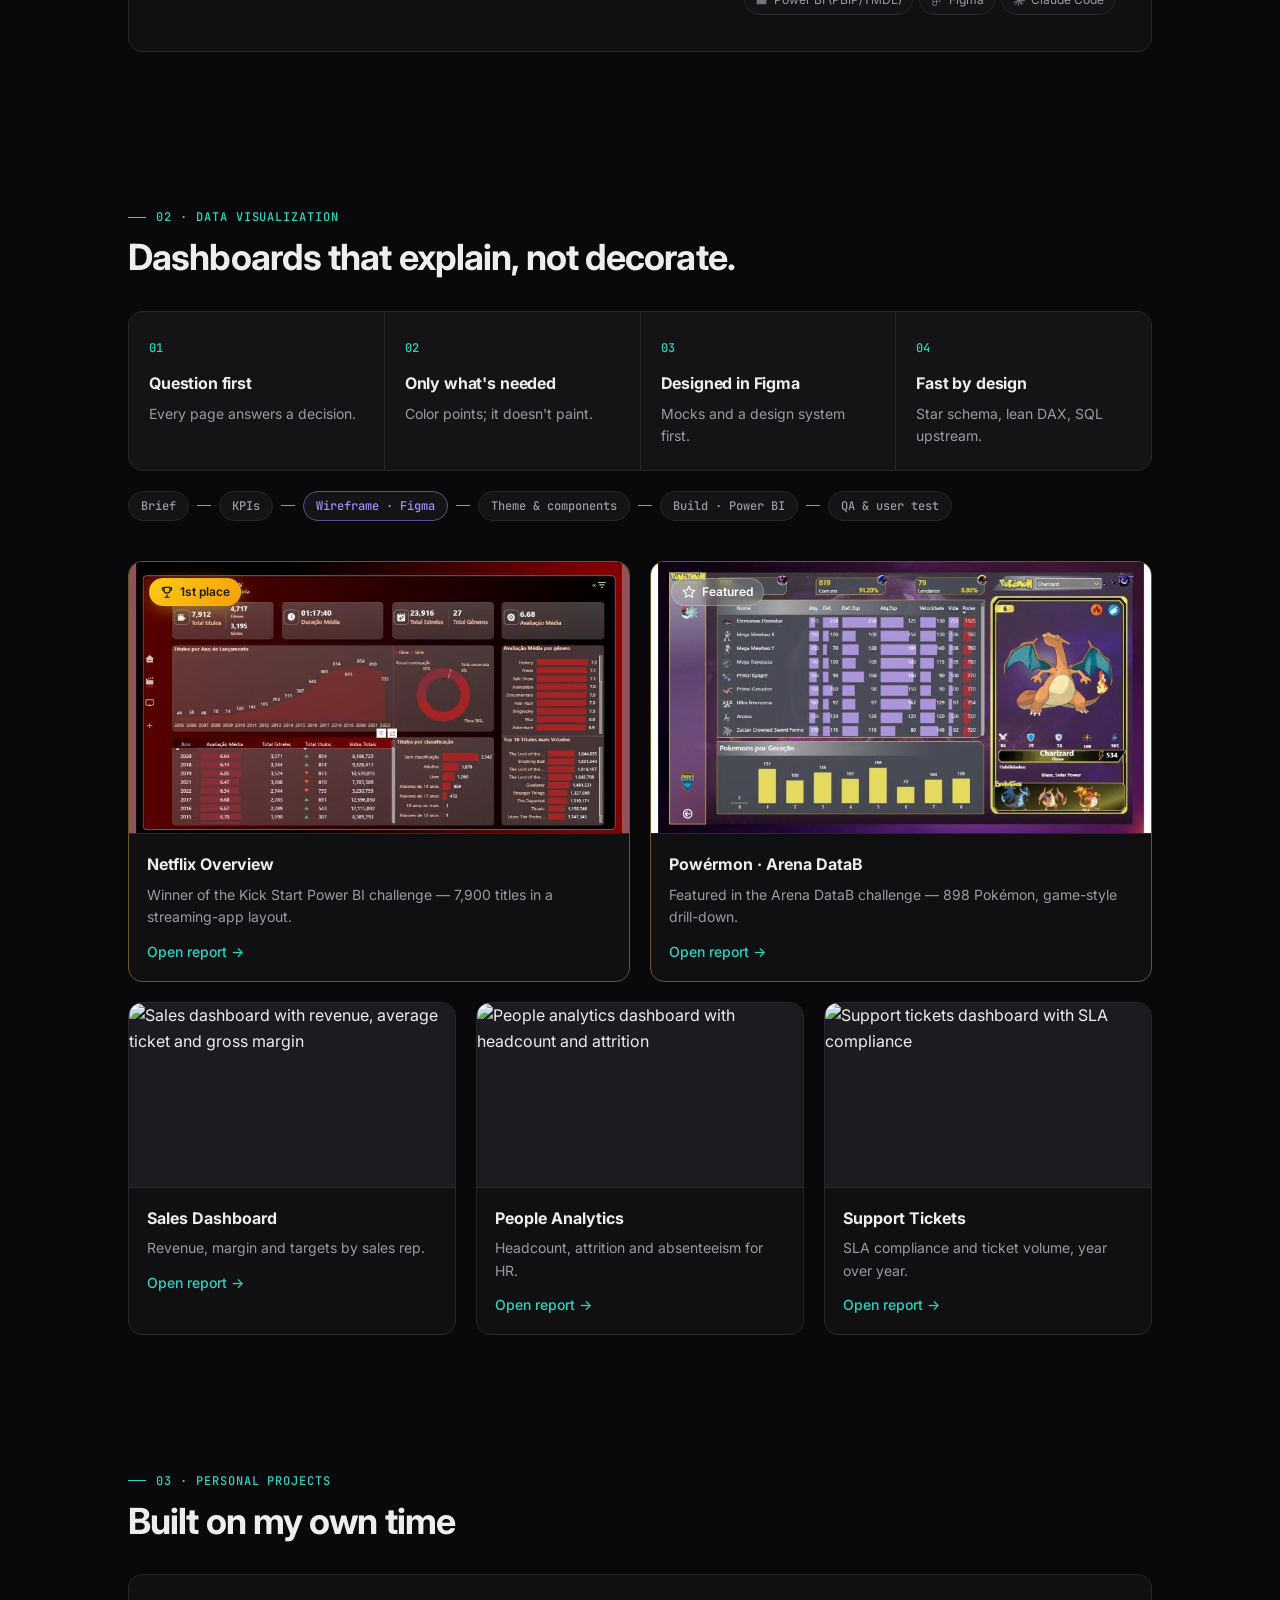
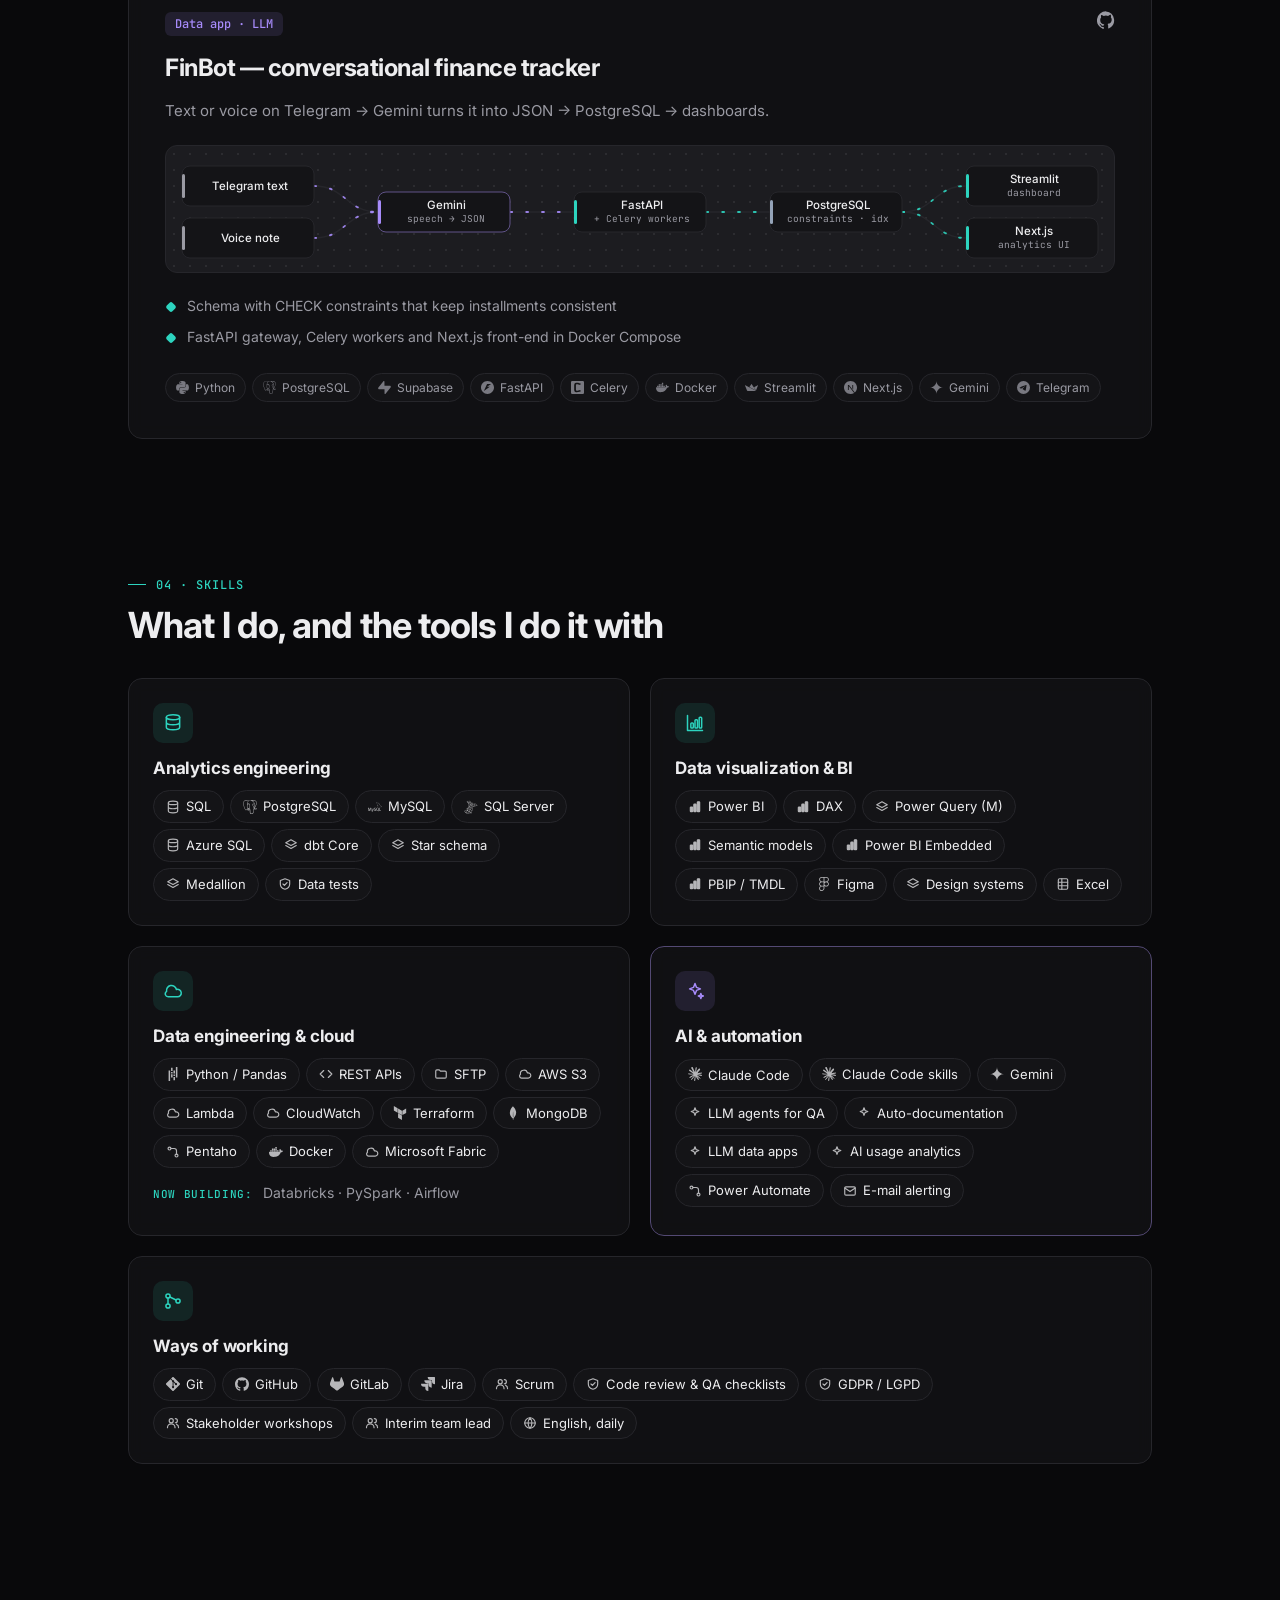
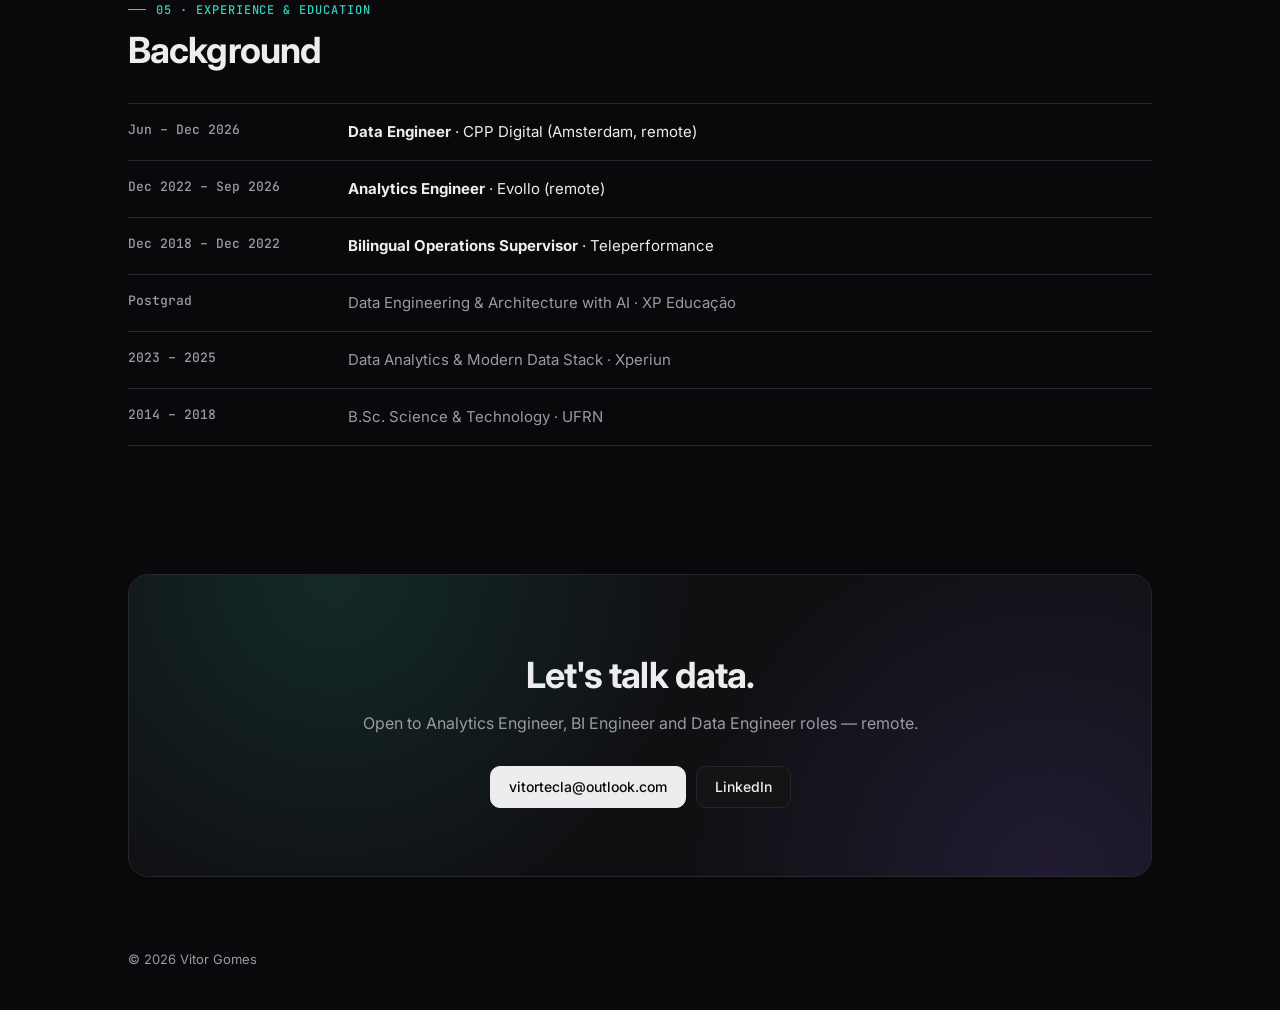
==== commit 2df06ff6: "Condense copy: bullets, 2x2 results, expandable detail; compact vertical lineage Co-Authored-By: Cla" ====
--- a/index.html
+++ b/index.html
@@ -16,7 +16,7 @@
   <link rel="preconnect" href="https://fonts.googleapis.com">
   <link rel="preconnect" href="https://fonts.gstatic.com" crossorigin>
   <link href="https://fonts.googleapis.com/css2?family=Inter:wght@400;500;600;700&family=JetBrains+Mono:wght@400;500&display=swap" rel="stylesheet">
-  <link rel="stylesheet" href="styles.css?v=4">
+  <link rel="stylesheet" href="styles.css?v=5">
   <script>
     document.documentElement.classList.add('js');
     try { const t = localStorage.getItem('theme'); if (t) document.documentElement.dataset.theme = t; } catch (e) {}
@@ -62,7 +62,7 @@
           </div>
         </div>
         <h1 class="reveal"><span class="grad">Analytics Engineer</span><br><span class="muted">with strong Data Engineering experience.</span></h1>
-        <p class="lead reveal">I take data from messy sources to tested models and dashboards that are understood at a glance — designed in Figma, built for decisions, nothing on the page that doesn't earn its place. LLM agents like Claude Code and Gemini automate the repetitive parts.</p>
+        <p class="lead reveal">I turn messy data into tested models and dashboards people understand at a glance — with AI agents handling the busywork.</p>
         <div class="cta reveal">
           <a class="btn btn-primary" href="assets/VitorGomes_Analytics_Engineer_v2.pdf" target="_blank" rel="noopener">Download resume</a>
           <a class="btn" href="https://www.linkedin.com/in/vitorgomesbusiness" target="_blank" rel="noopener">LinkedIn</a>
@@ -97,17 +97,16 @@
         <h2>Business-minded, engineering-grade.</h2>
       </div>
       <div class="about">
-        <div class="about-text reveal">
-          <p>I started in operations at Teleperformance, from bilingual agent to operations supervisor, building SLA and KPI reports and analyses that coordinators and managers used to make operational decisions. That's where I learned the part of data work that tools don't teach: what the person deciding actually needs to see.</p>
-          <p>Since 2022 I've worked as an analytics engineer. At Evollo I built ingestion and a data lake on AWS S3 that fed a conversation-analytics platform, and made its Power BI models 82% lighter. At CPP Digital, a Dutch software consultancy, I started the data practice from zero — warehouse, dbt models, standards and five data products — and presented it to the CEO, CTO and CFO.</p>
-          <p>I treat data as code (version control, tests, documentation) and dashboards as products (designed in Figma, decluttered, tested with users). AI agents do the heavy lifting on QA, scaffolding and docs. I work in English every day with teams in the Netherlands, Portugal and the Philippines.</p>
-        </div>
+        <ul class="about-list reveal">
+          <li><strong>Started in operations.</strong> Four years at Teleperformance building SLA and KPI reports that coordinators and managers used to make decisions.</li>
+          <li><strong>Analytics engineer since 2022.</strong> Data pipelines and BI at Evollo; a data practice built from zero at CPP Digital.</li>
+          <li><strong>How I work.</strong> Data as code, dashboards as products, AI agents for QA and docs — in English, every day.</li>
+        </ul>
         <dl class="facts reveal">
           <div><dt>Based in</dt><dd>Brazil · UTC-3 (overlaps US East &amp; Europe)</dd></div>
-          <div><dt>Focus</dt><dd>Analytics Engineering · Data visualization · Data Engineering</dd></div>
-          <div><dt>Languages</dt><dd>Portuguese (native) · English (advanced, daily use)</dd></div>
+          <div><dt>Focus</dt><dd>Analytics Engineering · Dataviz · Data Engineering</dd></div>
+          <div><dt>Languages</dt><dd>Portuguese (native) · English (advanced)</dd></div>
           <div><dt>Work model</dt><dd>Remote · contractor/B2B or CLT/PJ</dd></div>
-          <div><dt>Recognition</dt><dd>1st place, Netflix Power BI challenge · featured, Pokémon challenge</dd></div>
         </dl>
       </div>
     </section>
@@ -117,7 +116,6 @@
       <div class="section-head reveal">
         <p class="kicker">01 · Professional case studies</p>
         <h2>Work that shipped</h2>
-        <p class="section-sub">Client code and data are proprietary, so these are written as case studies: problem, approach, result.</p>
       </div>
 
       <article class="case spot reveal">
@@ -126,38 +124,39 @@
           <span class="date">Dec 2022 – Sep 2026</span>
         </div>
         <h3>The data pipeline behind a speech-analytics platform</h3>
+        <p class="case-sum">Ingestion, quality gates and BI for a platform serving large Brazilian banks, telecom, retail and insurers.</p>
         <div class="lineage-box"><div class="lineage" data-lineage="evollo"></div></div>
         <div class="case-grid">
-          <div>
-            <h4>Problem</h4>
-            <p>Large Brazilian banks, telecom, retail and insurance companies sent interaction metadata and call recordings in every format, often by hand. The speech-analytics platform needed that data validated and matched to the right recordings before transcription, on a daily deadline — and the Power BI models on top were heavy (336 MB, 20-minute refreshes).</p>
-            <h4>Approach: a six-step pipeline per client</h4>
-            <ol class="steps">
-              <li><strong>Capture</strong> — metadata and files from dynamic APIs and CRMs, SFTP, S3, SharePoint/OneDrive and SQL/NoSQL databases (<strong>MySQL, PostgreSQL, SQL Server, MongoDB</strong>): CSV, JSON, XML, archives and media, with <strong>Python and Pentaho</strong>.</li>
-              <li><strong>Standardize</strong> — raw files land in <strong>AWS S3</strong> and are normalized into dated tabular files (<code>YYYYMMDD_metadata.csv</code>).</li>
-              <li><strong>Quality gate</strong> — automatic checks on columns, data types, separators and encoding. Valid files load into the warehouse; invalid ones trigger an <strong>automatic e-mail to the client</strong> saying exactly what to fix and resend.</li>
-              <li><strong>Selection &amp; media check</strong> — client-specific business rules in the warehouse pick the interactions to analyze; clients upload the matching recordings within about a day, and a <strong>midnight job</strong> validates file name, size and integrity, alerting on failures.</li>
-              <li><strong>Speech analytics</strong> — validated media goes to transcription (speech → text) and <strong>AI tagging</strong> of terms and categories, then into the quality platform.</li>
-              <li><strong>Delivery</strong> — <strong>Power BI embedded</strong> in the platform, plus custom return files with transcripts and tags for each client's internal systems.</li>
-            </ol>
-            <h4>Under the hood</h4>
-            <ul>
-              <li>Table-driven orchestration with <strong>AWS Lambda and Terraform</strong>, CloudWatch logs, and <strong>Unity</strong>, a Python metadata &amp; quality engine with alerts — replacing manual client uploads.</li>
-              <li>On the BI side, moved heavy logic <strong>upstream into SQL</strong> (star schema, query folding, leaner DAX); business workflows automated with <strong>Power Automate</strong>.</li>
+          <ul class="impact">
+            <li>Built a <strong>6-step pipeline per client</strong>: capture → S3 → quality gate → media check → speech AI → delivery</li>
+            <li><strong>Automated quality gate</strong>: invalid files e-mail the client exactly what to fix</li>
+            <li>Ingestion from APIs, SFTP, S3, SharePoint and SQL/NoSQL with <strong>Python, Pentaho, Lambda and Terraform</strong></li>
+            <li>Power BI models <strong>82% lighter, 65% faster</strong> by moving logic upstream into SQL</li>
+            <li><strong>Interim data team lead</strong> — 3 people, Jira, Scrum</li>
+          </ul>
+          <div class="case-side">
+            <div class="results">
+              <div class="result"><span class="result-num">−82%</span><span>model size</span></div>
+              <div class="result"><span class="result-num">−65%</span><span>refresh time</span></div>
+              <div class="result"><span class="result-num">00:00</span><span>nightly media check</span></div>
+              <div class="result"><span class="result-num">6</span><span>steps per client</span></div>
+            </div>
+            <ul class="chips">
+              <li>Python</li><li>Pentaho</li><li>AWS S3</li><li>Lambda</li><li>Terraform</li><li>PostgreSQL</li><li>SQL Server</li><li>MySQL</li><li>MongoDB</li><li>Power BI</li><li>Power Automate</li>
             </ul>
           </div>
-          <div class="case-side">
-            <div class="result"><span class="result-num">6 steps</span><span>capture → quality gate → speech AI → delivery, per client</span></div>
-            <div class="result"><span class="result-num">00:00</span><span>nightly media validation with automatic client alerts</span></div>
-            <div class="result"><span class="result-num">−82%</span><span>model size (336 → 60 MB)</span></div>
-            <div class="result"><span class="result-num">−65%</span><span>refresh time (20 → 7 min)</span></div>
-            <div class="result"><span class="result-num">5 GB→348 MB</span><span>peak RAM per table</span></div>
-            <div class="result"><span class="result-num">Lead</span><span>interim data team lead (3 people, Jira, Scrum)</span></div>
-            <ul class="chips">
-              <li>Python</li><li>Pentaho</li><li>AWS S3</li><li>Lambda</li><li>CloudWatch</li><li>Terraform</li><li>MySQL</li><li>PostgreSQL</li><li>SQL Server</li><li>MongoDB</li><li>SFTP</li><li>SharePoint</li><li>Power BI</li><li>Power Automate</li><li>Microsoft Fabric</li><li>Jira</li>
-            </ul>
-          </div>
-        </div>
+        </div>
+        <details class="more">
+          <summary>See the six steps</summary>
+          <ol class="steps">
+            <li><strong>Capture</strong> — metadata and files (CSV, JSON, XML, archives, media) from APIs, CRMs, SFTP and databases.</li>
+            <li><strong>Standardize</strong> — raw files land in S3 as dated tables (<code>YYYYMMDD_metadata.csv</code>).</li>
+            <li><strong>Quality gate</strong> — columns, types, separators and encoding checked; valid → warehouse, invalid → client e-mail.</li>
+            <li><strong>Selection &amp; media check</strong> — client rules pick interactions; recordings validated at midnight (name, size, integrity).</li>
+            <li><strong>Speech analytics</strong> — transcription and AI tagging of terms and categories.</li>
+            <li><strong>Delivery</strong> — embedded Power BI plus custom return files per client.</li>
+          </ol>
+        </details>
       </article>
 
       <article class="case spot reveal">
@@ -166,29 +165,27 @@
           <span class="date">Jun 2026 – Dec 2026</span>
         </div>
         <h3>Starting a data practice from zero</h3>
+        <p class="case-sum">As the only data professional at a Dutch software consultancy — presented to the CEO, CTO and CFO.</p>
         <div class="lineage-box"><div class="lineage" data-lineage="cpp"></div></div>
         <div class="case-grid">
-          <div>
-            <h4>Problem</h4>
-            <p>As the company's only data professional, I found HR, QA and operations asking real questions — but the data lived in Notion, GitLab, Slack, SharePoint and timesheets, with no warehouse, no history and no standards.</p>
-            <h4>Approach</h4>
-            <ul>
-              <li>Built the warehouse: <strong>PostgreSQL + dbt Core + Python + Docker + GitLab</strong>, Bronze / Silver / Gold, <strong>~30 custom SQL tests</strong>.</li>
-              <li>Ingested the <strong>Notion API</strong> (HR evaluation cycles), the <strong>GitLab API</strong> (merge requests, merges, failed pipelines — metrics for the QA team), the <strong>Slack API</strong> and SharePoint files.</li>
-              <li>Shipped five data products: the <strong>Individual Development Plan</strong> with a People Health Index and promotion-eligibility logic, Workforce analytics, <strong>QA Maturity</strong>, a people directory and an <strong>AI Usage</strong> study.</li>
-              <li>AI Usage: who uses Claude Code, how much, and for which client — prorated by timesheet hours — so the company could see how much to charge to cover AI costs.</li>
-              <li>Wrote <strong>7 Claude Code skills</strong> (scaffold, KPI advisor, pipeline, theme, design, QA, documentation) so anyone gets the same structure and checks; BI standards, PBIP/TMDL in Git, GDPR/LGPD rules (aggregates only, small groups suppressed).</li>
+          <ul class="impact">
+            <li>Warehouse with <strong>PostgreSQL, dbt, Python and Docker</strong> — Bronze/Silver/Gold, ~30 tests</li>
+            <li>Ingested the <strong>Notion, GitLab and Slack APIs</strong> plus SharePoint files</li>
+            <li><strong>5 data products</strong>: development plans &amp; health index, workforce, QA maturity, people directory, AI usage</li>
+            <li><strong>AI Usage</strong>: Claude Code cost per client, to price AI into services</li>
+            <li><strong>7 Claude Code skills</strong> that standardize how BI is built, checked and documented</li>
+          </ul>
+          <div class="case-side">
+            <div class="results">
+              <div class="result"><span class="result-num">5</span><span>data products</span></div>
+              <div class="result"><span class="result-num">7</span><span>Claude Code skills</span></div>
+              <div class="result"><span class="result-num">~30</span><span>data tests</span></div>
+              <div class="result"><span class="result-num">C-level</span><span>presentation</span></div>
+            </div>
+            <ul class="chips">
+              <li>dbt Core</li><li>PostgreSQL</li><li>Python</li><li>Docker</li><li>GitLab</li><li>Notion API</li><li>Power BI (PBIP/TMDL)</li><li>Figma</li><li>Claude Code</li>
             </ul>
           </div>
-          <div class="case-side">
-            <div class="result"><span class="result-num">C-level</span><span>presented to CEO, CTO and CFO</span></div>
-            <div class="result"><span class="result-num">5</span><span>data products, from zero</span></div>
-            <div class="result"><span class="result-num">7</span><span>Claude Code skills for BI delivery</span></div>
-            <div class="result"><span class="result-num">~30</span><span>custom data tests</span></div>
-            <ul class="chips">
-              <li>dbt Core</li><li>PostgreSQL</li><li>Python</li><li>Docker</li><li>GitLab</li><li>Notion API</li><li>Slack API</li><li>SharePoint</li><li>Power BI (PBIP/TMDL)</li><li>Figma</li><li>Claude Code</li><li>Gemini</li>
-            </ul>
-          </div>
         </div>
       </article>
     </section>
@@ -198,14 +195,13 @@
       <div class="section-head reveal">
         <p class="kicker">02 · Data visualization</p>
         <h2>Dashboards that explain, not decorate.</h2>
-        <p class="section-sub">A beautiful dashboard nobody understands is a failed one. I design reports like products: start from the decision, keep only what helps it, and design in Figma before a single visual goes into Power BI.</p>
       </div>
 
       <div class="principles">
-        <div class="principle reveal"><span class="p-num">01</span><h3>Question first</h3><p>Every page answers a decision. KPIs, targets and baselines are agreed with the stakeholder before design starts.</p></div>
-        <div class="principle reveal"><span class="p-num">02</span><h3>Only what's needed</h3><p>Remove what doesn't carry meaning: borders, legends, decimals, extra colors. Color is used to point, not to paint.</p></div>
-        <div class="principle reveal"><span class="p-num">03</span><h3>Designed in Figma</h3><p>Wireframes and mocks first, then backgrounds, themes and a component library — light and dark — built on a design system.</p></div>
-        <div class="principle reveal"><span class="p-num">04</span><h3>Fast by design</h3><p>Star schema, lean DAX and logic upstream in SQL, so the report answers in seconds, not minutes.</p></div>
+        <div class="principle reveal"><span class="p-num">01</span><h3>Question first</h3><p>Every page answers a decision.</p></div>
+        <div class="principle reveal"><span class="p-num">02</span><h3>Only what's needed</h3><p>Color points; it doesn't paint.</p></div>
+        <div class="principle reveal"><span class="p-num">03</span><h3>Designed in Figma</h3><p>Mocks and a design system first.</p></div>
+        <div class="principle reveal"><span class="p-num">04</span><h3>Fast by design</h3><p>Star schema, lean DAX, SQL upstream.</p></div>
       </div>
 
       <ol class="process reveal" aria-label="Design process">
@@ -223,7 +219,7 @@
           </span>
           <span class="shot-body">
             <strong>Netflix Overview</strong>
-            <span>Winner of the Kick Start Power BI challenge in the Brazilian data community. 7,900 titles explored by release year, genre rating and audience votes, in a streaming-app layout.</span>
+            <span>Winner of the Kick Start Power BI challenge — 7,900 titles in a streaming-app layout.</span>
             <span class="open">Open report →</span>
           </span>
         </button>
@@ -237,7 +233,7 @@
           </span>
           <span class="shot-body">
             <strong>Powérmon · Arena DataB</strong>
-            <span>Featured highlight of the Arena DataB challenge. 898 Pokémon with a game-style card that drills from the full roster into one character's stats and evolutions.</span>
+            <span>Featured in the Arena DataB challenge — 898 Pokémon, game-style drill-down.</span>
             <span class="open">Open report →</span>
           </span>
         </button>
@@ -248,7 +244,7 @@
           <span class="shot-img"><img src="https://db.xperiun.com/storage/v1/object/public/portfolio/bubble/f1742167600778x26133342336862685-pag1.webp" alt="Sales dashboard with revenue, average ticket and gross margin" loading="lazy"></span>
           <span class="shot-body">
             <strong>Sales Dashboard</strong>
-            <span>Revenue, average ticket and gross margin vs. same period last year; target attainment by sales rep.</span>
+            <span>Revenue, margin and targets by sales rep.</span>
             <span class="open">Open report →</span>
           </span>
         </button>
@@ -256,7 +252,7 @@
           <span class="shot-img"><img src="https://db.xperiun.com/storage/v1/object/public/portfolio/bubble/f1742167877831x24809626382164330-pag1.webp" alt="People analytics dashboard with headcount and attrition" loading="lazy"></span>
           <span class="shot-body">
             <strong>People Analytics</strong>
-            <span>Hiring, attrition, headcount, absenteeism, payroll and overtime trends for HR.</span>
+            <span>Headcount, attrition and absenteeism for HR.</span>
             <span class="open">Open report →</span>
           </span>
         </button>
@@ -264,7 +260,7 @@
           <span class="shot-img"><img src="https://db.xperiun.com/storage/v1/object/public/portfolio/bubble/f1742168258469x90864378135395030-pag1.webp" alt="Support tickets dashboard with SLA compliance" loading="lazy"></span>
           <span class="shot-body">
             <strong>Support Tickets</strong>
-            <span>Open vs. closed tickets, SLA compliance and year-over-year volume to track team performance.</span>
+            <span>SLA compliance and ticket volume, year over year.</span>
             <span class="open">Open report →</span>
           </span>
         </button>
@@ -287,14 +283,12 @@
             </a>
           </div>
           <h3>FinBot — conversational finance tracker</h3>
+          <p class="case-sum">Text or voice on Telegram → Gemini turns it into JSON → PostgreSQL → dashboards.</p>
           <div class="lineage-box"><div class="lineage" data-lineage="finbot"></div></div>
-          <div class="card-grid">
-            <p>Send a text or voice message on Telegram; Gemini turns it into a structured transaction (JSON), Python writes it to PostgreSQL, and a dashboard shows cash flow, installments, debts and category budgets.</p>
-            <ul class="points">
-              <li>Relational schema with CHECK constraints for installment consistency and indexes for time-based queries</li>
-              <li>v2: FastAPI gateway, Celery workers and a Next.js analytics front-end, all in Docker Compose</li>
-            </ul>
-          </div>
+          <ul class="impact">
+            <li>Schema with CHECK constraints that keep installments consistent</li>
+            <li>FastAPI gateway, Celery workers and Next.js front-end in Docker Compose</li>
+          </ul>
           <ul class="chips">
             <li>Python</li><li>PostgreSQL</li><li>Supabase</li><li>FastAPI</li><li>Celery</li><li>Docker</li><li>Streamlit</li><li>Next.js</li><li>Gemini</li><li>Telegram</li>
           </ul>
@@ -304,7 +298,7 @@
       </div>
     </section>
 
-    <!-- SKILLS: by what I do, not by level -->
+    <!-- SKILLS -->
     <section id="skills" class="section container">
       <div class="section-head reveal">
         <p class="kicker">04 · Skills</p>
@@ -314,32 +308,27 @@
         <div class="domain spot reveal">
           <span class="d-icon"><svg viewBox="0 0 24 24" fill="none" stroke="currentColor" stroke-width="1.8" stroke-linecap="round" stroke-linejoin="round"><ellipse cx="12" cy="5" rx="8" ry="3"/><path d="M4 5v6c0 1.7 3.6 3 8 3s8-1.3 8-3V5M4 11v6c0 1.7 3.6 3 8 3s8-1.3 8-3v-6"/></svg></span>
           <h3>Analytics engineering</h3>
-          <p>Modeling raw data into tested, documented layers the business can rely on.</p>
           <ul class="chips"><li>SQL</li><li>PostgreSQL</li><li>MySQL</li><li>SQL Server</li><li>Azure SQL</li><li>dbt Core</li><li>Star schema</li><li>Medallion</li><li>Data tests</li></ul>
         </div>
         <div class="domain spot reveal">
           <span class="d-icon"><svg viewBox="0 0 24 24" fill="none" stroke="currentColor" stroke-width="1.8" stroke-linecap="round" stroke-linejoin="round"><path d="M3 3v18h18"/><rect x="7" y="12" width="3" height="6" rx="1"/><rect x="12" y="8" width="3" height="10" rx="1"/><rect x="17" y="5" width="3" height="13" rx="1"/></svg></span>
           <h3>Data visualization &amp; BI</h3>
-          <p>Dashboards designed to be understood at a glance — and models fast enough to keep up.</p>
           <ul class="chips"><li>Power BI</li><li>DAX</li><li>Power Query (M)</li><li>Semantic models</li><li>Power BI Embedded</li><li>PBIP / TMDL</li><li>Figma</li><li>Design systems</li><li>Excel</li></ul>
         </div>
         <div class="domain spot reveal">
           <span class="d-icon"><svg viewBox="0 0 24 24" fill="none" stroke="currentColor" stroke-width="1.8" stroke-linecap="round" stroke-linejoin="round"><path d="M17.5 19a4.5 4.5 0 1 0-1.4-8.8A6 6 0 0 0 4.3 12.6 3.5 3.5 0 0 0 6.5 19h11z"/></svg></span>
           <h3>Data engineering &amp; cloud</h3>
-          <p>Pipelines that ingest APIs, databases and files — structured or not — reliably.</p>
           <ul class="chips"><li>Python / Pandas</li><li>REST APIs</li><li>SFTP</li><li>AWS S3</li><li>Lambda</li><li>CloudWatch</li><li>Terraform</li><li>MongoDB</li><li>Pentaho</li><li>Docker</li><li>Microsoft Fabric</li></ul>
           <p class="next"><span>Now building:</span> Databricks · PySpark · Airflow</p>
         </div>
         <div class="domain domain-ai spot reveal">
           <span class="d-icon"><svg viewBox="0 0 24 24" fill="none" stroke="currentColor" stroke-width="1.8" stroke-linecap="round" stroke-linejoin="round"><path d="M12 3l1.8 4.7L18.5 9.5l-4.7 1.8L12 16l-1.8-4.7L5.5 9.5l4.7-1.8z"/><path d="M19 15l.8 2.2L22 18l-2.2.8L19 21l-.8-2.2L16 18l2.2-.8z"/></svg></span>
           <h3>AI &amp; automation</h3>
-          <p>LLM agents and automation that remove repetitive work from data teams.</p>
           <ul class="chips"><li>Claude Code</li><li>Claude Code skills</li><li>Gemini</li><li>LLM agents for QA</li><li>Auto-documentation</li><li>LLM data apps</li><li>AI usage analytics</li><li>Power Automate</li><li>E-mail alerting</li></ul>
         </div>
         <div class="domain domain-wide spot reveal">
           <span class="d-icon"><svg viewBox="0 0 24 24" fill="none" stroke="currentColor" stroke-width="1.8" stroke-linecap="round" stroke-linejoin="round"><circle cx="6" cy="6" r="2.5"/><circle cx="6" cy="18" r="2.5"/><circle cx="18" cy="12" r="2.5"/><path d="M6 8.5v7M8.3 7.2l7.4 3.6"/></svg></span>
           <h3>Ways of working</h3>
-          <p>Data as code, close to the business.</p>
           <ul class="chips"><li>Git</li><li>GitHub</li><li>GitLab</li><li>Jira</li><li>Scrum</li><li>Code review &amp; QA checklists</li><li>GDPR / LGPD</li><li>Stakeholder workshops</li><li>Interim team lead</li><li>English, daily</li></ul>
         </div>
       </div>
@@ -352,9 +341,9 @@
         <h2>Background</h2>
       </div>
       <div class="timeline reveal">
-        <div class="tl-item"><span class="tl-date">Jun – Dec 2026</span><div><strong>Data Engineer</strong> · CPP Digital (Amsterdam, remote) — started the data practice</div></div>
-        <div class="tl-item"><span class="tl-date">Dec 2022 – Sep 2026</span><div><strong>Analytics Engineer</strong> · Evollo (remote) — interim data team lead</div></div>
-        <div class="tl-item"><span class="tl-date">Dec 2018 – Dec 2022</span><div><strong>Bilingual Operations Supervisor</strong> · Teleperformance — SLA &amp; KPI reporting for coordinators and managers</div></div>
+        <div class="tl-item"><span class="tl-date">Jun – Dec 2026</span><div><strong>Data Engineer</strong> · CPP Digital (Amsterdam, remote)</div></div>
+        <div class="tl-item"><span class="tl-date">Dec 2022 – Sep 2026</span><div><strong>Analytics Engineer</strong> · Evollo (remote)</div></div>
+        <div class="tl-item"><span class="tl-date">Dec 2018 – Dec 2022</span><div><strong>Bilingual Operations Supervisor</strong> · Teleperformance</div></div>
         <div class="tl-item edu"><span class="tl-date">Postgrad</span><div>Data Engineering &amp; Architecture with AI · XP Educação</div></div>
         <div class="tl-item edu"><span class="tl-date">2023 – 2025</span><div>Data Analytics &amp; Modern Data Stack · Xperiun</div></div>
         <div class="tl-item edu"><span class="tl-date">2014 – 2018</span><div>B.Sc. Science &amp; Technology · UFRN</div></div>
@@ -365,7 +354,7 @@
     <section id="contact" class="section container">
       <div class="contact reveal">
         <h2>Let's talk data.</h2>
-        <p>Open to Analytics Engineer, BI Engineer and Data Engineer roles — remote, contractor/B2B or CLT/PJ.</p>
+        <p>Open to Analytics Engineer, BI Engineer and Data Engineer roles — remote.</p>
         <div class="cta">
           <a class="btn btn-primary" href="mailto:vitortecla@outlook.com">vitortecla@outlook.com</a>
           <a class="btn" href="https://www.linkedin.com/in/vitorgomesbusiness" target="_blank" rel="noopener">LinkedIn</a>
@@ -389,6 +378,6 @@
     <iframe id="reportFrame" title="Power BI report" allowfullscreen></iframe>
   </dialog>
 
-  <script src="script.js?v=4"></script>
+  <script src="script.js?v=5"></script>
 </body>
 </html>
--- a/styles.css
+++ b/styles.css
@@ -209,6 +209,30 @@
 .case p, .case li { font-size: 15px; }
 .case ul:not(.chips) { padding-left: 18px; display: grid; gap: 6px; }
 .case-side { display: flex; flex-direction: column; gap: 12px; }
+/* CONDENSED CONTENT: one-line summary, impact bullets, 2x2 results, expandable detail */
+.case-sum { margin-top: 6px; color: var(--muted); font-size: 15px; max-width: 760px; }
+.case ul.impact, .card ul.impact, .about-list { list-style: none; padding: 0; display: grid; gap: 10px; align-content: start; }
+ul.impact li, .about-list li { position: relative; padding-left: 22px; font-size: 15px; line-height: 1.5; }
+ul.impact li::before, .about-list li::before {
+  content: ""; position: absolute; left: 2px; top: .55em; width: 8px; height: 8px; border-radius: 2px;
+  background: var(--accent); transform: rotate(45deg);
+}
+.card ul.impact { margin: 4px 0 10px; }
+.card ul.impact li { color: var(--muted); font-size: 14px; }
+.about-list li { color: var(--muted); font-size: 16px; }
+.about-list li strong { color: var(--text); }
+.results { display: grid; grid-template-columns: 1fr 1fr; gap: 8px; }
+.results .result { flex-direction: column; align-items: flex-start; gap: 2px; padding: 12px 14px; font-size: 13px; }
+.results .result-num { min-width: 0; font-size: 22px; }
+details.more { margin-top: 18px; border-top: 1px solid var(--border); padding-top: 14px; }
+details.more summary {
+  display: inline-flex; align-items: center; gap: 8px; cursor: pointer; list-style: none;
+  font: 500 13px/1 "JetBrains Mono", monospace; color: var(--accent);
+}
+details.more summary::-webkit-details-marker { display: none; }
+details.more summary::after { content: "+"; font-size: 16px; transition: transform .2s; }
+details.more[open] summary::after { transform: rotate(45deg); }
+details.more .steps { margin-top: 14px; }
 .case ol.steps { list-style: none; padding: 0; counter-reset: step; display: grid; gap: 10px; }
 .case ol.steps li { counter-increment: step; position: relative; padding-left: 36px; }
 .case ol.steps li::before {
